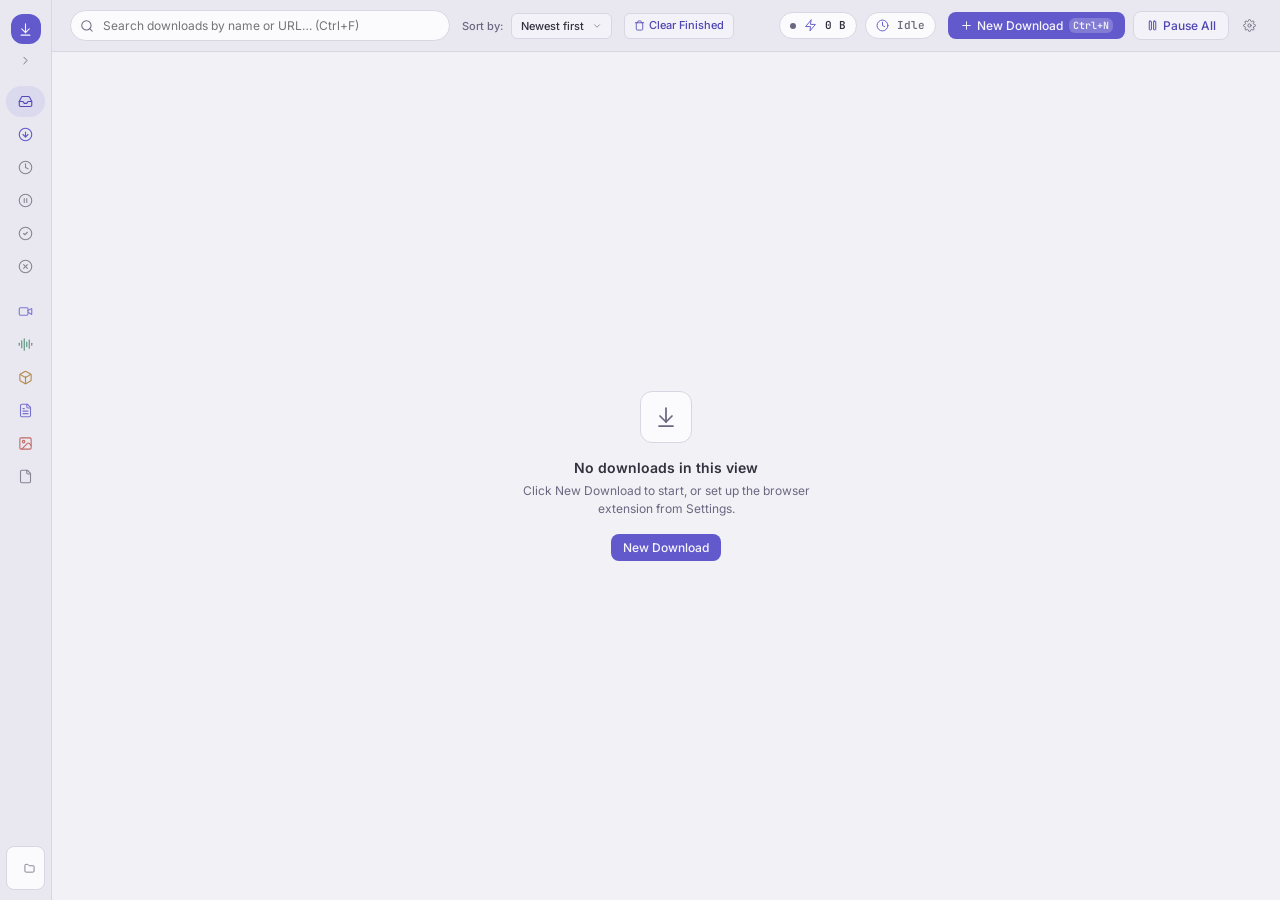
==== ui/index.html @ 0dd6a1e4 "refactor:"Haul DM" across all files - Updated comments, variable names, and strings in JavaScript fi" ====
<!DOCTYPE html>
<html lang="en">
<head>
    <meta charset="UTF-8">
    <meta name="viewport" content="width=device-width, initial-scale=1.0">
    <title>Haul DM</title>
    <link rel="stylesheet" href="styles.css">
    <script>
        (function() {
            try {
                const saved = localStorage.getItem("ldm_theme") || "system";
                let effective = saved;
                if (saved === "system") {
                    effective = window.matchMedia && window.matchMedia("(prefers-color-scheme: dark)").matches ? "dark" : "light";
                }
                document.documentElement.setAttribute("data-theme", effective);
            } catch (e) {}
        })();
    </script>
</head>
<body>
    <div class="app-layout">
        <!-- Main Body: Sidebar + Download List Area -->
        <div class="app-body">
            <!-- Sidebar Navigation -->
            <aside class="sidebar" id="app-sidebar" aria-label="Downloads navigation">
                <div class="sidebar-header">
                    <div class="sidebar-brand">
                        <div class="brand-icon">
                            <svg viewBox="0 0 24 24" fill="none" stroke="currentColor" stroke-width="2" stroke-linecap="round" stroke-linejoin="round">
                                <path d="M12 17V3"></path>
                                <path d="m6 11 6 6 6-6"></path>
                                <path d="M19 21H5"></path>
                            </svg>
                        </div>
                        <div class="brand-info">
                            <div class="brand-title">Haul DM</div>
                            <div class="brand-subtitle">High Performance Downloader</div>
                        </div>
                    </div>
                    <button id="sidebar-collapse-btn" class="sidebar-toggle" title="Collapse sidebar" aria-label="Collapse sidebar" aria-expanded="true">
                        <svg viewBox="0 0 24 24" fill="none" stroke="currentColor" stroke-width="2" stroke-linecap="round" stroke-linejoin="round">
                            <polyline points="15 18 9 12 15 6"></polyline>
                        </svg>
                    </button>
                </div>
                <div class="sidebar-section">
                    <div class="sidebar-section-title">Status</div>
                    <nav class="sidebar-nav">
                        <button class="nav-item active" data-filter="all" title="All Downloads">
                            <svg class="nav-icon" viewBox="0 0 24 24" fill="none" stroke="currentColor" stroke-width="2" stroke-linecap="round" stroke-linejoin="round">
                                <polyline points="22 12 16 12 14 15 10 15 8 12 2 12"></polyline>
                                <path d="M5.45 5.11 2 12v6a2 2 0 0 0 2 2h16a2 2 0 0 0 2-2v-6l-3.45-6.89A2 2 0 0 0 16.8 4H7.2a2 2 0 0 0-1.78 1.11z"></path>
                            </svg>
                            <span class="nav-label">All Downloads</span>
                            <span class="badge" id="count-all">0</span>
                        </button>
                        <button class="nav-item" data-filter="in_progress" title="Downloading">
                            <svg class="nav-icon nav-icon-downloading" viewBox="0 0 24 24" fill="none" stroke="currentColor" stroke-width="2" stroke-linecap="round" stroke-linejoin="round">
                                <circle cx="12" cy="12" r="10"></circle>
                                <path d="M12 8v8"></path>
                                <path d="m8 12 4 4 4-4"></path>
                            </svg>
                            <span class="nav-label">Downloading</span>
                            <span class="badge badge-active" id="count-in_progress">0</span>
                        </button>
                        <button class="nav-item" data-filter="queued" title="Queued">
                            <svg class="nav-icon" viewBox="0 0 24 24" fill="none" stroke="currentColor" stroke-width="2" stroke-linecap="round" stroke-linejoin="round">
                                <circle cx="12" cy="12" r="10"></circle>
                                <polyline points="12 6 12 12 16 14"></polyline>
                            </svg>
                            <span class="nav-label">Queued</span>
                            <span class="badge" id="count-queued">0</span>
                        </button>
                        <button class="nav-item" data-filter="paused" title="Paused">
                            <svg class="nav-icon" viewBox="0 0 24 24" fill="none" stroke="currentColor" stroke-width="2" stroke-linecap="round" stroke-linejoin="round">
                                <circle cx="12" cy="12" r="10"></circle>
                                <line x1="10" y1="15" x2="10" y2="9"></line>
                                <line x1="14" y1="15" x2="14" y2="9"></line>
                            </svg>
                            <span class="nav-label">Paused</span>
                            <span class="badge" id="count-paused">0</span>
                        </button>
                        <button class="nav-item" data-filter="completed" title="Completed">
                            <svg class="nav-icon" viewBox="0 0 24 24" fill="none" stroke="currentColor" stroke-width="2" stroke-linecap="round" stroke-linejoin="round">
                                <circle cx="12" cy="12" r="10"></circle>
                                <path d="m9 12 2 2 4-4"></path>
                            </svg>
                            <span class="nav-label">Completed</span>
                            <span class="badge badge-success" id="count-completed">0</span>
                        </button>
                        <button class="nav-item" data-filter="failed" title="Failed">
                            <svg class="nav-icon" viewBox="0 0 24 24" fill="none" stroke="currentColor" stroke-width="2" stroke-linecap="round" stroke-linejoin="round">
                                <circle cx="12" cy="12" r="10"></circle>
                                <path d="m15 9-6 6"></path>
                                <path d="m9 9 6 6"></path>
                            </svg>
                            <span class="nav-label">Failed</span>
                            <span class="badge badge-danger" id="count-failed">0</span>
                        </button>
                    </nav>
                </div>

                <div class="sidebar-section">
                    <div class="sidebar-section-title">Categories</div>
                    <nav class="sidebar-nav">
                        <button class="nav-item" data-category="video" title="Videos">
                            <svg class="nav-icon cat-video" viewBox="0 0 24 24" fill="none" stroke="currentColor" stroke-width="2" stroke-linecap="round" stroke-linejoin="round">
                                <path d="m16 13 5.223 3.482a.5.5 0 0 0 .777-.416V7.87a.5.5 0 0 0-.752-.432L16 10.5"></path>
                                <rect x="2" y="6" width="14" height="12" rx="2" ry="2"></rect>
                            </svg>
                            <span class="nav-label">Videos</span>
                            <span class="badge" id="cat-video">0</span>
                        </button>
                        <button class="nav-item" data-category="audio" title="Music & Audio">
                            <svg class="nav-icon cat-audio" viewBox="0 0 24 24" fill="none" stroke="currentColor" stroke-width="2" stroke-linecap="round" stroke-linejoin="round">
                                <path d="M2 10v3"></path>
                                <path d="M6 6v11"></path>
                                <path d="M10 3v18"></path>
                                <path d="M14 8v7"></path>
                                <path d="M18 5v13"></path>
                                <path d="M22 10v3"></path>
                            </svg>
                            <span class="nav-label">Music & Audio</span>
                            <span class="badge" id="cat-audio">0</span>
                        </button>
                        <button class="nav-item" data-category="archive" title="Archives & Apps">
                            <svg class="nav-icon cat-archive" viewBox="0 0 24 24" fill="none" stroke="currentColor" stroke-width="2" stroke-linecap="round" stroke-linejoin="round">
                                <path d="M21 16V8a2 2 0 0 0-1-1.73l-7-4a2 2 0 0 0-2 0l-7 4A2 2 0 0 0 3 8v8a2 2 0 0 0 1 1.73l7 4a2 2 0 0 0 2 0l7-4A2 2 0 0 0 21 16z"></path>
                                <polyline points="3.27 6.96 12 12.01 20.73 6.96"></polyline>
                                <line x1="12" y1="22.08" x2="12" y2="11"></line>
                            </svg>
                            <span class="nav-label">Archives & Apps</span>
                            <span class="badge" id="cat-archive">0</span>
                        </button>
                        <button class="nav-item" data-category="document" title="Documents">
                            <svg class="nav-icon cat-document" viewBox="0 0 24 24" fill="none" stroke="currentColor" stroke-width="2" stroke-linecap="round" stroke-linejoin="round">
                                <path d="M15 2H6a2 2 0 0 0-2 2v16a2 2 0 0 0 2 2h12a2 2 0 0 0 2-2V7Z"></path>
                                <path d="M14 2v4a2 2 0 0 0 2 2h4"></path>
                                <path d="M10 9H8"></path>
                                <path d="M16 13H8"></path>
                                <path d="M16 17H8"></path>
                            </svg>
                            <span class="nav-label">Documents</span>
                            <span class="badge" id="cat-document">0</span>
                        </button>
                        <button class="nav-item" data-category="image" title="Images">
                            <svg class="nav-icon cat-image" viewBox="0 0 24 24" fill="none" stroke="currentColor" stroke-width="2" stroke-linecap="round" stroke-linejoin="round">
                                <rect width="18" height="18" x="3" y="3" rx="2" ry="2"></rect>
                                <circle cx="9" cy="9" r="2"></circle>
                                <path d="m21 15-3.086-3.086a2 2 0 0 0-2.828 0L6 21"></path>
                            </svg>
                            <span class="nav-label">Images</span>
                            <span class="badge" id="cat-image">0</span>
                        </button>
                        <button class="nav-item" data-category="other" title="Other Files">
                            <svg class="nav-icon cat-other" viewBox="0 0 24 24" fill="none" stroke="currentColor" stroke-width="2" stroke-linecap="round" stroke-linejoin="round">
                                <path d="M15 2H6a2 2 0 0 0-2 2v16a2 2 0 0 0 2 2h12a2 2 0 0 0 2-2V7Z"></path>
                                <path d="M14 2v4a2 2 0 0 0 2 2h4"></path>
                            </svg>
                            <span class="nav-label">Other Files</span>
                            <span class="badge" id="cat-other">0</span>
                        </button>
                    </nav>
                </div>

                <!-- Storage quick link at bottom of sidebar -->
                <div class="sidebar-footer">
                    <div class="storage-info">
                        <div class="storage-label">Default Folder</div>
                        <div class="storage-path" id="sidebar-download-dir" title="Click to open download folder">~/Downloads</div>
                    </div>
                    <button id="sidebar-open-folder-btn" class="btn btn-ghost btn-icon-only btn-sm" title="Open Download Folder" aria-label="Open download folder">
                        <svg viewBox="0 0 24 24" fill="none" stroke="currentColor" stroke-width="2" stroke-linecap="round" stroke-linejoin="round">
                            <path d="M20 20a2 2 0 0 0 2-2V8a2 2 0 0 0-2-2h-7.9a2 2 0 0 1-1.69-.9L9.6 3.9A2 2 0 0 0 7.93 3H4a2 2 0 0 0-2 2v13a2 2 0 0 0 2 2Z"></path>
                        </svg>
                    </button>
                </div>
            </aside>

            <!-- Main Content Area -->
            <main class="content-area">
                <!-- Toolbar: Search, Sort, Clear -->
                <div class="content-toolbar">
                    <div class="search-box">
                        <svg class="search-icon" viewBox="0 0 24 24" fill="none" stroke="currentColor" stroke-width="2" stroke-linecap="round" stroke-linejoin="round">
                            <circle cx="11" cy="11" r="8"></circle>
                            <line x1="21" y1="21" x2="16.65" y2="16.65"></line>
                        </svg>
                        <input type="text" id="search-input" placeholder="Search downloads by name or URL… (Ctrl+F)" aria-label="Search downloads" autocomplete="off">
                        <button id="search-clear-btn" class="search-clear" hidden title="Clear search" aria-label="Clear search">
                            <svg viewBox="0 0 24 24" fill="none" stroke="currentColor" stroke-width="2" stroke-linecap="round" stroke-linejoin="round">
                                <path d="M18 6 6 18"></path>
                                <path d="m6 6 12 12"></path>
                            </svg>
                        </button>
                    </div>

                    <div class="toolbar-controls">
                        <div class="sort-selector">
                            <label for="sort-select">Sort by:</label>
                            <div class="custom-dropdown" id="sort-dropdown">
                                <button type="button" class="custom-dropdown-btn" id="sort-dropdown-trigger" aria-haspopup="listbox" aria-expanded="false">
                                    <span class="custom-dropdown-label" id="sort-dropdown-label">Newest first</span>
                                    <svg class="custom-dropdown-chevron" viewBox="0 0 24 24" fill="none" stroke="currentColor" stroke-width="2.2" stroke-linecap="round" stroke-linejoin="round">
                                        <polyline points="6 9 12 15 18 9"></polyline>
                                    </svg>
                                </button>
                                <div class="custom-dropdown-menu" id="sort-dropdown-menu" role="listbox">
                                    <div class="custom-dropdown-item active" data-value="newest" role="option">Newest first</div>
                                    <div class="custom-dropdown-item" data-value="oldest" role="option">Oldest first</div>
                                    <div class="custom-dropdown-item" data-value="name" role="option">Name (A-Z)</div>
                                    <div class="custom-dropdown-item" data-value="size" role="option">Size (Largest)</div>
                                </div>
                                <select id="sort-select" hidden>
                                    <option value="newest">Newest first</option>
                                    <option value="oldest">Oldest first</option>
                                    <option value="name">Name (A-Z)</option>
                                    <option value="size">Size (Largest)</option>
                                </select>
                            </div>
                        </div>
                        <button id="clear-completed-btn" class="btn btn-secondary btn-sm" title="Remove all completed or failed items from the list">
                            <svg viewBox="0 0 24 24" fill="none" stroke="currentColor" stroke-width="2" stroke-linecap="round" stroke-linejoin="round">
                                <polyline points="3 6 5 6 21 6"></polyline>
                                <path d="M19 6v14a2 2 0 0 1-2 2H7a2 2 0 0 1-2-2V6m3 0V4a2 2 0 0 1 2-2h4a2 2 0 0 1 2 2v2"></path>
                            </svg>
                            <span>Clear Finished</span>
                        </button>
                    </div>

                    <!-- Global Live Speed & Queue Ticker -->
                    <div class="topbar-metrics">
                        <div class="metric-pill" id="global-speed-pill" title="Total current download speed">
                            <span class="speed-pulse" id="speed-pulse"></span>
                            <svg class="metric-icon" viewBox="0 0 24 24" fill="none" stroke="currentColor" stroke-width="2" stroke-linecap="round" stroke-linejoin="round">
                                <polygon points="13 2 3 14 12 14 11 22 21 10 12 10 13 2"></polygon>
                            </svg>
                            <span class="metric-value" id="global-speed">0.0 KB/s</span>
                        </div>
                        <div class="metric-pill metric-pill-subtle" id="global-queue-pill" title="Active transfers and queued jobs">
                            <svg class="metric-icon" viewBox="0 0 24 24" fill="none" stroke="currentColor" stroke-width="2" stroke-linecap="round" stroke-linejoin="round">
                                <circle cx="12" cy="12" r="10"></circle>
                                <polyline points="12 6 12 12 16 14"></polyline>
                            </svg>
                            <span class="metric-value" id="global-queue-status">Idle</span>
                        </div>
                    </div>

                    <!-- Header Actions -->
                    <div class="topbar-actions">
                        <button id="btn-new-download" class="btn btn-primary" title="New Download (Ctrl+N)">
                            <svg viewBox="0 0 24 24" fill="none" stroke="currentColor" stroke-width="2.5" stroke-linecap="round" stroke-linejoin="round">
                                <line x1="12" y1="5" x2="12" y2="19"></line>
                                <line x1="5" y1="12" x2="19" y2="12"></line>
                            </svg>
                            <span>New Download</span>
                            <span class="kbd-badge">Ctrl+N</span>
                        </button>
                        <button id="btn-pause-all" class="btn btn-secondary" title="Pause or resume all active downloads">
                            <svg id="icon-pause-all" viewBox="0 0 24 24" fill="none" stroke="currentColor" stroke-width="2" stroke-linecap="round" stroke-linejoin="round">
                                <rect x="6" y="4" width="4" height="16" rx="1" ry="1"></rect>
                                <rect x="14" y="4" width="4" height="16" rx="1" ry="1"></rect>
                            </svg>
                            <span id="label-pause-all">Pause All</span>
                        </button>
                        <button id="btn-open-settings" class="btn btn-ghost btn-icon-only" title="Settings" aria-label="Open settings">
                            <svg viewBox="0 0 24 24" fill="none" stroke="currentColor" stroke-width="2" stroke-linecap="round" stroke-linejoin="round">
                                <circle cx="12" cy="12" r="3"></circle>
                                <path d="M19.4 15a1.65 1.65 0 0 0 .33 1.82l.06.06a2 2 0 0 1 0 2.83 2 2 0 0 1-2.83 0l-.06-.06a1.65 1.65 0 0 0-1.82-.33 1.65 1.65 0 0 0-1 1.51V21a2 2 0 0 1-2 2 2 2 0 0 1-2-2v-.09A1.65 1.65 0 0 0 9 19.4a1.65 1.65 0 0 0-1.82.33l-.06.06a2 2 0 0 1-2.83 0 2 2 0 0 1 0-2.83l.06-.06a1.65 1.65 0 0 0 .33-1.82 1.65 1.65 0 0 0-1.51-1H3a2 2 0 0 1-2-2 2 2 0 0 1 2-2h.09A1.65 1.65 0 0 0 4.6 9a1.65 1.65 0 0 0-.33-1.82l-.06-.06a2 2 0 0 1 0-2.83 2 2 0 0 1 2.83 0l.06.06a1.65 1.65 0 0 0 1.82.33H9a1.65 1.65 0 0 0 1-1.51V3a2 2 0 0 1 2-2 2 2 0 0 1 2 2v.09a1.65 1.65 0 0 0 1 1.51 1.65 1.65 0 0 0 1.82-.33l.06-.06a2 2 0 0 1 2.83 0 2 2 0 0 1 0 2.83l-.06.06a1.65 1.65 0 0 0-.33 1.82V9a1.65 1.65 0 0 0 1.51 1H21a2 2 0 0 1 2 2 2 2 0 0 1-2 2h-.09a1.65 1.65 0 0 0-1.51 1z"></path>
                            </svg>
                        </button>
                    </div>
                </div>

                <!-- Downloads List Container -->
                <div id="downloads-container" class="downloads-container">
                    <!-- Populated dynamically via JS -->
                </div>
            </main>
        </div>
    </div>

    <!-- NEW DOWNLOAD MODAL -->
    <div id="new-download-modal" class="modal-backdrop" hidden>
        <div class="modal-window" role="dialog" aria-modal="true" aria-labelledby="new-download-title">
            <div class="modal-header">
                <div class="modal-title-group">
                    <div class="modal-icon-badge">
                        <svg viewBox="0 0 24 24" fill="none" stroke="currentColor" stroke-width="2" stroke-linecap="round" stroke-linejoin="round">
                            <path d="M12 17V3"></path>
                            <path d="m6 11 6 6 6-6"></path>
                            <path d="M19 21H5"></path>
                        </svg>
                    </div>
                    <div>
                        <h2 class="modal-title" id="new-download-title">New Download</h2>
                        <div class="modal-subtitle">Paste a direct file URL, media link, or YouTube/Reddit stream</div>
                    </div>
                </div>
                <button id="modal-close-btn" class="btn btn-ghost btn-icon-only" title="Close (Esc)" aria-label="Close dialog">
                    <svg viewBox="0 0 24 24" fill="none" stroke="currentColor" stroke-width="2" stroke-linecap="round" stroke-linejoin="round"><path d="M18 6 6 18"></path><path d="m6 6 12 12"></path></svg>
                </button>
            </div>

            <div class="modal-body">
                <!-- URL Input Group -->
                <div class="form-group">
                    <label for="url-input" class="form-label">Download URL</label>
                    <div class="field-with-actions">
                        <input type="text" id="url-input" class="input-text" placeholder="https://example.com/file.zip" autofocus>
                        <button id="paste-clipboard-btn" class="btn btn-secondary btn-sm" title="Paste from clipboard">
                            <svg viewBox="0 0 24 24" fill="none" stroke="currentColor" stroke-width="2" stroke-linecap="round" stroke-linejoin="round">
                                <path d="M16 4h2a2 2 0 0 1 2 2v14a2 2 0 0 1-2 2H6a2 2 0 0 1-2-2V6a2 2 0 0 1 2-2h2"></path>
                                <rect x="8" y="2" width="8" height="4" rx="1" ry="1"></rect>
                            </svg>
                            <span>Paste</span>
                        </button>                        <button id="inspect-btn" class="btn btn-secondary btn-sm">Inspect</button>
                    </div>
                </div>

                <!-- Save As (always visible so renaming is discoverable) -->
                <div class="form-group">
                    <label for="custom-filename-input" class="form-label">Save As (File Name)</label>
                    <input type="text" id="custom-filename-input" class="input-text" placeholder="File name">
                </div>

                <!-- Metadata Preview Card (Revealed upon inspection or typing) -->
                <div id="metadata-panel" class="metadata-card" hidden>
                    <div class="metadata-header">
                        <span class="meta-card-title">File Details</span>
                        <span id="meta-resumable-badge" class="meta-tag">Resumable: Yes</span>
                    </div>
                    <div class="metadata-grid">
                        <div class="meta-stat">
                            <span class="meta-stat-label">File Size</span>
                            <span class="meta-stat-value" id="meta-size">—</span>
                        </div>
                        <div class="meta-stat">
                            <span class="meta-stat-label">Content Type</span>
                            <span class="meta-stat-value" id="meta-type">—</span>
                        </div>
                        <div class="meta-stat">
                            <span class="meta-stat-label">Server Resume</span>
                            <span class="meta-stat-value" id="meta-resumable">—</span>
                        </div>
                    </div>
                </div>

                <!-- Destination Folder -->
                <div class="form-group">
                    <label for="save-dir-input" class="form-label">Save Folder</label>
                    <div class="field-with-actions">
                        <input type="text" id="save-dir-input" class="input-text" placeholder="Default folder">
                        <button id="pick-dir-btn" class="btn btn-secondary">
                            <svg viewBox="0 0 24 24" fill="none" stroke="currentColor" stroke-width="2" stroke-linecap="round" stroke-linejoin="round">
                                <path d="M20 20a2 2 0 0 0 2-2V8a2 2 0 0 0-2-2h-7.9a2 2 0 0 1-1.69-.9L9.6 3.9A2 2 0 0 0 7.93 3H4a2 2 0 0 0-2 2v13a2 2 0 0 0 2 2Z"></path>
                            </svg>
                            <span>Browse…</span>
                        </button>
                    </div>
                </div>

                <!-- Collapsible Advanced Options -->
                <details class="advanced-accordion" id="advanced-accordion">
                    <summary class="accordion-summary">
                        <svg class="chevron-icon" viewBox="0 0 24 24" fill="none" stroke="currentColor" stroke-width="2" stroke-linecap="round" stroke-linejoin="round">
                            <polyline points="9 18 15 12 9 6"></polyline>
                        </svg>
                        <span>Advanced Options (Checksum, Speed limit, Schedule)</span>
                    </summary>
                    <div class="accordion-content">
                        <div class="form-row">
                            <div class="form-group flex-2">
                                <label for="checksum-input" class="form-label">SHA-256 Checksum (Optional)</label>
                                <input type="text" id="checksum-input" class="input-text mono" placeholder="e.g. 8a2f5c1d… for auto-verification">
                            </div>
                            <div class="form-group flex-1">
                                <label for="bandwidth-input" class="form-label">Speed Limit (KB/s)</label>
                                <input type="number" id="bandwidth-input" class="input-text" min="0" placeholder="0 = unlimited">
                            </div>
                        </div>
                        <div class="form-group">
                            <label for="schedule-input" class="form-label">Schedule Start</label>
                            <input type="datetime-local" id="schedule-input" class="input-text">
                        </div>
                    </div>
                </details>
            </div>

            <div class="modal-footer">
                <button id="modal-cancel-btn" class="btn btn-ghost">Cancel</button>
                <button id="start-btn" class="btn btn-primary btn-cta">
                    <svg viewBox="0 0 24 24" fill="none" stroke="currentColor" stroke-width="2.5" stroke-linecap="round" stroke-linejoin="round">
                        <path d="M12 17V3"></path>
                        <path d="m6 11 6 6 6-6"></path>
                        <path d="M19 21H5"></path>
                    </svg>
                    <span>Start Download</span>
                </button>
            </div>
        </div>
    </div>

    <!-- SETTINGS MODAL -->
    <div id="settings-modal" class="modal-backdrop" hidden>
        <div class="modal-window" role="dialog" aria-modal="true" aria-labelledby="settings-title">
            <div class="modal-header">
                <div class="modal-title-group">
                    <div class="modal-icon-badge">
                        <svg viewBox="0 0 24 24" fill="none" stroke="currentColor" stroke-width="2" stroke-linecap="round" stroke-linejoin="round">
                            <circle cx="12" cy="12" r="3"></circle>
                            <path d="M19.4 15a1.65 1.65 0 0 0 .33 1.82l.06.06a2 2 0 0 1 0 2.83 2 2 0 0 1-2.83 0l-.06-.06a1.65 1.65 0 0 0-1.82-.33 1.65 1.65 0 0 0-1 1.51V21a2 2 0 0 1-2 2 2 2 0 0 1-2-2v-.09A1.65 1.65 0 0 0 9 19.4a1.65 1.65 0 0 0-1.82.33l-.06.06a2 2 0 0 1-2.83 0 2 2 0 0 1 0-2.83l.06-.06a1.65 1.65 0 0 0 .33-1.82 1.65 1.65 0 0 0-1.51-1H3a2 2 0 0 1-2-2 2 2 0 0 1 2-2h.09A1.65 1.65 0 0 0 4.6 9a1.65 1.65 0 0 0-.33-1.82l-.06-.06a2 2 0 0 1 0-2.83 2 2 0 0 1 2.83 0l.06.06a1.65 1.65 0 0 0 1.82.33H9a1.65 1.65 0 0 0 1-1.51V3a2 2 0 0 1 2-2 2 2 0 0 1 2 2v.09a1.65 1.65 0 0 0 1 1.51 1.65 1.65 0 0 0 1.82-.33l.06-.06a2 2 0 0 1 2.83 0 2 2 0 0 1 0 2.83l-.06.06a1.65 1.65 0 0 0-.33 1.82V9a1.65 1.65 0 0 0 1.51 1H21a2 2 0 0 1 2 2 2 2 0 0 1-2 2h-.09a1.65 1.65 0 0 0-1.51 1z"></path>
                        </svg>
                    </div>
                    <div>
                        <h2 class="modal-title" id="settings-title">Settings</h2>
                        <div class="modal-subtitle">Configure application defaults and browser integration</div>
                    </div>
                </div>
                <button id="settings-close-btn" class="btn btn-ghost btn-icon-only" title="Close (Esc)" aria-label="Close settings">
                    <svg viewBox="0 0 24 24" fill="none" stroke="currentColor" stroke-width="2" stroke-linecap="round" stroke-linejoin="round"><path d="M18 6 6 18"></path><path d="m6 6 12 12"></path></svg>
                </button>
            </div>

            <div class="modal-body">
                <div class="settings-card">
                    <div class="settings-card-title">Appearance</div>
                    <div class="setting-item">
                        <div class="setting-text">
                            <div class="setting-name">Theme</div>
                            <div class="setting-desc">Low-glare paper-like light, dark, or match operating system</div>
                        </div>
                        <div class="custom-dropdown" id="theme-dropdown">
                            <button type="button" class="custom-dropdown-btn" id="theme-dropdown-trigger" aria-haspopup="listbox" aria-expanded="false">
                                <span class="custom-dropdown-label" id="theme-dropdown-label">System</span>
                                <svg class="custom-dropdown-chevron" viewBox="0 0 24 24" fill="none" stroke="currentColor" stroke-width="2.2" stroke-linecap="round" stroke-linejoin="round">
                                    <polyline points="6 9 12 15 18 9"></polyline>
                                </svg>
                            </button>
                            <div class="custom-dropdown-menu" id="theme-dropdown-menu" role="listbox">
                                <div class="custom-dropdown-item active" data-value="system" role="option">System</div>
                                <div class="custom-dropdown-item" data-value="light" role="option">Light</div>
                                <div class="custom-dropdown-item" data-value="dark" role="option">Dark</div>
                            </div>
                            <select id="settings-theme-select" hidden>
                                <option value="system">System</option>
                                <option value="light">Light</option>
                                <option value="dark">Dark</option>
                            </select>
                        </div>
                    </div>
                </div>

                <div class="settings-card">
                    <div class="settings-card-title">General Download Settings</div>

                    <div class="setting-item">
                        <div class="setting-text">
                            <div class="setting-name">Default Download Folder</div>
                            <div class="setting-desc">Files will be saved here unless specified otherwise</div>
                        </div>
                        <div class="field-with-actions">
                            <span class="setting-path mono" id="settings-download-dir">~/Downloads</span>
                            <button id="settings-browse-btn" class="btn btn-secondary">Browse…</button>
                        </div>
                    </div>

                    <div class="setting-item">
                        <div class="setting-text">
                            <div class="setting-name">Max Concurrent Downloads</div>
                            <div class="setting-desc">Number of files downloaded at the same time</div>
                        </div>
                        <div class="stepper-input">
                            <input type="range" id="settings-max-concurrent" min="1" max="10" value="3">
                            <span class="range-value" id="concurrent-display">3</span>
                        </div>
                    </div>

                    <div class="setting-item">
                        <div class="setting-text">
                            <div class="setting-name">Default Bandwidth Limit</div>
                            <div class="setting-desc">Global speed cap per download in KB/s (0 = unlimited)</div>
                        </div>
                        <input type="number" id="settings-bandwidth-limit" class="input-text input-compact" min="0" placeholder="0">
                    </div>
                </div>

                <div class="settings-card">
                    <div class="settings-card-title">Browser Extension</div>
                    <div class="settings-tabs" role="tablist" aria-label="Browser extension settings">
                        <button type="button" class="settings-tab active" data-extension-tab="download">Download behavior</button>
                        <button type="button" class="settings-tab" data-extension-tab="hidden-sites">Hidden sites</button>
                    </div>
                    <div id="extension-download-panel" class="extension-settings-panel">
                    <div class="setting-item">
                        <div class="setting-text">
                            <div class="setting-name">Show download details for each browser download</div>
                            <div class="setting-desc">Review the file and edit its save location before it starts.</div>
                        </div>
                        <input type="checkbox" id="settings-ask-browser-location" checked>
                    </div>
                    <div class="setting-item">
                        <div class="setting-text">
                            <div class="setting-name">Chromium Extension Folder</div>
                            <div class="setting-desc">Load unpacked from Chrome/Brave <code>chrome://extensions</code></div>
                        </div>
                        <button id="btn-open-ext-folder" class="btn btn-secondary btn-sm">Open Folder</button>
                    </div>
                    </div>
                    <div id="extension-hidden-sites-panel" class="extension-settings-panel" hidden>
                        <p class="setting-desc">Download buttons are hidden on these sites. Choose “Show on site” to restore a button, then refresh that site.</p>
                        <div id="hidden-sites-list" class="hidden-sites-list"></div>
                        <div class="hidden-site-add">
                            <input id="hidden-site-input" type="text" class="input-text" placeholder="example.com or https://example.com">
                            <button id="hidden-site-add-btn" class="btn btn-secondary">Hide site</button>
                        </div>
                    </div>
                </div>
            </div>

            <div class="modal-footer">
                <button id="settings-cancel-btn" class="btn btn-ghost">Cancel</button>
                <button id="save-settings" class="btn btn-primary">Save Settings</button>
            </div>
        </div>
    </div>

    <div id="browser-download-modal" class="modal-backdrop" hidden>
        <div class="modal-window" role="dialog" aria-modal="true" aria-labelledby="browser-download-title">
            <div class="modal-header">
                <div class="modal-title-group">
                    <div class="modal-icon-badge">
                        <svg viewBox="0 0 24 24" fill="none" stroke="currentColor" stroke-width="2" stroke-linecap="round" stroke-linejoin="round">
                            <path d="M12 17V3"></path>
                            <path d="m6 11 6 6 6-6"></path>
                            <path d="M19 21H5"></path>
                        </svg>
                    </div>
                    <div>
                        <h2 class="modal-title" id="browser-download-title">Confirm Download <span id="bd-queue-counter" class="badge badge-active" hidden></span></h2>
                        <div class="modal-subtitle">Review the download and choose where to save it</div>
                    </div>
                </div>
                <button id="browser-download-close" class="btn btn-ghost btn-icon-only" title="Cancel" aria-label="Cancel download dialog">
                    <svg viewBox="0 0 24 24" fill="none" stroke="currentColor" stroke-width="2" stroke-linecap="round" stroke-linejoin="round"><path d="M18 6 6 18"></path><path d="m6 6 12 12"></path></svg>
                </button>
            </div>
            <div class="modal-body">
                <div class="form-group">
                    <label class="form-label" for="browser-download-url">URL</label>
                    <div class="field-with-actions">
                        <input id="browser-download-url" class="input-text mono" readonly>
                        <button id="bd-copy-url-btn" class="btn btn-ghost btn-sm btn-icon-only" type="button" title="Copy URL" aria-label="Copy URL">
                            <svg viewBox="0 0 24 24" fill="none" stroke="currentColor" stroke-width="2" stroke-linecap="round" stroke-linejoin="round"><rect width="14" height="14" x="8" y="8" rx="2" ry="2"></rect><path d="M4 16c-1.1 0-2-.9-2-2V4c0-1.1.9-2 2-2h10c1.1 0 2 .9 2 2"></path></svg>
                        </button>
                        <button id="bd-inspect-btn" class="btn btn-secondary btn-sm" type="button">Inspect</button>
                    </div>
                </div>
                <div id="bd-source-page" class="form-group" hidden>
                    <label class="form-label">From</label>
                    <span id="bd-source-page-value" class="setting-path mono"></span>
                </div>
                <!-- Metadata Preview Card -->
                <div id="bd-metadata-panel" class="metadata-card" hidden>
                    <div class="metadata-header">
                        <span class="meta-card-title">File Details</span>
                        <span id="bd-resumable-badge" class="meta-tag">Resumable: —</span>
                    </div>
                    <div class="metadata-grid">
                        <div class="meta-stat">
                            <span class="meta-stat-label">File Size</span>
                            <span class="meta-stat-value" id="bd-size">—</span>
                        </div>
                        <div class="meta-stat">
                            <span class="meta-stat-label">Content Type</span>
                            <span class="meta-stat-value" id="bd-type">—</span>
                        </div>
                        <div class="meta-stat">
                            <span class="meta-stat-label">Server Resume</span>
                            <span class="meta-stat-value" id="bd-resumable">—</span>
                        </div>
                    </div>
                </div>
                <div class="form-group">
                    <label class="form-label" for="browser-download-filename">File name</label>
                    <input id="browser-download-filename" class="input-text" type="text">
                </div>
                <div class="form-group">
                    <label class="form-label" for="browser-download-location">Save to</label>
                    <div class="field-with-actions">
                        <input id="browser-download-location" class="input-text mono" type="text" readonly>
                        <button id="browser-download-browse" class="btn btn-secondary" type="button">Browse…</button>
                    </div>
                </div>
            </div>
            <div class="modal-footer">
                <button id="browser-download-cancel" class="btn btn-ghost" title="Skip this download and move to the next">Cancel</button>
                <button id="bd-browser-handle-btn" class="btn btn-secondary" title="Open the URL in your default browser and let it download">
                    <svg viewBox="0 0 24 24" fill="none" stroke="currentColor" stroke-width="2" stroke-linecap="round" stroke-linejoin="round"><path d="M18 13v6a2 2 0 0 1-2 2H5a2 2 0 0 1-2-2V8a2 2 0 0 1 2-2h6"></path><polyline points="15 3 21 3 21 9"></polyline><line x1="10" y1="14" x2="21" y2="3"></line></svg>
                    <span>Let browser handle</span>
                </button>
                <button id="bd-start-all-btn" class="btn btn-secondary" hidden>Start All</button>
                <button id="browser-download-start" class="btn btn-primary btn-cta">Start Download</button>
            </div>
        </div>
    </div>

    <!-- DELETE CONFIRMATION MODAL -->
    <div id="delete-modal" class="modal-backdrop" hidden>
        <div class="modal-window modal-window-sm" role="dialog" aria-modal="true" aria-labelledby="delete-modal-title">
            <div class="modal-header">
                <div class="modal-title-group">
                    <div class="modal-icon-badge badge-danger">
                        <svg viewBox="0 0 24 24" fill="none" stroke="currentColor" stroke-width="2" stroke-linecap="round" stroke-linejoin="round">
                            <polyline points="3 6 5 6 21 6"></polyline>
                            <path d="M19 6v14a2 2 0 0 1-2 2H7a2 2 0 0 1-2-2V6m3 0V4a2 2 0 0 1 2-2h4a2 2 0 0 1 2 2v2"></path>
                        </svg>
                    </div>
                    <div>
                        <h2 class="modal-title" id="delete-modal-title">Remove Download</h2>
                        <div class="modal-subtitle">Choose whether to keep or remove the file from your computer</div>
                    </div>
                </div>
                <button id="delete-modal-close-btn" class="btn btn-ghost btn-icon-only" aria-label="Close dialog">
                    <svg viewBox="0 0 24 24" fill="none" stroke="currentColor" stroke-width="2" stroke-linecap="round" stroke-linejoin="round"><path d="M18 6 6 18"></path><path d="m6 6 12 12"></path></svg>
                </button>
            </div>
            <div class="modal-body">
                <p class="delete-prompt">Remove <strong id="delete-item-name">item</strong> from the downloads list?</p>
                <label class="checkbox-label">
                    <input type="checkbox" id="delete-file-checkbox">
                    <span>Also delete the downloaded file from disk</span>
                </label>
            </div>
            <div class="modal-footer">
                <button id="delete-cancel-btn" class="btn btn-ghost">Cancel</button>
                <button id="delete-confirm-btn" class="btn btn-danger">Remove</button>
            </div>
        </div>
    </div>

    <!-- CLEAR FINISHED CONFIRMATION MODAL -->
    <div id="clear-finished-modal" class="modal-backdrop" hidden>
        <div class="modal-window modal-window-sm" role="dialog" aria-modal="true" aria-labelledby="clear-finished-title">
            <div class="modal-header">
                <div class="modal-title-group">
                    <div class="modal-icon-badge">
                        <svg viewBox="0 0 24 24" fill="none" stroke="currentColor" stroke-width="2" stroke-linecap="round" stroke-linejoin="round">
                            <polyline points="3 6 5 6 21 6"></polyline>
                            <path d="M19 6v14a2 2 0 0 1-2 2H7a2 2 0 0 1-2-2V6m3 0V4a2 2 0 0 1 2-2h4a2 2 0 0 1 2 2v2"></path>
                        </svg>
                    </div>
                    <div>
                        <h2 class="modal-title" id="clear-finished-title">Clear Finished Downloads</h2>
                        <div class="modal-subtitle">Remove completed and failed items from the list</div>
                    </div>
                </div>
                <button id="clear-finished-close-btn" class="btn btn-ghost btn-icon-only" aria-label="Close dialog">
                    <svg viewBox="0 0 24 24" fill="none" stroke="currentColor" stroke-width="2" stroke-linecap="round" stroke-linejoin="round"><path d="M18 6 6 18"></path><path d="m6 6 12 12"></path></svg>
                </button>
            </div>
            <div class="modal-body">
                <p class="delete-prompt">Remove <strong id="clear-finished-count">0</strong> finished download(s) from the list?</p>
                <p class="setting-desc">Downloaded files are kept on disk — only the list entries are removed.</p>
            </div>
            <div class="modal-footer">
                <button id="clear-finished-cancel-btn" class="btn btn-ghost">Cancel</button>
                <button id="clear-finished-confirm-btn" class="btn btn-danger">Clear</button>
            </div>
        </div>
    </div>

    <!-- TOAST NOTIFICATION CONTAINER -->
    <div id="toast-container" class="toast-container" aria-live="polite"></div>

    <script src="main.js"></script>
</body>
</html>
---- ui/styles.css ----
/* ==========================================================================
   Haul DM — "Iris" Design System
   Inter + JetBrains Mono · violet-iris accent · cool slate / cool mist
   ========================================================================== */

@import url("https://fonts.googleapis.com/css2?family=Inter:wght@400;500;600;700&family=JetBrains+Mono:wght@400;500;600&display=swap");

:root,
[data-theme="dark"] {
    color-scheme: dark;
    --font-sans: "Inter", "Segoe UI", system-ui, -apple-system, Roboto, "Helvetica Neue", Arial, sans-serif;
    --font-mono: "JetBrains Mono", "SF Mono", "Fira Code", "Roboto Mono", Consolas, monospace;

    /* Obsidian Dark — deep violet-grey surfaces, calm & restful */
    --bg-base: #141318;
    --bg-sidebar: #1a191f;
    --bg-card: #201f26;
    --bg-card-hover: #27262f;
    --bg-input: #1a1920;
    --bg-elevated: #2b2a34;
    --bg-hover: rgba(255, 255, 255, 0.055);

    /* Iris Accent — soft violet, distinctive from status colors */
    --accent: #7b74e0;
    --accent-hover: #6a62d0;
    --accent-subtle: rgba(123, 116, 224, 0.15);
    --accent-text: #f4f3fc;
    --accent-sidebar-active: #a8a2f2;

    /* Semantic Status Colors */
    --status-active: #857dee;
    --status-active-bg: rgba(133, 125, 238, 0.13);
    --status-active-text: #b3acf7;
    --status-success: #3fbf8f;
    --status-success-bg: rgba(63, 191, 143, 0.12);
    --status-success-text: #7ddfb7;
    --status-warning: #d99a3f;
    --status-warning-bg: rgba(217, 154, 63, 0.12);
    --status-warning-text: #e5b565;
    --status-danger: #e0685c;
    --status-danger-bg: rgba(224, 104, 92, 0.12);
    --status-danger-text: #ef8d84;
    --status-queued: #9aa1ad;
    --status-queued-bg: rgba(154, 161, 173, 0.12);
    --status-queued-text: #b5bbc6;

    /* Text Colors — graduated greys, no pure white */
    --text-main: #e7e8ef;
    --text-muted: #9ba1af;
    --text-dim: #7b8090;
    --text-disabled: #6f7484;

    /* Borders & Geometry — now with a soft, rounded shape language */
    --border-color: rgba(255, 255, 255, 0.075);
    --border-hover: rgba(255, 255, 255, 0.15);
    --border-active: rgba(123, 116, 224, 0.45);
    --radius-xs: 6px;
    --radius-sm: 8px;
    --radius-md: 12px;
    --radius-lg: 16px;

    /* Component & Control Tokens */
    --btn-secondary-bg: rgba(255, 255, 255, 0.06);
    --btn-secondary-hover: rgba(255, 255, 255, 0.1);
    --btn-secondary-border: var(--border-color);
    --btn-secondary-text: var(--text-main);

    --badge-bg: rgba(255, 255, 255, 0.06);
    --progress-track: rgba(255, 255, 255, 0.08);
    --scrollbar-thumb: rgba(255, 255, 255, 0.13);
    --scrollbar-thumb-hover: rgba(255, 255, 255, 0.22);

    --shadow-card: 0 2px 6px rgba(0, 0, 0, 0.25);
    --shadow-modal: 0 20px 48px rgba(0, 0, 0, 0.5);
    --modal-backdrop: rgba(12, 10, 16, 0.6);

    --kbd-bg: rgba(0, 0, 0, 0.28);
    --kbd-text: rgba(231, 232, 239, 0.72);

    --metric-speed: #9fa4f5;
    --metric-eta: #9ba1af;


    --transition: 0.15s ease;
}

[data-theme="light"] {
    color-scheme: light;

    /* Cool Mist Light — soft lavender-grey paper, calm and glare-free */
    --bg-base: #f2f1f6;
    --bg-sidebar: #e9e8f0;
    --bg-card: #fbfbfd;
    --bg-card-hover: #f1f0f7;
    --bg-input: #f3f2f8;
    --bg-elevated: #fbfbfd;
    --bg-hover: rgba(58, 52, 96, 0.05);

    /* Iris Accent — same calm violet as dark, one brand color */
    --accent: #6159cc;
    --accent-hover: #524aba;
    --accent-subtle: rgba(97, 89, 204, 0.11);
    --accent-text: #f7f6fb;
    --accent-sidebar-active: #524aba;

    /* Semantic Status Colors */
    --status-active: #6159cc;
    --status-active-bg: rgba(97, 89, 204, 0.11);
    --status-active-text: #4d45b3;
    --status-success: #2e7d5b;
    --status-success-bg: rgba(46, 125, 91, 0.12);
    --status-success-text: #256a4c;
    --status-warning: #a87426;
    --status-warning-bg: rgba(168, 116, 38, 0.12);
    --status-warning-text: #8a5b15;
    --status-danger: #b84a42;
    --status-danger-bg: rgba(184, 74, 66, 0.12);
    --status-danger-text: #ad4038;
    --status-queued: #7c7786;
    --status-queued-bg: rgba(124, 119, 134, 0.12);
    --status-queued-text: #6b6675;

    /* Text Colors (graduated cool greys — AA contrast, no near-black) */
    --text-main: #33313d;
    --text-muted: #6f6c7e;
    --text-dim: #6c6780;
    --text-disabled: #a9a6b5;

    /* Borders & Dividers */
    --border-color: #d8d6e2;
    --border-hover: #c6c3d5;
    --border-active: rgba(97, 89, 204, 0.45);

    /* Component & Control Tokens */
    --btn-secondary-bg: #f3f2f8;
    --btn-secondary-hover: #eae8f2;
    --btn-secondary-border: #d8d6e2;
    --btn-secondary-text: #4d45b3;

    --badge-bg: rgba(58, 52, 96, 0.07);
    --progress-track: #dedce8;
    --scrollbar-thumb: rgba(58, 52, 96, 0.18);
    --scrollbar-thumb-hover: rgba(58, 52, 96, 0.30);

    /* Subtle Low-Glare Shadows */
    --shadow-card: 0 2px 5px rgba(58, 52, 96, 0.08);
    --shadow-modal: 0 14px 36px rgba(58, 52, 96, 0.18);
    --modal-backdrop: rgba(40, 36, 58, 0.45);

    --kbd-bg: rgba(58, 52, 96, 0.08);
    --kbd-text: #6f6c7e;

    --metric-speed: #5d55c7;
    --metric-eta: #6f6c7e;

}

/* ==========================================================================
   Base
   ========================================================================== */

* {
    margin: 0;
    padding: 0;
    box-sizing: border-box;
}

/* Author display rules (e.g. .btn, .form-group, .metadata-card) must never
   defeat the hidden attribute — without this, elements toggled via
   element.hidden stay visible because display:flex overrides the UA rule. */
[hidden] {
    display: none !important;
}

body {
    font-family: var(--font-sans);
    background-color: var(--bg-base);
    color: var(--text-main);
    min-height: 100vh;
    overflow: hidden;
    user-select: none;
    font-size: 13px;
    line-height: 1.5;
    -webkit-font-smoothing: antialiased;
    -moz-osx-font-smoothing: grayscale;
}

input, button, select, textarea {
    font-family: inherit;
    font-size: inherit;
    color: inherit;
}

/* Visible keyboard focus ring (2px accent, 2px offset) on interactive elements */
:focus-visible {
    outline: 2px solid var(--accent);
    outline-offset: 2px;
}

/* Global icon restyle — thinner, rounder stroke language ("Iris" icon set).
   `svg *` is required: presentation attributes have specificity 0, so this
   descendant selector overrides stroke-width baked into every inline icon. */
svg,
svg * {
    stroke-width: 1.75;
    stroke-linecap: round;
    stroke-linejoin: round;
}

/* 150ms ease transitions for theme switching and interactive elements */
body,
.app-layout,
.sidebar,
.content-area,
.content-toolbar,
.download-card,
.metric-pill,
.modal-window,
.settings-card,
.metadata-card,
.input-text,
.btn,
.nav-item,
.status-pill {
    transition: background-color 0.15s ease, border-color 0.15s ease, color 0.15s ease, box-shadow 0.15s ease;
}

/* Minimal Scrollbars */
::-webkit-scrollbar {
    width: 6px;
    height: 6px;
}
::-webkit-scrollbar-track {
    background: transparent;
}
::-webkit-scrollbar-thumb {
    background: var(--scrollbar-thumb);
    border-radius: 3px;
}
::-webkit-scrollbar-thumb:hover {
    background: var(--scrollbar-thumb-hover);
}

/* ==========================================================================
   App Shell
   ========================================================================== */

.app-layout {
    display: flex;
    flex-direction: column;
    height: 100vh;
    background: var(--bg-base);
}

/* Brand identity — lives in the sidebar header */
.brand-icon {
    width: 32px;
    height: 32px;
    border-radius: var(--radius-sm);
    background: var(--accent);
    display: flex;
    align-items: center;
    justify-content: center;
    color: var(--accent-text);
    flex-shrink: 0;
}

.brand-icon svg {
    width: 18px;
    height: 18px;
}

.brand-info {
    display: flex;
    flex-direction: column;
}

.brand-title {
    font-size: 13px;
    font-weight: 600;
    color: var(--text-main);
    letter-spacing: -0.01em;
}

.brand-subtitle {
    font-size: 11px;
    color: var(--text-dim);
}

/* Speed / Status Pill */
.topbar-metrics {
    display: flex;
    align-items: center;
    gap: 8px;
    margin-left: auto;
}

.metric-pill {
    display: flex;
    align-items: center;
    gap: 8px;
    padding: 4px 10px;
    border-radius: 999px;
    background: var(--bg-card);
    border: 1px solid var(--border-color);
    font-family: var(--font-mono);
    font-size: 11px;
    color: var(--text-main);
}

.metric-pill-subtle {
    color: var(--text-muted);
}

.metric-icon {
    width: 13px;
    height: 13px;
    color: var(--accent);
}

.metric-value {
    font-weight: 600;
    font-variant-numeric: tabular-nums;
}

.speed-pulse {
    width: 6px;
    height: 6px;
    border-radius: 50%;
    background: var(--text-dim);
}

.speed-pulse.active {
    background: var(--status-success);
    box-shadow: 0 0 6px var(--status-success);
}

.topbar-actions {
    display: flex;
    align-items: center;
    gap: 8px;
}

/* ==========================================================================
   Body & Sidebar
   ========================================================================== */

.app-body {
    display: flex;
    flex: 1;
    overflow: hidden;
}

.sidebar {
    width: 210px;
    background: var(--bg-sidebar);
    border-right: 1px solid var(--border-color);
    display: flex;
    flex-direction: column;
    padding: 10px 10px;
    overflow-y: auto;
    overflow-x: hidden;
    flex-shrink: 0;
    transition: width 0.18s ease, padding 0.18s ease, background-color 0.15s ease, border-color 0.15s ease;
}

/* Sidebar header: brand identity + collapse toggle. This replaces the old
   separate topbar brand row, so the top of the sidebar is never empty.
   Layout: icon (+ toggle right) on line 1, full-width name + tagline below —
   the name never has to fight the toggle for horizontal space. */
.sidebar-header {
    display: grid;
    grid-template-columns: auto 1fr;
    align-items: center;
    gap: 2px 8px;
    padding: 4px 4px 12px;
    margin-bottom: 4px;
}

/* Promote the brand's children to header grid items */
.sidebar-brand {
    display: contents;
}

.sidebar-header .sidebar-toggle {
    grid-column: 2;
    grid-row: 1;
    justify-self: end;
}

.sidebar-header .brand-icon {
    grid-column: 1;
    grid-row: 1;
}

.sidebar-header .brand-info {
    grid-column: 1 / -1;
    grid-row: 2;
    min-width: 0;
    overflow: hidden;
}

.sidebar-header .brand-icon {
    width: 30px;
    height: 30px;
    border-radius: var(--radius-md);
}

.sidebar-header .brand-icon svg {
    width: 15px;
    height: 15px;
}

.sidebar-brand .brand-title {
    white-space: nowrap;
    overflow: hidden;
    text-overflow: ellipsis;
}

.sidebar-brand .brand-subtitle {
    white-space: nowrap;
    overflow: hidden;
    text-overflow: ellipsis;
}

.sidebar-toggle {
    width: 24px;
    height: 24px;
    border: none;
    border-radius: var(--radius-sm);
    background: transparent;
    color: var(--text-muted);
    cursor: pointer;
    display: flex;
    align-items: center;
    justify-content: center;
    transition: var(--transition);
}

.sidebar-toggle:hover {
    background: var(--bg-hover);
    color: var(--text-main);
}

.sidebar-toggle svg {
    width: 13px;
    height: 13px;
    transition: transform 0.18s ease;
}

.sidebar.collapsed .sidebar-toggle svg {
    transform: rotate(180deg);
}

/* Collapsed = icon-only rail. Labels and counts hide, icons stay tappable,
   tooltips (title attributes) carry the names. */
.sidebar.collapsed {
    width: 52px;
    padding: 10px 6px;
}

.sidebar.collapsed .sidebar-header {
    display: flex;
    flex-direction: column;
    justify-content: center;
    gap: 4px;
    padding-bottom: 10px;
}

.sidebar.collapsed .sidebar-brand {
    display: flex;
    justify-content: center;
}

.sidebar.collapsed .brand-info {
    display: none;
}

.sidebar.collapsed .sidebar-section-title,
.sidebar.collapsed .nav-label,
.sidebar.collapsed .badge,
.sidebar.collapsed .storage-label,
.sidebar.collapsed .storage-path {
    display: none;
}

.sidebar.collapsed .sidebar-section {
    margin-bottom: 14px;
}

.sidebar.collapsed .nav-item {
    justify-content: center;
    padding: 8px 0;
}

.sidebar.collapsed .sidebar-footer {
    margin-top: auto;
    padding: 8px 2px;
    justify-content: center;
}

.sidebar-section {
    margin-bottom: 18px;
}

.sidebar-section-title {
    font-size: 11px;
    font-weight: 600;
    text-transform: uppercase;
    letter-spacing: 0.05em;
    color: var(--text-dim);
    padding: 4px 10px 6px;
}

.sidebar-nav {
    display: flex;
    flex-direction: column;
    gap: 2px;
}

.nav-item {
    display: flex;
    align-items: center;
    gap: 8px;
    width: 100%;
    padding: 7px 11px;
    border-radius: 999px;
    border: none;
    background: transparent;
    color: var(--text-muted);
    font-weight: 500;
    font-size: 13px;
    cursor: pointer;
    text-align: left;
    transition: var(--transition);
}

.nav-item:hover {
    background: var(--bg-hover);
    color: var(--text-main);
}

.nav-item.active {
    background: var(--accent-subtle);
    color: var(--accent-sidebar-active);
    font-weight: 600;
}

.nav-icon {
    width: 15px;
    height: 15px;
    flex-shrink: 0;
    opacity: 0.8;
}

/* "Downloading" nav icon carries the live status color */
.nav-icon-downloading {
    color: var(--status-active);
    opacity: 1;
}

/* Category accent colors — shared by sidebar nav icons and card file icons */
.cat-video { color: var(--status-active); }
.cat-audio { color: var(--status-success); }
.cat-archive { color: var(--status-warning); }
.cat-document { color: var(--metric-speed); }
.cat-image { color: var(--status-danger); }
.cat-other { color: var(--text-muted); }

.nav-item.active .nav-icon {
    opacity: 1;
    color: var(--accent-sidebar-active);
}

.nav-label {
    flex: 1;
    white-space: nowrap;
    overflow: hidden;
    text-overflow: ellipsis;
}

.badge {
    padding: 1px 6px;
    border-radius: 999px;
    font-size: 11px;
    font-family: var(--font-mono);
    background: var(--badge-bg);
    color: var(--text-muted);
}

.badge-active {
    background: var(--accent-subtle);
    color: var(--accent-sidebar-active);
}

.badge-success {
    background: var(--status-success-bg);
    color: var(--status-success-text);
}

.badge-danger {
    background: var(--status-danger-bg);
    color: var(--status-danger-text);
}

.status-dot {
    width: 6px;
    height: 6px;
    border-radius: 50%;
    background: var(--accent);
}

.status-dot-active {
    background: var(--status-active);
    box-shadow: 0 0 6px var(--status-active);
}

/* Sidebar Footer */
.sidebar-footer {
    margin-top: auto;
    padding: 10px 12px;
    border-radius: var(--radius-sm);
    background: var(--bg-card);
    border: 1px solid var(--border-color);
    display: flex;
    align-items: center;
    justify-content: space-between;
    gap: 8px;
}

.storage-info {
    overflow: hidden;
}

.storage-label {
    font-size: 10px;
    color: var(--text-dim);
    text-transform: uppercase;
    font-weight: 600;
}

.storage-path {
    font-size: 12px;
    font-family: var(--font-mono);
    color: var(--text-muted);
    white-space: nowrap;
    overflow: hidden;
    text-overflow: ellipsis;
    cursor: pointer;
}

.storage-path:hover {
    color: var(--text-main);
}

/* ==========================================================================
   Content Area & Toolbar
   ========================================================================== */

.content-area {
    flex: 1;
    display: flex;
    flex-direction: column;
    overflow: hidden;
    background: var(--bg-base);
}

.content-toolbar {
    display: flex;
    align-items: center;
    flex-wrap: wrap;
    padding: 10px 18px;
    border-bottom: 1px solid var(--border-color);
    background: var(--bg-sidebar);
    gap: 12px;
    flex-shrink: 0;
}

.search-box {
    display: flex;
    align-items: center;
    position: relative;
    flex: 1;
    max-width: 380px;
    min-width: 140px;
}

.search-icon {
    position: absolute;
    left: 10px;
    width: 14px;
    height: 14px;
    color: var(--text-dim);
    pointer-events: none;
}

.search-box input {
    width: 100%;
    padding: 7px 30px 7px 32px;
    border-radius: 999px;
    border: 1px solid var(--border-color);
    background: var(--bg-card);
    color: var(--text-main);
    font-size: 12px;
    outline: none;
    transition: var(--transition);
}

.search-box input:focus {
    border-color: var(--accent);
    background: var(--bg-elevated);
}

.search-clear {
    position: absolute;
    right: 6px;
    width: 18px;
    height: 18px;
    display: flex;
    align-items: center;
    justify-content: center;
    padding: 0;
    background: none;
    border: none;
    border-radius: var(--radius-xs);
    color: var(--text-dim);
    cursor: pointer;
}

.search-clear svg {
    width: 13px;
    height: 13px;
}

.search-clear:hover {
    color: var(--text-main);
}

.toolbar-controls {
    display: flex;
    align-items: center;
    gap: 12px;
}

.sort-selector {
    display: inline-flex;
    align-items: center;
    gap: 8px;
}

.sort-selector label {
    font-size: 11px;
    font-weight: 500;
    color: var(--text-dim);
    white-space: nowrap;
    user-select: none;
    line-height: 26px;
}

/* Custom Dropdown (Theme-Aware HTML Menu, Replaces native GTK select popup) */
.custom-dropdown {
    position: relative;
    display: inline-block;
}

.custom-dropdown-btn {
    height: 26px;
    padding: 0 9px;
    border-radius: var(--radius-xs);
    border: 1px solid var(--border-color);
    background-color: var(--bg-input);
    color: var(--text-main);
    font-size: 11px;
    font-family: inherit;
    font-weight: 500;
    line-height: 24px;
    outline: none;
    cursor: pointer;
    display: inline-flex;
    align-items: center;
    justify-content: space-between;
    gap: 8px;
    box-sizing: border-box;
    transition: var(--transition);
}

.custom-dropdown-btn:hover {
    background-color: var(--bg-card-hover);
    border-color: var(--border-hover);
}

.custom-dropdown-btn:focus-visible {
    border-color: var(--accent);
    outline: 2px solid var(--accent);
    outline-offset: 2px;
}

.custom-dropdown.open .custom-dropdown-btn {
    border-color: var(--accent);
    box-shadow: 0 0 0 2px var(--accent-subtle);
}

.custom-dropdown-label {
    white-space: nowrap;
    overflow: hidden;
    text-overflow: ellipsis;
    user-select: none;
}

.custom-dropdown-chevron {
    width: 10px;
    height: 10px;
    color: var(--text-muted);
    transition: transform 0.15s ease;
    flex-shrink: 0;
}

.custom-dropdown.open .custom-dropdown-chevron {
    transform: rotate(180deg);
}

.custom-dropdown-menu {
    position: absolute;
    top: calc(100% + 4px);
    left: 0;
    min-width: 100%;
    width: max-content;
    background: var(--bg-card);
    border: 1px solid var(--border-color);
    border-radius: var(--radius-sm);
    box-shadow: var(--shadow-modal);
    z-index: 1000;
    padding: 4px;
    display: none;
    flex-direction: column;
    gap: 2px;
}

.custom-dropdown.open .custom-dropdown-menu {
    display: flex;
    animation: dropdownFadeIn 0.12s ease-out;
}

@keyframes dropdownFadeIn {
    from { opacity: 0; transform: translateY(-3px); }
    to { opacity: 1; transform: translateY(0); }
}

.custom-dropdown-item {
    padding: 5px 10px;
    border-radius: var(--radius-xs);
    font-size: 12px;
    font-weight: 500;
    color: var(--text-main);
    cursor: pointer;
    white-space: nowrap;
    transition: var(--transition);
    display: flex;
    align-items: center;
    justify-content: space-between;
}

.custom-dropdown-item:hover {
    background: var(--bg-hover);
    color: var(--text-main);
}

.custom-dropdown-item.active {
    background: var(--accent-subtle);
    color: var(--accent);
    font-weight: 600;
}

.custom-dropdown-item:focus-visible {
    outline: 2px solid var(--accent);
    outline-offset: -2px;
}

.downloads-container {
    flex: 1;
    overflow-y: auto;
    padding: 14px 18px;
    display: flex;
    flex-direction: column;
    gap: 8px;
}

/* On very wide windows, center the list instead of stretching cards
   edge-to-edge (2000px progress bars read poorly) */
@media (min-width: 1400px) {
    .downloads-container {
        max-width: 1100px;
        margin: 0 auto;
    }
}

/* ==========================================================================
   Empty State
   ========================================================================== */

.empty-state {
    display: flex;
    flex-direction: column;
    align-items: center;
    justify-content: center;
    text-align: center;
    padding: 60px 20px;
    margin: auto 0;
}

.empty-state-icon {
    width: 52px;
    height: 52px;
    border-radius: var(--radius-md);
    background: var(--bg-card);
    display: flex;
    align-items: center;
    justify-content: center;
    color: var(--text-dim);
    margin-bottom: 14px;
    border: 1px solid var(--border-color);
}

.empty-state-icon svg {
    width: 24px;
    height: 24px;
}

.empty-state-title {
    font-size: 14px;
    font-weight: 600;
    color: var(--text-main);
    margin-bottom: 4px;
}

.empty-state-desc {
    font-size: 12px;
    color: var(--text-dim);
    max-width: 320px;
    margin-bottom: 16px;
}

/* ==========================================================================
   Download Card (Clean, Simple, High-Density)
   ========================================================================== */

.download-card {
    background: var(--bg-card);
    border: 1px solid var(--border-color);
    border-radius: var(--radius-md);
    padding: 12px 14px;
    display: flex;
    flex-direction: column;
    gap: 8px;
    transition: var(--transition), transform 0.15s ease;
    box-shadow: var(--shadow-card);
}

.download-card:hover {
    background: var(--bg-card-hover);
    border-color: var(--border-hover);
    box-shadow: 0 4px 14px rgba(0, 0, 0, 0.14);
    transform: translateY(-1px);
}

[data-theme="light"] .download-card:hover {
    box-shadow: 0 4px 14px rgba(58, 52, 96, 0.14);
}

.download-card.card-active {
    border-color: var(--border-active);
}

.card-header {
    display: flex;
    align-items: center;
    gap: 8px;
}

.file-type-icon {
    width: 32px;
    height: 32px;
    border-radius: var(--radius-sm);
    background: var(--bg-input);
    display: flex;
    align-items: center;
    justify-content: center;
    flex-shrink: 0;
    border: 1px solid var(--border-color);
    color: var(--text-muted);
}

.file-type-icon svg {
    width: 16px;
    height: 16px;
}

.card-title-group {
    flex: 1;
    min-width: 0;
    display: flex;
    flex-direction: column;
    gap: 2px;
}

.file-name-row {
    display: flex;
    align-items: center;
    gap: 8px;
    min-width: 0;
    overflow: hidden;
}

.file-name {
    font-size: 13px;
    font-weight: 600;
    color: var(--text-main);
    white-space: nowrap;
    overflow: hidden;
    text-overflow: ellipsis;
    cursor: pointer;
}

.file-name:hover {
    color: var(--accent);
}

.domain-pill {
    font-size: 10px;
    color: var(--text-dim);
    font-family: var(--font-mono);
    background: var(--badge-bg);
    padding: 1px 5px;
    border-radius: var(--radius-xs);
    flex-shrink: 1;
    min-width: 0;
    white-space: nowrap;
    overflow: hidden;
    text-overflow: ellipsis;
}

/* Status Badges */
.status-pill {
    font-size: 11px;
    font-weight: 600;
    text-transform: uppercase;
    letter-spacing: 0.03em;
    padding: 3px 10px;
    border-radius: 999px;
    display: flex;
    align-items: center;
    gap: 4px;
    flex-shrink: 0;
}

.status-pill.status-in_progress {
    background: var(--status-active-bg);
    color: var(--status-active-text);
}

.status-pill.status-completed {
    background: var(--status-success-bg);
    color: var(--status-success-text);
}

.status-pill.status-paused {
    background: var(--status-warning-bg);
    color: var(--status-warning-text);
}

.status-pill.status-queued,
.status-pill.status-scheduled {
    background: var(--status-queued-bg);
    color: var(--status-queued-text);
}

.status-pill.status-failed {
    background: var(--status-danger-bg);
    color: var(--status-danger-text);
}

.status-pill.status-cancelled {
    background: var(--badge-bg);
    color: var(--text-dim);
}

/* Progress Bar */
.progress-container {
    display: flex;
    flex-direction: column;
    gap: 4px;
}

.progress-track {
    height: 5px;
    background: var(--progress-track);
    border-radius: 999px;
    overflow: hidden;
}

.progress-fill {
    height: 100%;
    background: var(--accent);
    border-radius: 999px;
    transition: width 0.15s ease-out;
}

.card-active .progress-fill {
    background: var(--accent);
}

/* Card Footer */
.card-footer {
    display: flex;
    align-items: center;
    justify-content: space-between;
    gap: 8px;
}

.card-metrics {
    display: flex;
    align-items: center;
    gap: 8px;
    font-size: 12px;
    color: var(--text-muted);
    font-family: var(--font-mono);
    flex-wrap: wrap;
}

.metric-divider {
    color: var(--border-color);
    margin: 0 1px;
}

.metric-speed {
    color: var(--metric-speed);
    font-weight: 600;
}

.metric-size {
    font-weight: 500;
}

.metric-percent {
    color: var(--text-dim);
}

.metric-eta {
    color: var(--metric-eta);
    font-weight: 500;
}

.metric-checksum {
    font-size: 11px;
}
.metric-checksum.verified {
    color: var(--status-success);
}
.metric-checksum.mismatch {
    color: var(--status-danger);
}

.card-actions {
    display: flex;
    align-items: center;
    gap: 4px;
    margin-left: auto;
}

.card-error-box {
    padding: 5px 8px;
    border-radius: var(--radius-sm);
    background: var(--status-danger-bg);
    font-size: 11px;
    color: var(--status-danger-text);
    word-break: break-all;
    user-select: text;
    cursor: text;
}

/* ==========================================================================
   Buttons
   ========================================================================== */

.btn {
    display: inline-flex;
    align-items: center;
    justify-content: center;
    gap: 4px;
    border: none;
    border-radius: var(--radius-sm);
    padding: 6px 12px;
    font-size: 12px;
    font-weight: 500;
    cursor: pointer;
    transition: var(--transition);
    outline: none;
    white-space: nowrap;
}

.btn:active {
    transform: scale(0.98);
}

/* JS disables buttons during async work - they must read as inert */
.btn:disabled {
    opacity: 0.55;
    cursor: not-allowed;
    pointer-events: none;
}

.btn svg {
    width: 13px;
    height: 13px;
}

.btn-primary {
    background: var(--accent);
    color: var(--accent-text);
}

.btn-primary:hover {
    background: var(--accent-hover);
}

.btn-secondary {
    background: var(--btn-secondary-bg);
    color: var(--btn-secondary-text);
    border: 1px solid var(--btn-secondary-border);
}

.btn-secondary:hover {
    background: var(--btn-secondary-hover);
    border-color: var(--border-hover);
}

.btn-ghost {
    background: transparent;
    color: var(--text-muted);
}

.btn-ghost:hover {
    background: var(--bg-hover);
    color: var(--text-main);
}

.btn-danger {
    background: var(--status-danger);
    color: var(--accent-text);
}

.btn-danger:hover {
    filter: brightness(0.95);
}

.btn-sm {
    height: 26px;
    padding: 0 9px;
    font-size: 11px;
    border-radius: var(--radius-xs);
    box-sizing: border-box;
    line-height: 1;
}

.btn-sm.btn-icon-only {
    width: 26px;
    height: 26px;
    padding: 0;
}

.btn-sm svg {
    width: 11px;
    height: 11px;
    flex-shrink: 0;
}

.btn-icon-only {
    padding: 6px;
    border-radius: var(--radius-sm);
}

.btn-cta {
    padding: 8px 18px;
    font-size: 13px;
    font-weight: 600;
}

.kbd-badge {
    background: var(--kbd-bg);
    border-radius: var(--radius-xs);
    padding: 1px 4px;
    font-size: 10px;
    font-family: var(--font-mono);
    color: var(--kbd-text);
    margin-left: 2px;
}

.btn-primary .kbd-badge {
    background: rgba(247, 245, 240, 0.22);
    color: var(--accent-text);
}

/* ==========================================================================
   Modals
   ========================================================================== */

.modal-backdrop {
    position: fixed;
    top: 0;
    left: 0;
    width: 100vw;
    height: 100vh;
    background: var(--modal-backdrop);
    backdrop-filter: blur(4px);
    display: flex;
    align-items: center;
    justify-content: center;
    z-index: 100;
    padding: 20px;
}

.modal-backdrop[hidden] {
    display: none;
}

.modal-window {
    background: var(--bg-card);
    border: 1px solid var(--border-color);
    border-radius: var(--radius-md);
    width: 100%;
    max-width: 520px;
    box-shadow: var(--shadow-modal);
    display: flex;
    flex-direction: column;
    overflow: hidden;
}

.modal-window-sm {
    max-width: 400px;
}

.settings-tabs {
    display: flex;
    gap: 8px;
    padding: 0 0 14px;
    border-bottom: 1px solid var(--border-color);
    margin-bottom: 0;
}

.settings-tab {
    border: 0;
    border-radius: var(--radius-sm);
    padding: 9px 12px;
    background: transparent;
    color: var(--text-muted);
    font: 600 13px/1.2 var(--font-sans);
    cursor: pointer;
}

.settings-tab.active {
    background: var(--bg-hover);
    color: var(--text-main);
}

/* Tab panels inside Extension settings; visibility is driven by [hidden] */
.extension-settings-panel {
    display: flex;
    flex-direction: column;
    gap: 8px;
}

.hidden-sites-list {
    display: grid;
    gap: 8px;
    margin: 14px 0;
}

.hidden-site-row {
    display: flex;
    align-items: center;
    justify-content: space-between;
    gap: 12px;
    padding: 11px 12px;
    border: 1px solid var(--border-color);
    border-radius: var(--radius-sm);
    background: var(--bg-hover);
}

.hidden-site-domain {
    color: var(--text-main);
    font: 600 13px/1.3 var(--font-mono);
    overflow-wrap: anywhere;
}

.hidden-sites-empty {
    padding: 18px 12px;
    color: var(--text-muted);
    text-align: center;
    font-size: 13px;
}

.hidden-site-add {
    display: flex;
    gap: 8px;
}

.hidden-site-add .input-text {
    flex: 1;
    min-width: 0;
}

.modal-header {
    display: flex;
    align-items: center;
    justify-content: space-between;
    padding: 14px 18px;
    border-bottom: 1px solid var(--border-color);
}

.modal-title-group {
    display: flex;
    align-items: center;
    gap: 12px;
}

.modal-icon-badge {
    width: 32px;
    height: 32px;
    border-radius: var(--radius-sm);
    background: var(--accent-subtle);
    color: var(--accent);
    display: flex;
    align-items: center;
    justify-content: center;
}

.modal-icon-badge.badge-danger {
    background: var(--status-danger-bg);
    color: var(--status-danger);
}

.modal-icon-badge svg {
    width: 16px;
    height: 16px;
}

.modal-title {
    font-size: 14px;
    font-weight: 600;
    color: var(--text-main);
}

.modal-subtitle {
    font-size: 12px;
    color: var(--text-dim);
}

.modal-body {
    padding: 18px;
    overflow-y: auto;
    max-height: 70vh;
    display: flex;
    flex-direction: column;
    gap: 16px;
}

.modal-footer {
    display: flex;
    align-items: center;
    justify-content: flex-end;
    gap: 8px;
    padding: 14px 18px;
    border-top: 1px solid var(--border-color);
}

/* Forms */
.form-group {
    display: flex;
    flex-direction: column;
    gap: 4px;
}

.form-row {
    display: flex;
    gap: 12px;
}

.flex-1 { flex: 1; }
.flex-2 { flex: 2; }

.form-label {
    font-size: 11px;
    font-weight: 600;
    color: var(--text-muted);
}

.input-text {
    width: 100%;
    padding: 7px 10px;
    border-radius: var(--radius-sm);
    border: 1px solid var(--border-color);
    background: var(--bg-input);
    color: var(--text-main);
    font-size: 13px;
    outline: none;
    transition: var(--transition);
}

.input-text:focus {
    border-color: var(--accent);
}

.input-text.mono {
    font-family: var(--font-mono);
    font-size: 12px;
}

.input-compact {
    max-width: 140px;
}

.field-with-actions {
    display: flex;
    gap: 8px;
    min-width: 0;
}

.field-with-actions input {
    flex: 1;
    min-width: 0;
}

/* Metadata Card */
.metadata-card {
    background: var(--bg-input);
    border: 1px solid var(--border-color);
    border-radius: var(--radius-sm);
    padding: 12px 14px;
    display: flex;
    flex-direction: column;
    gap: 8px;
}

.metadata-header {
    display: flex;
    align-items: center;
    justify-content: space-between;
}

.meta-card-title {
    font-size: 11px;
    font-weight: 600;
    text-transform: uppercase;
    color: var(--text-dim);
}

.meta-tag {
    font-size: 11px;
    font-family: var(--font-mono);
    color: var(--status-success);
    background: var(--status-success-bg);
    padding: 1px 6px;
    border-radius: var(--radius-xs);
}

.metadata-grid {
    display: grid;
    grid-template-columns: repeat(3, 1fr);
    gap: 8px;
    padding-top: 8px;
    border-top: 1px solid var(--border-color);
}

.meta-stat {
    display: flex;
    flex-direction: column;
    gap: 2px;
}

.meta-stat-label {
    font-size: 10px;
    color: var(--text-dim);
}

.meta-stat-value {
    font-size: 12px;
    font-family: var(--font-mono);
    color: var(--text-main);
}

/* Accordion */
.advanced-accordion {
    border: 1px solid var(--border-color);
    border-radius: var(--radius-sm);
}

.accordion-summary {
    display: flex;
    align-items: center;
    gap: 8px;
    padding: 8px 10px;
    cursor: pointer;
    font-size: 12px;
    color: var(--text-muted);
    list-style: none;
}

.accordion-summary::-webkit-details-marker {
    display: none;
}

.chevron-icon {
    width: 12px;
    height: 12px;
    transition: transform 0.15s ease;
}

.advanced-accordion[open] .chevron-icon {
    transform: rotate(90deg);
}

.accordion-content {
    padding: 10px 12px;
    border-top: 1px solid var(--border-color);
    display: flex;
    flex-direction: column;
    gap: 12px;
}

/* Settings Card */
.settings-card {
    background: var(--bg-input);
    border: 1px solid var(--border-color);
    border-radius: var(--radius-sm);
    padding: 12px 14px;
    display: flex;
    flex-direction: column;
    gap: 16px;
}

.settings-card-title {
    font-size: 11px;
    font-weight: 600;
    text-transform: uppercase;
    color: var(--text-dim);
}

.setting-item {
    display: flex;
    align-items: center;
    justify-content: space-between;
    gap: 12px;
}

.setting-text {
    display: flex;
    flex-direction: column;
    gap: 2px;
}

.setting-name {
    font-size: 13px;
    font-weight: 500;
    color: var(--text-main);
}

.setting-desc {
    font-size: 11px;
    color: var(--text-dim);
}

.setting-path {
    font-size: 12px;
    color: var(--text-main);
    background: var(--bg-card);
    padding: 4px 8px;
    border-radius: var(--radius-sm);
    border: 1px solid var(--border-color);
    min-width: 0;
    max-width: 100%;
    white-space: nowrap;
    overflow: hidden;
    text-overflow: ellipsis;
}

.stepper-input {
    display: flex;
    align-items: center;
    gap: 12px;
}

.stepper-input input[type="range"] {
    accent-color: var(--accent);
    cursor: pointer;
}

/* Native checkbox blue clashes with the accent theme — tint both toggles */
input[type="checkbox"] {
    accent-color: var(--accent);
}

.range-value {
    font-family: var(--font-mono);
    font-weight: 600;
    font-size: 13px;
    color: var(--accent);
    min-width: 18px;
}

.checkbox-label {
    display: flex;
    align-items: center;
    gap: 8px;
    font-size: 13px;
    color: var(--text-muted);
    cursor: pointer;
    margin-top: 10px;
}

.delete-prompt {
    font-size: 13px;
    color: var(--text-main);
}

/* ==========================================================================
   Toasts
   ========================================================================== */

.toast-container {
    position: fixed;
    top: 64px;
    left: 0;
    right: 0;
    display: flex;
    flex-direction: column;
    align-items: center;
    gap: 8px;
    z-index: 1000;
    pointer-events: none;
}

.toast {
    display: flex;
    align-items: center;
    gap: 8px;
    padding: 8px 14px;
    border-radius: var(--radius-sm);
    background: var(--bg-elevated);
    border: 1px solid var(--border-hover);
    color: var(--text-main);
    font-size: 12px;
    box-shadow: var(--shadow-card);
    pointer-events: auto;
    max-width: 340px;
}

.toast-icon {
    width: 14px;
    height: 14px;
    flex-shrink: 0;
}
.toast-success .toast-icon { color: var(--status-success); }
.toast-error .toast-icon { color: var(--status-danger); }
.toast-info .toast-icon { color: var(--accent); }

/* Action button inside a rich toast (e.g. "Open file" on completion) */
.toast-action {
    flex-shrink: 0;
    padding: 4px 10px;
    border-radius: 999px;
    border: 1px solid var(--border-hover);
    background: var(--btn-secondary-bg);
    color: var(--text-main);
    font-size: 11px;
    font-weight: 600;
    cursor: pointer;
    margin-left: 4px;
    transition: var(--transition);
}

.toast-action:hover {
    background: var(--accent-subtle);
    border-color: var(--border-active);
    color: var(--accent-sidebar-active);
}
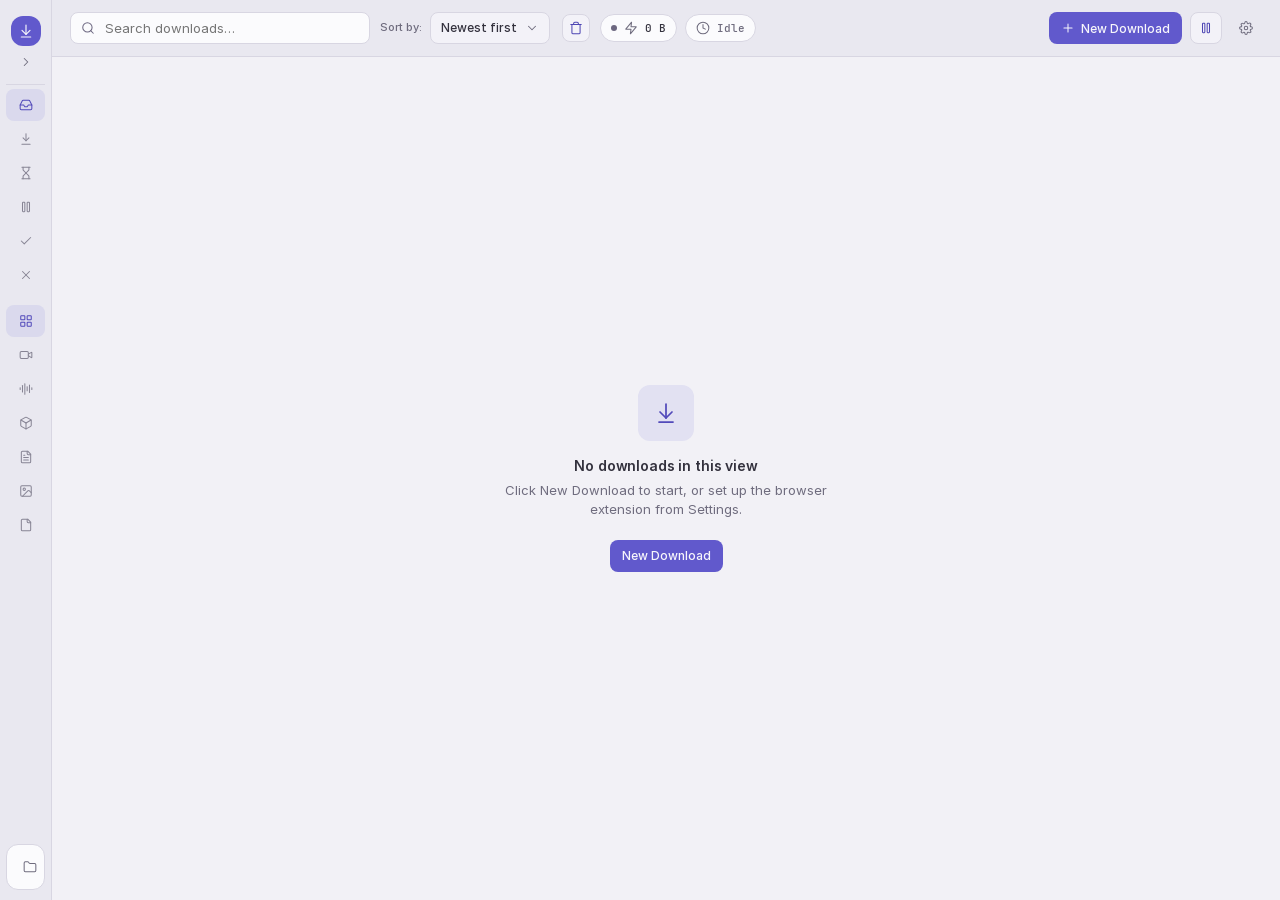
==== commit 0f271942: "Add font licenses for Inter and JetBrains Mono - Added LICENSE-Inter.txt for the Inter font, license" ====
--- a/ui/index.html
+++ b/ui/index.html
@@ -35,7 +35,6 @@
                         </div>
                         <div class="brand-info">
                             <div class="brand-title">Haul DM</div>
-                            <div class="brand-subtitle">High Performance Downloader</div>
                         </div>
                     </div>
                     <button id="sidebar-collapse-btn" class="sidebar-toggle" title="Collapse sidebar" aria-label="Collapse sidebar" aria-expanded="true">
@@ -56,44 +55,43 @@
                             <span class="badge" id="count-all">0</span>
                         </button>
                         <button class="nav-item" data-filter="in_progress" title="Downloading">
-                            <svg class="nav-icon nav-icon-downloading" viewBox="0 0 24 24" fill="none" stroke="currentColor" stroke-width="2" stroke-linecap="round" stroke-linejoin="round">
-                                <circle cx="12" cy="12" r="10"></circle>
-                                <path d="M12 8v8"></path>
-                                <path d="m8 12 4 4 4-4"></path>
+                            <svg class="nav-icon" viewBox="0 0 24 24" fill="none" stroke="currentColor" stroke-width="2" stroke-linecap="round" stroke-linejoin="round">
+                                <path d="M12 3v12"></path>
+                                <path d="m7 10 5 5 5-5"></path>
+                                <path d="M5 21h14"></path>
                             </svg>
                             <span class="nav-label">Downloading</span>
                             <span class="badge badge-active" id="count-in_progress">0</span>
                         </button>
                         <button class="nav-item" data-filter="queued" title="Queued">
                             <svg class="nav-icon" viewBox="0 0 24 24" fill="none" stroke="currentColor" stroke-width="2" stroke-linecap="round" stroke-linejoin="round">
-                                <circle cx="12" cy="12" r="10"></circle>
-                                <polyline points="12 6 12 12 16 14"></polyline>
+                                <path d="M5 22h14"></path>
+                                <path d="M5 2h14"></path>
+                                <path d="M17 22v-4.172a2 2 0 0 0-.586-1.414L12 12l-4.414 4.414A2 2 0 0 0 7 17.828V22"></path>
+                                <path d="M7 2v4.172a2 2 0 0 0 .586 1.414L12 12l4.414-4.414A2 2 0 0 0 17 6.172V2"></path>
                             </svg>
                             <span class="nav-label">Queued</span>
                             <span class="badge" id="count-queued">0</span>
                         </button>
                         <button class="nav-item" data-filter="paused" title="Paused">
                             <svg class="nav-icon" viewBox="0 0 24 24" fill="none" stroke="currentColor" stroke-width="2" stroke-linecap="round" stroke-linejoin="round">
-                                <circle cx="12" cy="12" r="10"></circle>
-                                <line x1="10" y1="15" x2="10" y2="9"></line>
-                                <line x1="14" y1="15" x2="14" y2="9"></line>
+                                <rect x="6" y="4" width="4" height="16" rx="1" ry="1"></rect>
+                                <rect x="14" y="4" width="4" height="16" rx="1" ry="1"></rect>
                             </svg>
                             <span class="nav-label">Paused</span>
                             <span class="badge" id="count-paused">0</span>
                         </button>
                         <button class="nav-item" data-filter="completed" title="Completed">
                             <svg class="nav-icon" viewBox="0 0 24 24" fill="none" stroke="currentColor" stroke-width="2" stroke-linecap="round" stroke-linejoin="round">
-                                <circle cx="12" cy="12" r="10"></circle>
-                                <path d="m9 12 2 2 4-4"></path>
+                                <path d="M20 6 9 17l-5-5"></path>
                             </svg>
                             <span class="nav-label">Completed</span>
                             <span class="badge badge-success" id="count-completed">0</span>
                         </button>
                         <button class="nav-item" data-filter="failed" title="Failed">
                             <svg class="nav-icon" viewBox="0 0 24 24" fill="none" stroke="currentColor" stroke-width="2" stroke-linecap="round" stroke-linejoin="round">
-                                <circle cx="12" cy="12" r="10"></circle>
-                                <path d="m15 9-6 6"></path>
-                                <path d="m9 9 6 6"></path>
+                                <path d="M18 6 6 18"></path>
+                                <path d="m6 6 12 12"></path>
                             </svg>
                             <span class="nav-label">Failed</span>
                             <span class="badge badge-danger" id="count-failed">0</span>
@@ -104,6 +102,16 @@
                 <div class="sidebar-section">
                     <div class="sidebar-section-title">Categories</div>
                     <nav class="sidebar-nav">
+                        <button class="nav-item" data-category="all" title="All categories">
+                            <svg class="nav-icon" viewBox="0 0 24 24" fill="none" stroke="currentColor" stroke-width="2" stroke-linecap="round" stroke-linejoin="round">
+                                <rect x="3" y="3" width="7" height="7" rx="1"></rect>
+                                <rect x="14" y="3" width="7" height="7" rx="1"></rect>
+                                <rect x="14" y="14" width="7" height="7" rx="1"></rect>
+                                <rect x="3" y="14" width="7" height="7" rx="1"></rect>
+                            </svg>
+                            <span class="nav-label">All</span>
+                            <span class="badge" id="cat-all">0</span>
+                        </button>
                         <button class="nav-item" data-category="video" title="Videos">
                             <svg class="nav-icon cat-video" viewBox="0 0 24 24" fill="none" stroke="currentColor" stroke-width="2" stroke-linecap="round" stroke-linejoin="round">
                                 <path d="m16 13 5.223 3.482a.5.5 0 0 0 .777-.416V7.87a.5.5 0 0 0-.752-.432L16 10.5"></path>
@@ -187,7 +195,7 @@
                             <circle cx="11" cy="11" r="8"></circle>
                             <line x1="21" y1="21" x2="16.65" y2="16.65"></line>
                         </svg>
-                        <input type="text" id="search-input" placeholder="Search downloads by name or URL… (Ctrl+F)" aria-label="Search downloads" autocomplete="off">
+                        <input type="text" id="search-input" placeholder="Search downloads…" title="Search downloads (Ctrl+F)" aria-label="Search downloads" autocomplete="off">
                         <button id="search-clear-btn" class="search-clear" hidden title="Clear search" aria-label="Clear search">
                             <svg viewBox="0 0 24 24" fill="none" stroke="currentColor" stroke-width="2" stroke-linecap="round" stroke-linejoin="round">
                                 <path d="M18 6 6 18"></path>
@@ -220,7 +228,7 @@
                                 </select>
                             </div>
                         </div>
-                        <button id="clear-completed-btn" class="btn btn-secondary btn-sm" title="Remove all completed or failed items from the list">
+                        <button id="clear-completed-btn" class="btn btn-secondary btn-sm" title="Remove all completed or failed items from the list" aria-label="Clear finished downloads">
                             <svg viewBox="0 0 24 24" fill="none" stroke="currentColor" stroke-width="2" stroke-linecap="round" stroke-linejoin="round">
                                 <polyline points="3 6 5 6 21 6"></polyline>
                                 <path d="M19 6v14a2 2 0 0 1-2 2H7a2 2 0 0 1-2-2V6m3 0V4a2 2 0 0 1 2-2h4a2 2 0 0 1 2 2v2"></path>
@@ -257,7 +265,7 @@
                             <span>New Download</span>
                             <span class="kbd-badge">Ctrl+N</span>
                         </button>
-                        <button id="btn-pause-all" class="btn btn-secondary" title="Pause or resume all active downloads">
+                        <button id="btn-pause-all" class="btn btn-secondary" title="Pause or resume all active downloads" aria-label="Pause or resume all active downloads">
                             <svg id="icon-pause-all" viewBox="0 0 24 24" fill="none" stroke="currentColor" stroke-width="2" stroke-linecap="round" stroke-linejoin="round">
                                 <rect x="6" y="4" width="4" height="16" rx="1" ry="1"></rect>
                                 <rect x="14" y="4" width="4" height="16" rx="1" ry="1"></rect>
@@ -472,8 +480,19 @@
                             <div class="setting-desc">Number of files downloaded at the same time</div>
                         </div>
                         <div class="stepper-input">
-                            <input type="range" id="settings-max-concurrent" min="1" max="10" value="3">
+                            <input type="range" id="settings-max-concurrent" min="1" max="10" value="3" aria-label="Max concurrent downloads">
                             <span class="range-value" id="concurrent-display">3</span>
+                        </div>
+                    </div>
+
+                    <div class="setting-item">
+                        <div class="setting-text">
+                            <div class="setting-name">Connections per Download</div>
+                            <div class="setting-desc">Parallel connections per download — applies to new downloads (1–16)</div>
+                        </div>
+                        <div class="stepper-input">
+                            <input type="range" id="settings-connections" min="1" max="16" value="4" aria-label="Parallel connections per download">
+                            <span class="range-value" id="connections-display">4</span>
                         </div>
                     </div>
 
@@ -482,7 +501,7 @@
                             <div class="setting-name">Default Bandwidth Limit</div>
                             <div class="setting-desc">Global speed cap per download in KB/s (0 = unlimited)</div>
                         </div>
-                        <input type="number" id="settings-bandwidth-limit" class="input-text input-compact" min="0" placeholder="0">
+                        <input type="number" id="settings-bandwidth-limit" class="input-text input-compact" min="0" placeholder="0" aria-label="Default bandwidth limit in KB/s">
                     </div>
                 </div>
 
--- a/ui/styles.css
+++ b/ui/styles.css
@@ -1,15 +1,76 @@
 /* ==========================================================================
    Haul DM — "Iris" Design System
-   Inter + JetBrains Mono · violet-iris accent · cool slate / cool mist
+   Inter + JetBrains Mono (bundled) · violet-iris accent · cool slate / cool mist
    ========================================================================== */
 
-@import url("https://fonts.googleapis.com/css2?family=Inter:wght@400;500;600;700&family=JetBrains+Mono:wght@400;500;600&display=swap");
+/* Fonts are bundled in ui/fonts so the app is fully offline — the previous
+   Google Fonts @import silently failed and the UI fell back to the OS font. */
+@font-face {
+    font-family: "Inter";
+    src: url("fonts/Inter-Regular.woff2") format("woff2");
+    font-weight: 400;
+    font-style: normal;
+    font-display: swap;
+}
+
+@font-face {
+    font-family: "Inter";
+    src: url("fonts/Inter-Medium.woff2") format("woff2");
+    font-weight: 500;
+    font-style: normal;
+    font-display: swap;
+}
+
+@font-face {
+    font-family: "Inter";
+    src: url("fonts/Inter-SemiBold.woff2") format("woff2");
+    font-weight: 600;
+    font-style: normal;
+    font-display: swap;
+}
+
+@font-face {
+    font-family: "JetBrains Mono";
+    src: url("fonts/JetBrainsMono-Regular.woff2") format("woff2");
+    font-weight: 400;
+    font-style: normal;
+    font-display: swap;
+}
+
+@font-face {
+    font-family: "JetBrains Mono";
+    src: url("fonts/JetBrainsMono-Medium.woff2") format("woff2");
+    font-weight: 500;
+    font-style: normal;
+    font-display: swap;
+}
+
+@font-face {
+    font-family: "JetBrains Mono";
+    src: url("fonts/JetBrainsMono-SemiBold.woff2") format("woff2");
+    font-weight: 600;
+    font-style: normal;
+    font-display: swap;
+}
 
 :root,
 [data-theme="dark"] {
     color-scheme: dark;
-    --font-sans: "Inter", "Segoe UI", system-ui, -apple-system, Roboto, "Helvetica Neue", Arial, sans-serif;
-    --font-mono: "JetBrains Mono", "SF Mono", "Fira Code", "Roboto Mono", Consolas, monospace;
+    --font-sans: "Inter", ui-sans-serif, system-ui, "Segoe UI", Roboto, "Cantarell", "DejaVu Sans", sans-serif;
+    --font-mono: "JetBrains Mono", ui-monospace, "SF Mono", "DejaVu Sans Mono", Consolas, monospace;
+
+    /* Line-height + control sizing tokens */
+    --lh-tight: 1.25;
+    --lh-snug: 1.4;
+    --lh-body: 1.5;
+    --control-h-sm: 28px;
+    --control-h: 32px;
+
+    /* Icon sizing — never below 14px (14px → ~1px stroke at 24 viewBox) */
+    --icon-sm: 14px;
+    --icon-md: 16px;
+    --icon-lg: 20px;
+    --icon-xl: 24px;
 
     /* Obsidian Dark — deep violet-grey surfaces, calm & restful */
     --bg-base: #141318;
@@ -23,9 +84,13 @@
     /* Iris Accent — soft violet, distinctive from status colors */
     --accent: #7b74e0;
     --accent-hover: #6a62d0;
+    --accent-solid: #6159cc;
+    --accent-solid-hover: #5750bd;
     --accent-subtle: rgba(123, 116, 224, 0.15);
     --accent-text: #f4f3fc;
     --accent-sidebar-active: #a8a2f2;
+    --danger-solid: #b8483f;
+    --danger-solid-hover: #a63c34;
 
     /* Semantic Status Colors */
     --status-active: #857dee;
@@ -47,11 +112,11 @@
     /* Text Colors — graduated greys, no pure white */
     --text-main: #e7e8ef;
     --text-muted: #9ba1af;
-    --text-dim: #7b8090;
+    --text-dim: #8b90a0;
     --text-disabled: #6f7484;
 
     /* Borders & Geometry — now with a soft, rounded shape language */
-    --border-color: rgba(255, 255, 255, 0.075);
+    --border-color: rgba(255, 255, 255, 0.09);
     --border-hover: rgba(255, 255, 255, 0.15);
     --border-active: rgba(123, 116, 224, 0.45);
     --radius-xs: 6px;
@@ -70,7 +135,7 @@
     --scrollbar-thumb: rgba(255, 255, 255, 0.13);
     --scrollbar-thumb-hover: rgba(255, 255, 255, 0.22);
 
-    --shadow-card: 0 2px 6px rgba(0, 0, 0, 0.25);
+    --shadow-card: none;
     --shadow-modal: 0 20px 48px rgba(0, 0, 0, 0.5);
     --modal-backdrop: rgba(12, 10, 16, 0.6);
 
@@ -99,9 +164,13 @@
     /* Iris Accent — same calm violet as dark, one brand color */
     --accent: #6159cc;
     --accent-hover: #524aba;
+    --accent-solid: #6159cc;
+    --accent-solid-hover: #524aba;
     --accent-subtle: rgba(97, 89, 204, 0.11);
     --accent-text: #f7f6fb;
     --accent-sidebar-active: #524aba;
+    --danger-solid: #b8483f;
+    --danger-solid-hover: #a63c34;
 
     /* Semantic Status Colors */
     --status-active: #6159cc;
@@ -180,7 +249,7 @@
     overflow: hidden;
     user-select: none;
     font-size: 13px;
-    line-height: 1.5;
+    line-height: var(--lh-body);
     -webkit-font-smoothing: antialiased;
     -moz-osx-font-smoothing: grayscale;
 }
@@ -195,6 +264,13 @@
 :focus-visible {
     outline: 2px solid var(--accent);
     outline-offset: 2px;
+}
+
+/* Accent-on-accent is invisible on filled buttons — use the text colour so
+   the ring always reads against both the button and the dark surface. */
+.btn-primary:focus-visible,
+.btn-danger:focus-visible {
+    outline-color: var(--text-main);
 }
 
 /* Global icon restyle — thinner, rounder stroke language ("Iris" icon set).
@@ -225,6 +301,13 @@
     transition: background-color 0.15s ease, border-color 0.15s ease, color 0.15s ease, box-shadow 0.15s ease;
 }
 
+/* Monospace values: slashed zero reads better in byte sizes and paths */
+.dlw-value.mono,
+.storage-path,
+.input-text.mono {
+    font-feature-settings: "zero" 1;
+}
+
 /* Minimal Scrollbars */
 ::-webkit-scrollbar {
     width: 6px;
@@ -239,6 +322,18 @@
 }
 ::-webkit-scrollbar-thumb:hover {
     background: var(--scrollbar-thumb-hover);
+}
+
+/* Respect the OS reduced-motion setting. */
+@media (prefers-reduced-motion: reduce) {
+    *,
+    *::before,
+    *::after {
+        animation-duration: 0.01ms !important;
+        animation-iteration-count: 1 !important;
+        transition-duration: 0.01ms !important;
+        scroll-behavior: auto !important;
+    }
 }
 
 /* ==========================================================================
@@ -257,7 +352,7 @@
     width: 32px;
     height: 32px;
     border-radius: var(--radius-sm);
-    background: var(--accent);
+    background: var(--accent-solid);
     display: flex;
     align-items: center;
     justify-content: center;
@@ -266,8 +361,8 @@
 }
 
 .brand-icon svg {
-    width: 18px;
-    height: 18px;
+    width: var(--icon-md);
+    height: var(--icon-md);
 }
 
 .brand-info {
@@ -276,15 +371,11 @@
 }
 
 .brand-title {
-    font-size: 13px;
+    font-size: 14px;
     font-weight: 600;
     color: var(--text-main);
-    letter-spacing: -0.01em;
-}
-
-.brand-subtitle {
-    font-size: 11px;
-    color: var(--text-dim);
+    letter-spacing: -0.015em;
+    line-height: var(--lh-tight);
 }
 
 /* Speed / Status Pill */
@@ -292,20 +383,23 @@
     display: flex;
     align-items: center;
     gap: 8px;
-    margin-left: auto;
 }
 
 .metric-pill {
     display: flex;
     align-items: center;
-    gap: 8px;
-    padding: 4px 10px;
+    gap: 7px;
+    height: var(--control-h-sm);
+    padding: 0 10px;
     border-radius: 999px;
     background: var(--bg-card);
     border: 1px solid var(--border-color);
     font-family: var(--font-mono);
     font-size: 11px;
-    color: var(--text-main);
+    font-weight: 500;
+    font-variant-numeric: tabular-nums;
+    color: var(--text-main);
+    white-space: nowrap;
 }
 
 .metric-pill-subtle {
@@ -313,9 +407,9 @@
 }
 
 .metric-icon {
-    width: 13px;
-    height: 13px;
-    color: var(--accent);
+    width: var(--icon-sm);
+    height: var(--icon-sm);
+    color: var(--text-muted);
 }
 
 .metric-value {
@@ -339,6 +433,7 @@
     display: flex;
     align-items: center;
     gap: 8px;
+    margin-left: auto;
 }
 
 /* ==========================================================================
@@ -370,11 +465,12 @@
    the name never has to fight the toggle for horizontal space. */
 .sidebar-header {
     display: grid;
-    grid-template-columns: auto 1fr;
-    align-items: center;
-    gap: 2px 8px;
-    padding: 4px 4px 12px;
+    grid-template-columns: auto 1fr auto;
+    align-items: center;
+    gap: 8px;
+    padding: 6px 6px 12px;
     margin-bottom: 4px;
+    border-bottom: 1px solid var(--border-color);
 }
 
 /* Promote the brand's children to header grid items */
@@ -383,7 +479,7 @@
 }
 
 .sidebar-header .sidebar-toggle {
-    grid-column: 2;
+    grid-column: 3;
     grid-row: 1;
     justify-self: end;
 }
@@ -394,10 +490,12 @@
 }
 
 .sidebar-header .brand-info {
-    grid-column: 1 / -1;
-    grid-row: 2;
+    grid-column: 2;
+    grid-row: 1;
     min-width: 0;
     overflow: hidden;
+    align-items: center;
+    text-align: center;
 }
 
 .sidebar-header .brand-icon {
@@ -407,17 +505,11 @@
 }
 
 .sidebar-header .brand-icon svg {
-    width: 15px;
-    height: 15px;
+    width: var(--icon-md);
+    height: var(--icon-md);
 }
 
 .sidebar-brand .brand-title {
-    white-space: nowrap;
-    overflow: hidden;
-    text-overflow: ellipsis;
-}
-
-.sidebar-brand .brand-subtitle {
     white-space: nowrap;
     overflow: hidden;
     text-overflow: ellipsis;
@@ -443,8 +535,8 @@
 }
 
 .sidebar-toggle svg {
-    width: 13px;
-    height: 13px;
+    width: var(--icon-sm);
+    height: var(--icon-sm);
     transition: transform 0.18s ease;
 }
 
@@ -507,9 +599,9 @@
     font-size: 11px;
     font-weight: 600;
     text-transform: uppercase;
-    letter-spacing: 0.05em;
+    letter-spacing: 0.06em;
     color: var(--text-dim);
-    padding: 4px 10px 6px;
+    padding: 10px 10px 6px;
 }
 
 .sidebar-nav {
@@ -523,13 +615,15 @@
     align-items: center;
     gap: 8px;
     width: 100%;
-    padding: 7px 11px;
-    border-radius: 999px;
+    min-height: 32px;
+    padding: 0 10px;
+    border-radius: var(--radius-sm);
     border: none;
     background: transparent;
     color: var(--text-muted);
     font-weight: 500;
     font-size: 13px;
+    line-height: var(--lh-snug);
     cursor: pointer;
     text-align: left;
     transition: var(--transition);
@@ -547,29 +641,26 @@
 }
 
 .nav-icon {
-    width: 15px;
-    height: 15px;
+    width: var(--icon-sm);
+    height: var(--icon-sm);
     flex-shrink: 0;
     opacity: 0.8;
 }
 
-/* "Downloading" nav icon carries the live status color */
-.nav-icon-downloading {
-    color: var(--status-active);
-    opacity: 1;
-}
-
-/* Category accent colors — shared by sidebar nav icons and card file icons */
-.cat-video { color: var(--status-active); }
-.cat-audio { color: var(--status-success); }
-.cat-archive { color: var(--status-warning); }
-.cat-document { color: var(--metric-speed); }
-.cat-image { color: var(--status-danger); }
-.cat-other { color: var(--text-muted); }
+/* Category glyphs are monochrome: meaning comes from the shape, and the
+   sidebar keeps exactly one accent (the active row). */
+.cat-video,
+.cat-audio,
+.cat-archive,
+.cat-document,
+.cat-image,
+.cat-other {
+    color: inherit;
+}
 
 .nav-item.active .nav-icon {
     opacity: 1;
-    color: var(--accent-sidebar-active);
+    color: inherit;
 }
 
 .nav-label {
@@ -580,12 +671,16 @@
 }
 
 .badge {
-    padding: 1px 6px;
+    padding: 1px 5px;
     border-radius: 999px;
-    font-size: 11px;
+    min-width: 18px;
+    text-align: center;
+    font-size: 10px;
+    font-weight: 500;
     font-family: var(--font-mono);
+    font-variant-numeric: tabular-nums;
     background: var(--badge-bg);
-    color: var(--text-muted);
+    color: var(--text-dim);
 }
 
 .badge-active {
@@ -618,8 +713,8 @@
 /* Sidebar Footer */
 .sidebar-footer {
     margin-top: auto;
-    padding: 10px 12px;
-    border-radius: var(--radius-sm);
+    padding: 10px;
+    border-radius: var(--radius-md);
     background: var(--bg-card);
     border: 1px solid var(--border-color);
     display: flex;
@@ -634,13 +729,14 @@
 
 .storage-label {
     font-size: 10px;
+    letter-spacing: 0.06em;
     color: var(--text-dim);
     text-transform: uppercase;
     font-weight: 600;
 }
 
 .storage-path {
-    font-size: 12px;
+    font-size: 11px;
     font-family: var(--font-mono);
     color: var(--text-muted);
     white-space: nowrap;
@@ -669,10 +765,10 @@
     display: flex;
     align-items: center;
     flex-wrap: wrap;
-    padding: 10px 18px;
+    padding: 12px 18px;
     border-bottom: 1px solid var(--border-color);
     background: var(--bg-sidebar);
-    gap: 12px;
+    gap: 10px;
     flex-shrink: 0;
 }
 
@@ -680,28 +776,29 @@
     display: flex;
     align-items: center;
     position: relative;
-    flex: 1;
+    flex: 1 1 220px;
     max-width: 380px;
     min-width: 140px;
 }
 
 .search-icon {
     position: absolute;
-    left: 10px;
-    width: 14px;
-    height: 14px;
+    left: 11px;
+    width: var(--icon-sm);
+    height: var(--icon-sm);
     color: var(--text-dim);
     pointer-events: none;
 }
 
 .search-box input {
     width: 100%;
-    padding: 7px 30px 7px 32px;
-    border-radius: 999px;
+    height: var(--control-h);
+    padding: 0 32px 0 34px;
+    border-radius: var(--radius-sm);
     border: 1px solid var(--border-color);
     background: var(--bg-card);
     color: var(--text-main);
-    font-size: 12px;
+    font-size: 13px;
     outline: none;
     transition: var(--transition);
 }
@@ -709,13 +806,14 @@
 .search-box input:focus {
     border-color: var(--accent);
     background: var(--bg-elevated);
+    box-shadow: 0 0 0 2px var(--accent-subtle);
 }
 
 .search-clear {
     position: absolute;
     right: 6px;
-    width: 18px;
-    height: 18px;
+    width: 22px;
+    height: 22px;
     display: flex;
     align-items: center;
     justify-content: center;
@@ -728,8 +826,8 @@
 }
 
 .search-clear svg {
-    width: 13px;
-    height: 13px;
+    width: var(--icon-sm);
+    height: var(--icon-sm);
 }
 
 .search-clear:hover {
@@ -751,10 +849,10 @@
 .sort-selector label {
     font-size: 11px;
     font-weight: 500;
-    color: var(--text-dim);
+    color: var(--text-muted);
     white-space: nowrap;
     user-select: none;
-    line-height: 26px;
+    line-height: var(--lh-snug);
 }
 
 /* Custom Dropdown (Theme-Aware HTML Menu, Replaces native GTK select popup) */
@@ -764,16 +862,16 @@
 }
 
 .custom-dropdown-btn {
-    height: 26px;
-    padding: 0 9px;
-    border-radius: var(--radius-xs);
+    height: var(--control-h);
+    padding: 0 10px;
+    border-radius: var(--radius-sm);
     border: 1px solid var(--border-color);
     background-color: var(--bg-input);
     color: var(--text-main);
-    font-size: 11px;
+    font-size: 12px;
     font-family: inherit;
     font-weight: 500;
-    line-height: 24px;
+    line-height: 1;
     outline: none;
     cursor: pointer;
     display: inline-flex;
@@ -808,8 +906,8 @@
 }
 
 .custom-dropdown-chevron {
-    width: 10px;
-    height: 10px;
+    width: var(--icon-sm);
+    height: var(--icon-sm);
     color: var(--text-muted);
     transition: transform 0.15s ease;
     flex-shrink: 0;
@@ -847,7 +945,7 @@
 }
 
 .custom-dropdown-item {
-    padding: 5px 10px;
+    padding: 7px 10px;
     border-radius: var(--radius-xs);
     font-size: 12px;
     font-weight: 500;
@@ -885,12 +983,49 @@
     gap: 8px;
 }
 
-/* On very wide windows, center the list instead of stretching cards
-   edge-to-edge (2000px progress bars read poorly) */
-@media (min-width: 1400px) {
-    .downloads-container {
-        max-width: 1100px;
-        margin: 0 auto;
+/* Single-row toolbar: secondary labels drop away before the bar is allowed
+   to wrap. Only .topbar-actions keeps the auto margin that pins it right. */
+@media (max-width: 1400px) {
+    .search-box {
+        max-width: 300px;
+    }
+    #btn-new-download .kbd-badge {
+        display: none;
+    }
+    #clear-completed-btn {
+        width: var(--control-h-sm);
+        padding: 0;
+    }
+    #clear-completed-btn span,
+    #btn-pause-all span {
+        display: none;
+    }
+    #btn-pause-all {
+        width: var(--control-h);
+        padding: 0;
+    }
+}
+
+@media (max-width: 1100px) {
+    .content-toolbar {
+        gap: 8px;
+        padding: 10px 14px;
+    }
+    .sort-selector label {
+        display: none;
+    }
+    #global-queue-pill {
+        display: none;
+    }
+    .search-box {
+        flex-basis: 160px;
+        max-width: 300px;
+    }
+}
+
+@media (max-width: 900px) {
+    .topbar-actions {
+        margin-left: 0;
     }
 }
 
@@ -909,35 +1044,38 @@
 }
 
 .empty-state-icon {
-    width: 52px;
-    height: 52px;
+    width: 56px;
+    height: 56px;
     border-radius: var(--radius-md);
-    background: var(--bg-card);
+    background: var(--accent-subtle);
     display: flex;
     align-items: center;
     justify-content: center;
-    color: var(--text-dim);
-    margin-bottom: 14px;
-    border: 1px solid var(--border-color);
+    color: var(--accent-sidebar-active);
+    margin-bottom: 16px;
+    border: none;
 }
 
 .empty-state-icon svg {
-    width: 24px;
-    height: 24px;
+    width: var(--icon-xl);
+    height: var(--icon-xl);
 }
 
 .empty-state-title {
     font-size: 14px;
     font-weight: 600;
-    color: var(--text-main);
-    margin-bottom: 4px;
+    letter-spacing: -0.01em;
+    line-height: var(--lh-tight);
+    color: var(--text-main);
+    margin-bottom: 6px;
 }
 
 .empty-state-desc {
-    font-size: 12px;
-    color: var(--text-dim);
-    max-width: 320px;
-    margin-bottom: 16px;
+    font-size: 13px;
+    line-height: var(--lh-body);
+    color: var(--text-muted);
+    max-width: 360px;
+    margin-bottom: 20px;
 }
 
 /* ==========================================================================
@@ -948,19 +1086,18 @@
     background: var(--bg-card);
     border: 1px solid var(--border-color);
     border-radius: var(--radius-md);
-    padding: 12px 14px;
-    display: flex;
-    flex-direction: column;
-    gap: 8px;
-    transition: var(--transition), transform 0.15s ease;
+    padding: 12px 16px;
+    display: flex;
+    flex-direction: column;
+    gap: 10px;
+    cursor: pointer;
+    transition: var(--transition);
     box-shadow: var(--shadow-card);
 }
 
 .download-card:hover {
     background: var(--bg-card-hover);
     border-color: var(--border-hover);
-    box-shadow: 0 4px 14px rgba(0, 0, 0, 0.14);
-    transform: translateY(-1px);
 }
 
 [data-theme="light"] .download-card:hover {
@@ -1012,8 +1149,10 @@
 }
 
 .file-name {
-    font-size: 13px;
+    font-size: 14px;
     font-weight: 600;
+    line-height: var(--lh-tight);
+    letter-spacing: -0.01em;
     color: var(--text-main);
     white-space: nowrap;
     overflow: hidden;
@@ -1022,65 +1161,81 @@
 }
 
 .file-name:hover {
-    color: var(--accent);
+    color: var(--accent-sidebar-active);
+}
+
+.file-name:focus-visible {
+    outline: 2px solid var(--accent);
+    outline-offset: 3px;
+    border-radius: var(--radius-xs);
 }
 
 .domain-pill {
-    font-size: 10px;
+    font-size: 11px;
     color: var(--text-dim);
     font-family: var(--font-mono);
     background: var(--badge-bg);
-    padding: 1px 5px;
+    padding: 1px 6px;
     border-radius: var(--radius-xs);
     flex-shrink: 1;
     min-width: 0;
+    max-width: 160px;
     white-space: nowrap;
     overflow: hidden;
     text-overflow: ellipsis;
 }
 
-/* Status Badges */
+/* Status: quiet dot + label, not a second row of filled chips. */
 .status-pill {
     font-size: 11px;
     font-weight: 600;
     text-transform: uppercase;
-    letter-spacing: 0.03em;
-    padding: 3px 10px;
-    border-radius: 999px;
-    display: flex;
-    align-items: center;
-    gap: 4px;
+    letter-spacing: 0.04em;
+    line-height: 1;
+    padding: 0;
+    background: transparent;
+    display: flex;
+    align-items: center;
+    gap: 6px;
     flex-shrink: 0;
 }
 
+.status-pill::before {
+    content: "";
+    width: 6px;
+    height: 6px;
+    border-radius: 50%;
+    background: currentColor;
+    flex-shrink: 0;
+}
+
+/* The in-progress card already renders a live dot in its markup. */
+.status-pill .status-dot {
+    display: none;
+}
+
 .status-pill.status-in_progress {
-    background: var(--status-active-bg);
     color: var(--status-active-text);
 }
 
 .status-pill.status-completed {
-    background: var(--status-success-bg);
     color: var(--status-success-text);
 }
 
 .status-pill.status-paused {
-    background: var(--status-warning-bg);
     color: var(--status-warning-text);
 }
 
 .status-pill.status-queued,
 .status-pill.status-scheduled {
-    background: var(--status-queued-bg);
     color: var(--status-queued-text);
 }
 
 .status-pill.status-failed {
-    background: var(--status-danger-bg);
     color: var(--status-danger-text);
 }
 
 .status-pill.status-cancelled {
-    background: var(--badge-bg);
     color: var(--text-dim);
 }
 
@@ -1092,7 +1247,7 @@
 }
 
 .progress-track {
-    height: 5px;
+    height: 6px;
     background: var(--progress-track);
     border-radius: 999px;
     overflow: hidden;
@@ -1102,13 +1257,31 @@
     height: 100%;
     background: var(--accent);
     border-radius: 999px;
-    transition: width 0.15s ease-out;
+    transition: width 0.2s linear;
 }
 
 .card-active .progress-fill {
     background: var(--accent);
 }
 
+/* Progress carries the outcome colour, so a finished row does not look live. */
+.download-card.status-completed .progress-fill {
+    background: var(--status-success);
+}
+
+.download-card.status-paused .progress-fill {
+    background: var(--status-warning);
+}
+
+.download-card.status-failed .progress-fill {
+    background: var(--status-danger);
+}
+
+.download-card.status-queued .progress-fill,
+.download-card.status-scheduled .progress-fill {
+    background: var(--text-disabled);
+}
+
 /* Card Footer */
 .card-footer {
     display: flex;
@@ -1120,15 +1293,17 @@
 .card-metrics {
     display: flex;
     align-items: center;
-    gap: 8px;
+    gap: 7px;
     font-size: 12px;
+    font-weight: 500;
     color: var(--text-muted);
     font-family: var(--font-mono);
+    font-variant-numeric: tabular-nums;
     flex-wrap: wrap;
 }
 
 .metric-divider {
-    color: var(--border-color);
+    color: var(--text-dim);
     margin: 0 1px;
 }
 
@@ -1142,7 +1317,9 @@
 }
 
 .metric-percent {
-    color: var(--text-dim);
+    order: -1;
+    color: var(--text-main);
+    font-weight: 600;
 }
 
 .metric-eta {
@@ -1163,15 +1340,21 @@
 .card-actions {
     display: flex;
     align-items: center;
-    gap: 4px;
+    gap: 6px;
     margin-left: auto;
 }
 
+.card-actions [data-action="delete"]:hover {
+    color: var(--status-danger-text);
+    background: var(--status-danger-bg);
+}
+
 .card-error-box {
-    padding: 5px 8px;
+    padding: 6px 10px;
     border-radius: var(--radius-sm);
     background: var(--status-danger-bg);
-    font-size: 11px;
+    font-size: 12px;
+    line-height: var(--lh-snug);
     color: var(--status-danger-text);
     word-break: break-all;
     user-select: text;
@@ -1186,10 +1369,11 @@
     display: inline-flex;
     align-items: center;
     justify-content: center;
-    gap: 4px;
+    gap: 6px;
     border: none;
     border-radius: var(--radius-sm);
-    padding: 6px 12px;
+    height: var(--control-h);
+    padding: 0 12px;
     font-size: 12px;
     font-weight: 500;
     cursor: pointer;
@@ -1210,17 +1394,17 @@
 }
 
 .btn svg {
-    width: 13px;
-    height: 13px;
+    width: var(--icon-sm);
+    height: var(--icon-sm);
 }
 
 .btn-primary {
-    background: var(--accent);
+    background: var(--accent-solid);
     color: var(--accent-text);
 }
 
 .btn-primary:hover {
-    background: var(--accent-hover);
+    background: var(--accent-solid-hover);
 }
 
 .btn-secondary {
@@ -1245,42 +1429,45 @@
 }
 
 .btn-danger {
-    background: var(--status-danger);
+    background: var(--danger-solid);
     color: var(--accent-text);
 }
 
 .btn-danger:hover {
-    filter: brightness(0.95);
+    background: var(--danger-solid-hover);
 }
 
 .btn-sm {
-    height: 26px;
-    padding: 0 9px;
-    font-size: 11px;
-    border-radius: var(--radius-xs);
+    height: var(--control-h-sm);
+    padding: 0 10px;
+    font-size: 12px;
+    border-radius: var(--radius-sm);
     box-sizing: border-box;
     line-height: 1;
 }
 
 .btn-sm.btn-icon-only {
-    width: 26px;
-    height: 26px;
+    width: var(--control-h-sm);
+    height: var(--control-h-sm);
     padding: 0;
 }
 
 .btn-sm svg {
-    width: 11px;
-    height: 11px;
+    width: var(--icon-sm);
+    height: var(--icon-sm);
     flex-shrink: 0;
 }
 
 .btn-icon-only {
-    padding: 6px;
+    width: var(--control-h);
+    height: var(--control-h);
+    padding: 0;
     border-radius: var(--radius-sm);
 }
 
 .btn-cta {
-    padding: 8px 18px;
+    height: 34px;
+    padding: 0 18px;
     font-size: 13px;
     font-weight: 600;
 }
@@ -1328,7 +1515,7 @@
     border: 1px solid var(--border-color);
     border-radius: var(--radius-md);
     width: 100%;
-    max-width: 520px;
+    max-width: 560px;
     box-shadow: var(--shadow-modal);
     display: flex;
     flex-direction: column;
@@ -1341,25 +1528,30 @@
 
 .settings-tabs {
     display: flex;
-    gap: 8px;
-    padding: 0 0 14px;
-    border-bottom: 1px solid var(--border-color);
+    gap: 2px;
+    padding: 3px;
+    background: var(--bg-input);
+    border-radius: var(--radius-sm);
+    border-bottom: none;
     margin-bottom: 0;
 }
 
 .settings-tab {
     border: 0;
-    border-radius: var(--radius-sm);
-    padding: 9px 12px;
+    border-radius: var(--radius-xs);
+    padding: 0 12px;
+    height: var(--control-h-sm);
     background: transparent;
     color: var(--text-muted);
-    font: 600 13px/1.2 var(--font-sans);
+    font: 500 12px/1 var(--font-sans);
     cursor: pointer;
+    transition: var(--transition);
 }
 
 .settings-tab.active {
-    background: var(--bg-hover);
-    color: var(--text-main);
+    background: var(--bg-card);
+    color: var(--text-main);
+    box-shadow: 0 1px 2px rgba(0, 0, 0, 0.2);
 }
 
 /* Tab panels inside Extension settings; visibility is driven by [hidden] */
@@ -1409,11 +1601,15 @@
     min-width: 0;
 }
 
+.hidden-site-add .btn {
+    height: var(--control-h);
+}
+
 .modal-header {
     display: flex;
     align-items: center;
     justify-content: space-between;
-    padding: 14px 18px;
+    padding: 16px 20px;
     border-bottom: 1px solid var(--border-color);
 }
 
@@ -1447,29 +1643,32 @@
 .modal-title {
     font-size: 14px;
     font-weight: 600;
+    letter-spacing: -0.015em;
+    line-height: var(--lh-tight);
     color: var(--text-main);
 }
 
 .modal-subtitle {
     font-size: 12px;
-    color: var(--text-dim);
+    line-height: var(--lh-snug);
+    color: var(--text-muted);
 }
 
 .modal-body {
-    padding: 18px;
+    padding: 20px;
     overflow-y: auto;
     max-height: 70vh;
     display: flex;
     flex-direction: column;
-    gap: 16px;
+    gap: 12px;
 }
 
 .modal-footer {
     display: flex;
     align-items: center;
     justify-content: flex-end;
-    gap: 8px;
-    padding: 14px 18px;
+    gap: 10px;
+    padding: 14px 20px;
     border-top: 1px solid var(--border-color);
 }
 
@@ -1496,7 +1695,8 @@
 
 .input-text {
     width: 100%;
-    padding: 7px 10px;
+    height: var(--control-h);
+    padding: 0 10px;
     border-radius: var(--radius-sm);
     border: 1px solid var(--border-color);
     background: var(--bg-input);
@@ -1610,8 +1810,8 @@
 }
 
 .chevron-icon {
-    width: 12px;
-    height: 12px;
+    width: var(--icon-sm);
+    height: var(--icon-sm);
     transition: transform 0.15s ease;
 }
 
@@ -1629,44 +1829,55 @@
 
 /* Settings Card */
 .settings-card {
-    background: var(--bg-input);
+    background: var(--bg-base);
     border: 1px solid var(--border-color);
-    border-radius: var(--radius-sm);
-    padding: 12px 14px;
-    display: flex;
-    flex-direction: column;
-    gap: 16px;
+    border-radius: var(--radius-md);
+    padding: 14px 16px;
+    display: flex;
+    flex-direction: column;
+    gap: 14px;
 }
 
 .settings-card-title {
     font-size: 11px;
     font-weight: 600;
     text-transform: uppercase;
+    letter-spacing: 0.06em;
     color: var(--text-dim);
+    padding-bottom: 10px;
+    border-bottom: 1px solid var(--border-color);
 }
 
 .setting-item {
-    display: flex;
-    align-items: center;
-    justify-content: space-between;
-    gap: 12px;
+    display: grid;
+    grid-template-columns: minmax(0, 1fr) 240px;
+    align-items: center;
+    gap: 20px;
+    min-height: 44px;
+}
+
+.setting-item > .btn {
+    justify-self: start;
 }
 
 .setting-text {
     display: flex;
     flex-direction: column;
     gap: 2px;
+    min-width: 0;
 }
 
 .setting-name {
     font-size: 13px;
     font-weight: 500;
+    line-height: var(--lh-snug);
     color: var(--text-main);
 }
 
 .setting-desc {
-    font-size: 11px;
-    color: var(--text-dim);
+    font-size: 12px;
+    line-height: var(--lh-snug);
+    color: var(--text-muted);
 }
 
 .setting-path {
@@ -1683,28 +1894,93 @@
     text-overflow: ellipsis;
 }
 
+.field-with-actions .setting-path {
+    flex: 1;
+    min-width: 0;
+}
+
 .stepper-input {
     display: flex;
     align-items: center;
     gap: 12px;
-}
-
+    width: 100%;
+}
+
+/* Custom range skin — the native WebKitGTK slider is the most obviously
+   unstyled control in the app. Track + thumb follow the Iris tokens. */
 .stepper-input input[type="range"] {
-    accent-color: var(--accent);
+    appearance: none;
+    -webkit-appearance: none;
+    flex: 1;
+    min-width: 0;
+    height: 24px;
+    margin: 0;
+    background: transparent;
     cursor: pointer;
 }
 
-/* Native checkbox blue clashes with the accent theme — tint both toggles */
+.stepper-input input[type="range"]::-webkit-slider-runnable-track {
+    height: 4px;
+    border-radius: 999px;
+    background: linear-gradient(
+        to right,
+        var(--accent-solid) 0 var(--fill, 0%),
+        var(--border-hover) var(--fill, 0%) 100%
+    );
+}
+
+.stepper-input input[type="range"]::-webkit-slider-thumb {
+    -webkit-appearance: none;
+    appearance: none;
+    width: 16px;
+    height: 16px;
+    margin-top: -6px;
+    border-radius: 50%;
+    border: 2px solid var(--bg-card);
+    background: var(--accent-solid);
+    box-shadow: 0 0 0 1px var(--accent-solid);
+}
+
+.stepper-input input[type="range"]:focus-visible::-webkit-slider-thumb {
+    box-shadow: 0 0 0 3px var(--accent-subtle), 0 0 0 1px var(--accent-solid);
+}
+
+/* Custom checkbox — replaces the native blue WebKitGTK square. */
 input[type="checkbox"] {
-    accent-color: var(--accent);
+    appearance: none;
+    -webkit-appearance: none;
+    width: 16px;
+    height: 16px;
+    flex-shrink: 0;
+    border: 1px solid var(--border-hover);
+    border-radius: var(--radius-xs);
+    background: var(--bg-input);
+    cursor: pointer;
+    transition: var(--transition);
+}
+
+input[type="checkbox"]:checked {
+    background-color: var(--accent-solid);
+    border-color: var(--accent-solid);
+    background-image: url("data:image/svg+xml,%3Csvg xmlns='http://www.w3.org/2000/svg' viewBox='0 0 24 24' fill='none' stroke='%23ffffff' stroke-width='3' stroke-linecap='round' stroke-linejoin='round'%3E%3Cpolyline points='20 6 9 17 4 12'/%3E%3C/svg%3E");
+    background-repeat: no-repeat;
+    background-position: center;
+    background-size: 11px;
+}
+
+input[type="checkbox"]:focus-visible {
+    outline: 2px solid var(--accent);
+    outline-offset: 2px;
 }
 
 .range-value {
     font-family: var(--font-mono);
     font-weight: 600;
-    font-size: 13px;
-    color: var(--accent);
-    min-width: 18px;
+    font-size: 12px;
+    font-variant-numeric: tabular-nums;
+    color: var(--text-main);
+    min-width: 24px;
+    text-align: right;
 }
 
 .checkbox-label {
@@ -1728,15 +2004,17 @@
 
 .toast-container {
     position: fixed;
-    top: 64px;
-    left: 0;
-    right: 0;
-    display: flex;
-    flex-direction: column;
-    align-items: center;
+    bottom: 20px;
+    right: 20px;
+    left: auto;
+    top: auto;
+    display: flex;
+    flex-direction: column;
+    align-items: flex-end;
     gap: 8px;
     z-index: 1000;
     pointer-events: none;
+    max-width: min(360px, calc(100vw - 32px));
 }
 
 .toast {
@@ -1783,3 +2061,309 @@
     border-color: var(--border-active);
     color: var(--accent-sidebar-active);
 }
+
+/* Visible dismiss for sticky (error) toasts — they never auto-hide. */
+.toast-dismiss {
+    display: flex;
+    align-items: center;
+    justify-content: center;
+    width: 22px;
+    height: 22px;
+    flex-shrink: 0;
+    margin-left: 2px;
+    padding: 0;
+    border: none;
+    border-radius: var(--radius-xs);
+    background: transparent;
+    color: var(--text-muted);
+    cursor: pointer;
+    transition: var(--transition);
+}
+
+.toast-dismiss:hover {
+    background: var(--bg-hover);
+    color: var(--text-main);
+}
+
+.toast-dismiss svg {
+    width: var(--icon-sm);
+    height: var(--icon-sm);
+}
+
+/* ==========================================================================
+   Per-download window
+   ========================================================================== */
+
+.dlw-body {
+    background: var(--bg-base);
+    color: var(--text-main);
+    overflow-y: auto;
+}
+
+.dlw {
+    display: flex;
+    flex-direction: column;
+    gap: 14px;
+    min-height: 100vh;
+    width: 100%;
+    max-width: 760px;
+    margin: 0 auto;
+    padding: 18px 20px;
+}
+
+.dlw-header {
+    display: flex;
+    align-items: center;
+    gap: 10px;
+    padding-bottom: 14px;
+    border-bottom: 1px solid var(--border-color);
+    cursor: default;
+    user-select: none;
+}
+
+.dlw-window-actions {
+    margin-left: auto;
+    display: flex;
+    align-items: center;
+    gap: 2px;
+    flex-shrink: 0;
+}
+
+.dlw-winbtn {
+    width: 30px;
+    height: 30px;
+    display: flex;
+    align-items: center;
+    justify-content: center;
+    flex-shrink: 0;
+    border: none;
+    border-radius: var(--radius-xs);
+    background: transparent;
+    color: var(--text-muted);
+    cursor: pointer;
+    transition: var(--transition);
+}
+
+.dlw-winbtn:hover {
+    background: var(--bg-hover);
+    color: var(--text-main);
+}
+
+.dlw-winbtn-close:hover {
+    background: var(--status-danger-bg);
+    color: var(--status-danger);
+}
+
+.dlw-winbtn svg {
+    width: 14px;
+    height: 14px;
+}
+
+.dlw-heading {
+    flex: 1;
+    min-width: 0;
+    display: flex;
+    flex-direction: column;
+}
+
+.dlw-title-row {
+    display: flex;
+    align-items: baseline;
+    justify-content: space-between;
+    gap: 12px;
+    width: 100%;
+    min-width: 0;
+}
+
+.dlw-percent {
+    flex-shrink: 0;
+    font-family: var(--font-mono);
+    font-variant-numeric: tabular-nums;
+    font-size: 14px;
+    font-weight: 600;
+    color: var(--text-main);
+}
+
+.dlw-title {
+    flex: 1;
+    min-width: 0;
+    font-size: 14px;
+    font-weight: 600;
+    letter-spacing: -0.01em;
+    line-height: var(--lh-tight);
+    color: var(--text-main);
+    white-space: nowrap;
+    overflow: hidden;
+    text-overflow: ellipsis;
+}
+
+.dlw-summary {
+    display: grid;
+    grid-template-columns: repeat(3, minmax(0, 1fr));
+    gap: 12px 20px;
+}
+
+.dlw-stat,
+.dlw-field {
+    display: flex;
+    flex-direction: column;
+    gap: 2px;
+    min-width: 0;
+}
+
+.dlw-paths {
+    display: flex;
+    flex-direction: column;
+    gap: 8px;
+}
+
+@media (max-width: 560px) {
+    .dlw-summary {
+        grid-template-columns: repeat(2, minmax(0, 1fr));
+    }
+}
+
+.dlw-label {
+    font-size: 12px;
+    font-weight: 500;
+    line-height: var(--lh-snug);
+    color: var(--text-dim);
+}
+
+.dlw-value {
+    min-width: 0;
+    overflow: hidden;
+    white-space: nowrap;
+    text-overflow: ellipsis;
+    font-size: 13px;
+    line-height: var(--lh-snug);
+    color: var(--text-main);
+}
+
+.dlw-value.mono {
+    font-family: var(--font-mono);
+    font-size: 12px;
+    color: var(--text-muted);
+    user-select: text;
+    cursor: text;
+}
+
+.dlw-value .status-pill {
+    width: fit-content;
+}
+
+.dlw-progress {
+    flex-shrink: 0;
+}
+
+.dlw-controls {
+    display: flex;
+    align-items: center;
+    justify-content: space-between;
+    gap: 12px;
+    flex-wrap: wrap;
+}
+
+.dlw-controls-left,
+.dlw-controls-right {
+    display: flex;
+    align-items: center;
+    gap: 10px;
+    flex-wrap: wrap;
+}
+
+.dlw-connections {
+    display: flex;
+    flex-direction: column;
+    gap: 10px;
+}
+
+.dlw-caption {
+    font-size: 12px;
+    color: var(--text-muted);
+    text-align: left;
+}
+
+.dlw-segbar {
+    position: relative;
+    height: 12px;
+    border-radius: 999px;
+    background: var(--progress-track);
+    overflow: hidden;
+}
+
+.dlw-seg {
+    position: absolute;
+    top: 0;
+    bottom: 0;
+    border-radius: 1px;
+    background: var(--border-hover);
+}
+
+.dlw-seg-fill {
+    height: 100%;
+    border-radius: 1px;
+    background: var(--accent);
+}
+
+.dlw-table {
+    width: 100%;
+    border-collapse: collapse;
+    font-size: 12px;
+}
+
+.dlw-table th {
+    padding: 8px 10px;
+    text-align: left;
+    font-size: 11px;
+    font-weight: 600;
+    letter-spacing: 0.05em;
+    text-transform: uppercase;
+    color: var(--text-dim);
+    border-bottom: 1px solid var(--border-color);
+}
+
+.dlw-table td {
+    padding: 8px 10px;
+    color: var(--text-main);
+    border-bottom: 1px solid var(--border-color);
+}
+
+.dlw-table td:nth-child(n + 3) {
+    font-family: var(--font-mono);
+    font-size: 12px;
+    font-variant-numeric: tabular-nums;
+}
+
+.dlw-table th:nth-child(n + 3),
+.dlw-table td:nth-child(n + 3) {
+    text-align: right;
+}
+
+.dlw-conn-status {
+    color: var(--text-muted);
+}
+
+.dlw-conn-status.is-active {
+    color: var(--status-active-text);
+}
+
+.dlw-conn-status.is-complete {
+    color: var(--status-success-text);
+}
+
+.dlw-footer {
+    margin-top: auto;
+    display: flex;
+    align-items: center;
+    justify-content: space-between;
+    gap: 12px;
+    padding-top: 12px;
+    border-top: 1px solid var(--border-color);
+}
+
+.dlw-note {
+    font-size: 12px;
+    color: var(--text-muted);
+}
+
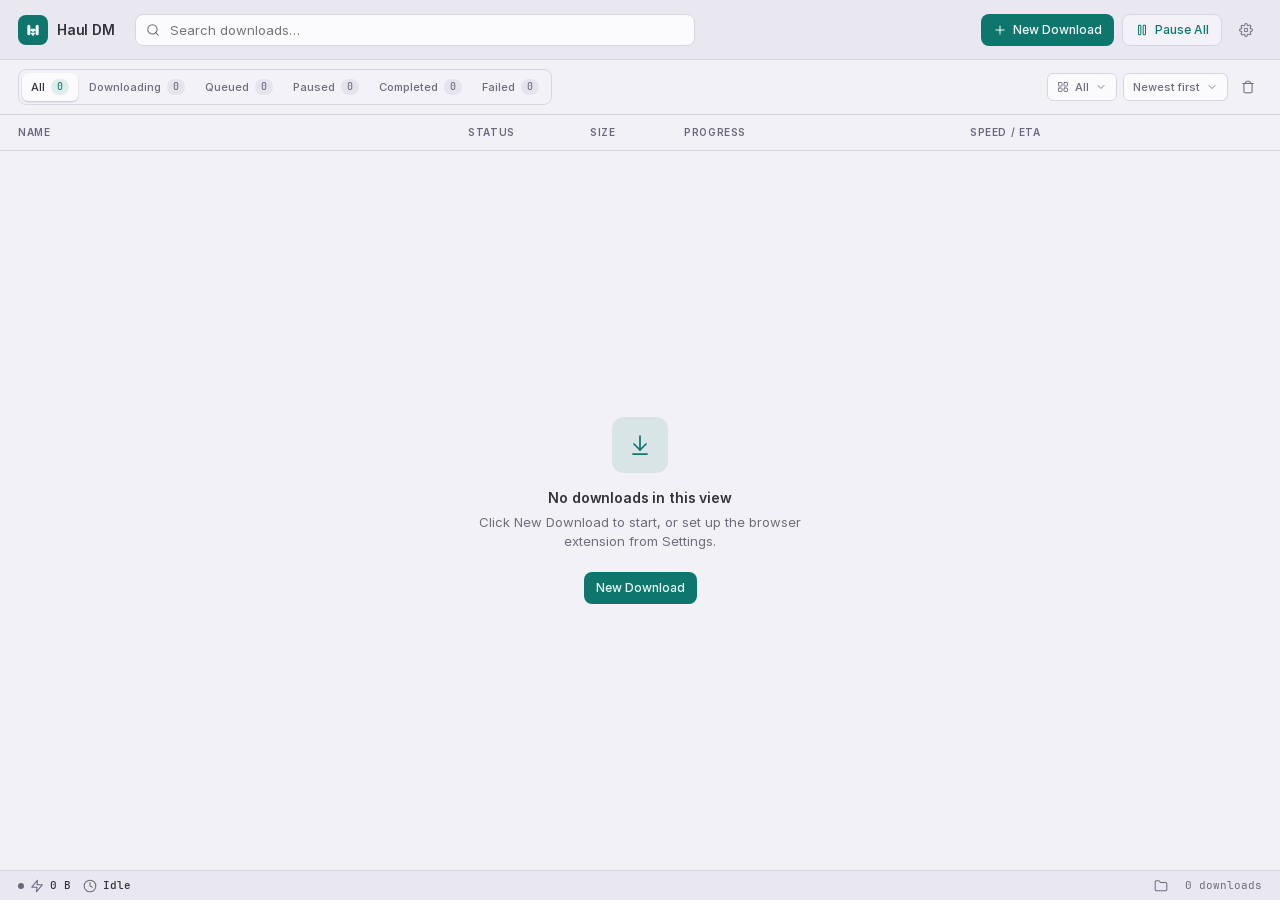
==== commit 19586f81: "Update styles for "Harbor Teal" theme and enhance uninstall script for icon removal - Changed accent" ====
--- a/ui/index.html
+++ b/ui/index.html
@@ -20,273 +20,170 @@
 </head>
 <body>
     <div class="app-layout">
-        <!-- Main Body: Sidebar + Download List Area -->
-        <div class="app-body">
-            <!-- Sidebar Navigation -->
-            <aside class="sidebar" id="app-sidebar" aria-label="Downloads navigation">
-                <div class="sidebar-header">
-                    <div class="sidebar-brand">
-                        <div class="brand-icon">
-                            <svg viewBox="0 0 24 24" fill="none" stroke="currentColor" stroke-width="2" stroke-linecap="round" stroke-linejoin="round">
-                                <path d="M12 17V3"></path>
-                                <path d="m6 11 6 6 6-6"></path>
-                                <path d="M19 21H5"></path>
-                            </svg>
-                        </div>
-                        <div class="brand-info">
-                            <div class="brand-title">Haul DM</div>
-                        </div>
-                    </div>
-                    <button id="sidebar-collapse-btn" class="sidebar-toggle" title="Collapse sidebar" aria-label="Collapse sidebar" aria-expanded="true">
-                        <svg viewBox="0 0 24 24" fill="none" stroke="currentColor" stroke-width="2" stroke-linecap="round" stroke-linejoin="round">
-                            <polyline points="15 18 9 12 15 6"></polyline>
+        <header class="commandbar">
+            <div class="commandbar-brand">
+                <div class="brand-icon">
+                    <svg viewBox="0 0 24 24" fill="currentColor" stroke="none" aria-hidden="true">
+                        <rect x="3.5" y="4" width="4.5" height="16" rx="2.25"></rect>
+                        <rect x="16" y="4" width="4.5" height="16" rx="2.25"></rect>
+                        <rect x="8" y="10" width="8" height="4" rx="2"></rect>
+                        <rect x="10.8" y="13" width="2.4" height="3" rx="1.2"></rect>
+                        <path d="M8 16h8l-4 5.2z"></path>
+                    </svg>
+                </div>
+                <span class="brand-title">Haul DM</span>
+            </div>
+
+            <div class="search-box">
+                <svg class="search-icon" viewBox="0 0 24 24" fill="none" stroke="currentColor" stroke-width="2" stroke-linecap="round" stroke-linejoin="round">
+                    <circle cx="11" cy="11" r="8"></circle>
+                    <line x1="21" y1="21" x2="16.65" y2="16.65"></line>
+                </svg>
+                <input type="text" id="search-input" placeholder="Search downloads…" title="Search downloads (Ctrl+F)" aria-label="Search downloads" autocomplete="off">
+                <button id="search-clear-btn" class="search-clear" hidden title="Clear search" aria-label="Clear search">
+                    <svg viewBox="0 0 24 24" fill="none" stroke="currentColor" stroke-width="2" stroke-linecap="round" stroke-linejoin="round">
+                        <path d="M18 6 6 18"></path>
+                        <path d="m6 6 12 12"></path>
+                    </svg>
+                </button>
+            </div>
+
+            <div class="commandbar-actions">
+                <button id="btn-new-download" class="btn btn-primary" title="New Download (Ctrl+N)">
+                    <svg viewBox="0 0 24 24" fill="none" stroke="currentColor" stroke-width="2.5" stroke-linecap="round" stroke-linejoin="round">
+                        <line x1="12" y1="5" x2="12" y2="19"></line>
+                        <line x1="5" y1="12" x2="19" y2="12"></line>
+                    </svg>
+                    <span>New Download</span>
+                    <span class="kbd-badge">Ctrl+N</span>
+                </button>
+                <button id="btn-pause-all" class="btn btn-secondary" title="Pause or resume all active downloads" aria-label="Pause or resume all active downloads">
+                    <svg id="icon-pause-all" viewBox="0 0 24 24" fill="none" stroke="currentColor" stroke-width="2" stroke-linecap="round" stroke-linejoin="round">
+                        <rect x="6" y="4" width="4" height="16" rx="1" ry="1"></rect>
+                        <rect x="14" y="4" width="4" height="16" rx="1" ry="1"></rect>
+                    </svg>
+                    <span id="label-pause-all">Pause All</span>
+                </button>
+                <button id="btn-open-settings" class="btn btn-ghost btn-icon-only" title="Settings" aria-label="Open settings">
+                    <svg viewBox="0 0 24 24" fill="none" stroke="currentColor" stroke-width="2" stroke-linecap="round" stroke-linejoin="round">
+                        <circle cx="12" cy="12" r="3"></circle>
+                        <path d="M19.4 15a1.65 1.65 0 0 0 .33 1.82l.06.06a2 2 0 0 1 0 2.83 2 2 0 0 1-2.83 0l-.06-.06a1.65 1.65 0 0 0-1.82-.33 1.65 1.65 0 0 0-1 1.51V21a2 2 0 0 1-2 2 2 2 0 0 1-2-2v-.09A1.65 1.65 0 0 0 9 19.4a1.65 1.65 0 0 0-1.82.33l-.06.06a2 2 0 0 1-2.83 0 2 2 0 0 1 0-2.83l.06-.06a1.65 1.65 0 0 0 .33-1.82 1.65 1.65 0 0 0-1.51-1H3a2 2 0 0 1-2-2 2 2 0 0 1 2-2h.09A1.65 1.65 0 0 0 4.6 9a1.65 1.65 0 0 0-.33-1.82l-.06-.06a2 2 0 0 1 0-2.83 2 2 0 0 1 2.83 0l.06.06a1.65 1.65 0 0 0 1.82.33H9a1.65 1.65 0 0 0 1-1.51V3a2 2 0 0 1 2-2 2 2 0 0 1 2 2v.09a1.65 1.65 0 0 0 1 1.51 1.65 1.65 0 0 0 1.82-.33l.06-.06a2 2 0 0 1 2.83 0 2 2 0 0 1 0 2.83l-.06.06a1.65 1.65 0 0 0-.33 1.82V9a1.65 1.65 0 0 0 1.51 1H21a2 2 0 0 1 2 2 2 2 0 0 1-2 2h-.09a1.65 1.65 0 0 0-1.51 1z"></path>
+                    </svg>
+                </button>
+            </div>
+        </header>
+
+        <div class="filterbar">
+            <div class="status-filters" role="group" aria-label="Filter by status">
+                <button class="status-filter active" data-filter="all">All <span class="filter-count" id="count-all">0</span></button>
+                <button class="status-filter" data-filter="in_progress">Downloading <span class="filter-count" id="count-in_progress">0</span></button>
+                <button class="status-filter" data-filter="queued">Queued <span class="filter-count" id="count-queued">0</span></button>
+                <button class="status-filter" data-filter="paused">Paused <span class="filter-count" id="count-paused">0</span></button>
+                <button class="status-filter" data-filter="completed">Completed <span class="filter-count" id="count-completed">0</span></button>
+                <button class="status-filter" data-filter="failed">Failed <span class="filter-count" id="count-failed">0</span></button>
+            </div>
+
+            <div class="filterbar-right">
+                <div class="custom-dropdown" id="category-dropdown">
+                    <button type="button" class="custom-dropdown-btn filter-chip" id="category-dropdown-trigger" aria-haspopup="listbox" aria-expanded="false" title="Filter by category">
+                        <svg class="filter-icon" viewBox="0 0 24 24" fill="none" stroke="currentColor" stroke-width="2" stroke-linecap="round" stroke-linejoin="round">
+                            <rect x="3" y="3" width="7" height="7" rx="1"></rect>
+                            <rect x="14" y="3" width="7" height="7" rx="1"></rect>
+                            <rect x="14" y="14" width="7" height="7" rx="1"></rect>
+                            <rect x="3" y="14" width="7" height="7" rx="1"></rect>
+                        </svg>
+                        <span class="custom-dropdown-label" id="category-dropdown-label">All</span>
+                        <svg class="custom-dropdown-chevron" viewBox="0 0 24 24" fill="none" stroke="currentColor" stroke-width="2.2" stroke-linecap="round" stroke-linejoin="round">
+                            <polyline points="6 9 12 15 18 9"></polyline>
                         </svg>
                     </button>
-                </div>
-                <div class="sidebar-section">
-                    <div class="sidebar-section-title">Status</div>
-                    <nav class="sidebar-nav">
-                        <button class="nav-item active" data-filter="all" title="All Downloads">
-                            <svg class="nav-icon" viewBox="0 0 24 24" fill="none" stroke="currentColor" stroke-width="2" stroke-linecap="round" stroke-linejoin="round">
-                                <polyline points="22 12 16 12 14 15 10 15 8 12 2 12"></polyline>
-                                <path d="M5.45 5.11 2 12v6a2 2 0 0 0 2 2h16a2 2 0 0 0 2-2v-6l-3.45-6.89A2 2 0 0 0 16.8 4H7.2a2 2 0 0 0-1.78 1.11z"></path>
-                            </svg>
-                            <span class="nav-label">All Downloads</span>
-                            <span class="badge" id="count-all">0</span>
-                        </button>
-                        <button class="nav-item" data-filter="in_progress" title="Downloading">
-                            <svg class="nav-icon" viewBox="0 0 24 24" fill="none" stroke="currentColor" stroke-width="2" stroke-linecap="round" stroke-linejoin="round">
-                                <path d="M12 3v12"></path>
-                                <path d="m7 10 5 5 5-5"></path>
-                                <path d="M5 21h14"></path>
-                            </svg>
-                            <span class="nav-label">Downloading</span>
-                            <span class="badge badge-active" id="count-in_progress">0</span>
-                        </button>
-                        <button class="nav-item" data-filter="queued" title="Queued">
-                            <svg class="nav-icon" viewBox="0 0 24 24" fill="none" stroke="currentColor" stroke-width="2" stroke-linecap="round" stroke-linejoin="round">
-                                <path d="M5 22h14"></path>
-                                <path d="M5 2h14"></path>
-                                <path d="M17 22v-4.172a2 2 0 0 0-.586-1.414L12 12l-4.414 4.414A2 2 0 0 0 7 17.828V22"></path>
-                                <path d="M7 2v4.172a2 2 0 0 0 .586 1.414L12 12l4.414-4.414A2 2 0 0 0 17 6.172V2"></path>
-                            </svg>
-                            <span class="nav-label">Queued</span>
-                            <span class="badge" id="count-queued">0</span>
-                        </button>
-                        <button class="nav-item" data-filter="paused" title="Paused">
-                            <svg class="nav-icon" viewBox="0 0 24 24" fill="none" stroke="currentColor" stroke-width="2" stroke-linecap="round" stroke-linejoin="round">
-                                <rect x="6" y="4" width="4" height="16" rx="1" ry="1"></rect>
-                                <rect x="14" y="4" width="4" height="16" rx="1" ry="1"></rect>
-                            </svg>
-                            <span class="nav-label">Paused</span>
-                            <span class="badge" id="count-paused">0</span>
-                        </button>
-                        <button class="nav-item" data-filter="completed" title="Completed">
-                            <svg class="nav-icon" viewBox="0 0 24 24" fill="none" stroke="currentColor" stroke-width="2" stroke-linecap="round" stroke-linejoin="round">
-                                <path d="M20 6 9 17l-5-5"></path>
-                            </svg>
-                            <span class="nav-label">Completed</span>
-                            <span class="badge badge-success" id="count-completed">0</span>
-                        </button>
-                        <button class="nav-item" data-filter="failed" title="Failed">
-                            <svg class="nav-icon" viewBox="0 0 24 24" fill="none" stroke="currentColor" stroke-width="2" stroke-linecap="round" stroke-linejoin="round">
-                                <path d="M18 6 6 18"></path>
-                                <path d="m6 6 12 12"></path>
-                            </svg>
-                            <span class="nav-label">Failed</span>
-                            <span class="badge badge-danger" id="count-failed">0</span>
-                        </button>
-                    </nav>
-                </div>
-
-                <div class="sidebar-section">
-                    <div class="sidebar-section-title">Categories</div>
-                    <nav class="sidebar-nav">
-                        <button class="nav-item" data-category="all" title="All categories">
-                            <svg class="nav-icon" viewBox="0 0 24 24" fill="none" stroke="currentColor" stroke-width="2" stroke-linecap="round" stroke-linejoin="round">
-                                <rect x="3" y="3" width="7" height="7" rx="1"></rect>
-                                <rect x="14" y="3" width="7" height="7" rx="1"></rect>
-                                <rect x="14" y="14" width="7" height="7" rx="1"></rect>
-                                <rect x="3" y="14" width="7" height="7" rx="1"></rect>
-                            </svg>
-                            <span class="nav-label">All</span>
-                            <span class="badge" id="cat-all">0</span>
-                        </button>
-                        <button class="nav-item" data-category="video" title="Videos">
-                            <svg class="nav-icon cat-video" viewBox="0 0 24 24" fill="none" stroke="currentColor" stroke-width="2" stroke-linecap="round" stroke-linejoin="round">
-                                <path d="m16 13 5.223 3.482a.5.5 0 0 0 .777-.416V7.87a.5.5 0 0 0-.752-.432L16 10.5"></path>
-                                <rect x="2" y="6" width="14" height="12" rx="2" ry="2"></rect>
-                            </svg>
-                            <span class="nav-label">Videos</span>
-                            <span class="badge" id="cat-video">0</span>
-                        </button>
-                        <button class="nav-item" data-category="audio" title="Music & Audio">
-                            <svg class="nav-icon cat-audio" viewBox="0 0 24 24" fill="none" stroke="currentColor" stroke-width="2" stroke-linecap="round" stroke-linejoin="round">
-                                <path d="M2 10v3"></path>
-                                <path d="M6 6v11"></path>
-                                <path d="M10 3v18"></path>
-                                <path d="M14 8v7"></path>
-                                <path d="M18 5v13"></path>
-                                <path d="M22 10v3"></path>
-                            </svg>
-                            <span class="nav-label">Music & Audio</span>
-                            <span class="badge" id="cat-audio">0</span>
-                        </button>
-                        <button class="nav-item" data-category="archive" title="Archives & Apps">
-                            <svg class="nav-icon cat-archive" viewBox="0 0 24 24" fill="none" stroke="currentColor" stroke-width="2" stroke-linecap="round" stroke-linejoin="round">
-                                <path d="M21 16V8a2 2 0 0 0-1-1.73l-7-4a2 2 0 0 0-2 0l-7 4A2 2 0 0 0 3 8v8a2 2 0 0 0 1 1.73l7 4a2 2 0 0 0 2 0l7-4A2 2 0 0 0 21 16z"></path>
-                                <polyline points="3.27 6.96 12 12.01 20.73 6.96"></polyline>
-                                <line x1="12" y1="22.08" x2="12" y2="11"></line>
-                            </svg>
-                            <span class="nav-label">Archives & Apps</span>
-                            <span class="badge" id="cat-archive">0</span>
-                        </button>
-                        <button class="nav-item" data-category="document" title="Documents">
-                            <svg class="nav-icon cat-document" viewBox="0 0 24 24" fill="none" stroke="currentColor" stroke-width="2" stroke-linecap="round" stroke-linejoin="round">
-                                <path d="M15 2H6a2 2 0 0 0-2 2v16a2 2 0 0 0 2 2h12a2 2 0 0 0 2-2V7Z"></path>
-                                <path d="M14 2v4a2 2 0 0 0 2 2h4"></path>
-                                <path d="M10 9H8"></path>
-                                <path d="M16 13H8"></path>
-                                <path d="M16 17H8"></path>
-                            </svg>
-                            <span class="nav-label">Documents</span>
-                            <span class="badge" id="cat-document">0</span>
-                        </button>
-                        <button class="nav-item" data-category="image" title="Images">
-                            <svg class="nav-icon cat-image" viewBox="0 0 24 24" fill="none" stroke="currentColor" stroke-width="2" stroke-linecap="round" stroke-linejoin="round">
-                                <rect width="18" height="18" x="3" y="3" rx="2" ry="2"></rect>
-                                <circle cx="9" cy="9" r="2"></circle>
-                                <path d="m21 15-3.086-3.086a2 2 0 0 0-2.828 0L6 21"></path>
-                            </svg>
-                            <span class="nav-label">Images</span>
-                            <span class="badge" id="cat-image">0</span>
-                        </button>
-                        <button class="nav-item" data-category="other" title="Other Files">
-                            <svg class="nav-icon cat-other" viewBox="0 0 24 24" fill="none" stroke="currentColor" stroke-width="2" stroke-linecap="round" stroke-linejoin="round">
-                                <path d="M15 2H6a2 2 0 0 0-2 2v16a2 2 0 0 0 2 2h12a2 2 0 0 0 2-2V7Z"></path>
-                                <path d="M14 2v4a2 2 0 0 0 2 2h4"></path>
-                            </svg>
-                            <span class="nav-label">Other Files</span>
-                            <span class="badge" id="cat-other">0</span>
-                        </button>
-                    </nav>
-                </div>
-
-                <!-- Storage quick link at bottom of sidebar -->
-                <div class="sidebar-footer">
-                    <div class="storage-info">
-                        <div class="storage-label">Default Folder</div>
-                        <div class="storage-path" id="sidebar-download-dir" title="Click to open download folder">~/Downloads</div>
-                    </div>
-                    <button id="sidebar-open-folder-btn" class="btn btn-ghost btn-icon-only btn-sm" title="Open Download Folder" aria-label="Open download folder">
-                        <svg viewBox="0 0 24 24" fill="none" stroke="currentColor" stroke-width="2" stroke-linecap="round" stroke-linejoin="round">
-                            <path d="M20 20a2 2 0 0 0 2-2V8a2 2 0 0 0-2-2h-7.9a2 2 0 0 1-1.69-.9L9.6 3.9A2 2 0 0 0 7.93 3H4a2 2 0 0 0-2 2v13a2 2 0 0 0 2 2Z"></path>
+                    <div class="custom-dropdown-menu" id="category-dropdown-menu" role="listbox">
+                        <div class="custom-dropdown-item active" data-value="all" data-label="All" role="option">All <span class="filter-count" id="cat-all">0</span></div>
+                        <div class="custom-dropdown-item" data-value="video" data-label="Videos" role="option">Videos <span class="filter-count" id="cat-video">0</span></div>
+                        <div class="custom-dropdown-item" data-value="audio" data-label="Music & Audio" role="option">Music &amp; Audio <span class="filter-count" id="cat-audio">0</span></div>
+                        <div class="custom-dropdown-item" data-value="archive" data-label="Archives & Apps" role="option">Archives &amp; Apps <span class="filter-count" id="cat-archive">0</span></div>
+                        <div class="custom-dropdown-item" data-value="document" data-label="Documents" role="option">Documents <span class="filter-count" id="cat-document">0</span></div>
+                        <div class="custom-dropdown-item" data-value="image" data-label="Images" role="option">Images <span class="filter-count" id="cat-image">0</span></div>
+                        <div class="custom-dropdown-item" data-value="other" data-label="Other Files" role="option">Other Files <span class="filter-count" id="cat-other">0</span></div>
+                    </div>
+                    <select id="category-select" hidden>
+                        <option value="all">All</option>
+                        <option value="video">Videos</option>
+                        <option value="audio">Music &amp; Audio</option>
+                        <option value="archive">Archives &amp; Apps</option>
+                        <option value="document">Documents</option>
+                        <option value="image">Images</option>
+                        <option value="other">Other Files</option>
+                    </select>
+                </div>
+
+                <div class="custom-dropdown" id="sort-dropdown">
+                    <button type="button" class="custom-dropdown-btn filter-chip" id="sort-dropdown-trigger" aria-haspopup="listbox" aria-expanded="false" title="Sort downloads">
+                        <span class="custom-dropdown-label" id="sort-dropdown-label">Newest first</span>
+                        <svg class="custom-dropdown-chevron" viewBox="0 0 24 24" fill="none" stroke="currentColor" stroke-width="2.2" stroke-linecap="round" stroke-linejoin="round">
+                            <polyline points="6 9 12 15 18 9"></polyline>
                         </svg>
                     </button>
-                </div>
-            </aside>
-
-            <!-- Main Content Area -->
-            <main class="content-area">
-                <!-- Toolbar: Search, Sort, Clear -->
-                <div class="content-toolbar">
-                    <div class="search-box">
-                        <svg class="search-icon" viewBox="0 0 24 24" fill="none" stroke="currentColor" stroke-width="2" stroke-linecap="round" stroke-linejoin="round">
-                            <circle cx="11" cy="11" r="8"></circle>
-                            <line x1="21" y1="21" x2="16.65" y2="16.65"></line>
-                        </svg>
-                        <input type="text" id="search-input" placeholder="Search downloads…" title="Search downloads (Ctrl+F)" aria-label="Search downloads" autocomplete="off">
-                        <button id="search-clear-btn" class="search-clear" hidden title="Clear search" aria-label="Clear search">
-                            <svg viewBox="0 0 24 24" fill="none" stroke="currentColor" stroke-width="2" stroke-linecap="round" stroke-linejoin="round">
-                                <path d="M18 6 6 18"></path>
-                                <path d="m6 6 12 12"></path>
-                            </svg>
-                        </button>
-                    </div>
-
-                    <div class="toolbar-controls">
-                        <div class="sort-selector">
-                            <label for="sort-select">Sort by:</label>
-                            <div class="custom-dropdown" id="sort-dropdown">
-                                <button type="button" class="custom-dropdown-btn" id="sort-dropdown-trigger" aria-haspopup="listbox" aria-expanded="false">
-                                    <span class="custom-dropdown-label" id="sort-dropdown-label">Newest first</span>
-                                    <svg class="custom-dropdown-chevron" viewBox="0 0 24 24" fill="none" stroke="currentColor" stroke-width="2.2" stroke-linecap="round" stroke-linejoin="round">
-                                        <polyline points="6 9 12 15 18 9"></polyline>
-                                    </svg>
-                                </button>
-                                <div class="custom-dropdown-menu" id="sort-dropdown-menu" role="listbox">
-                                    <div class="custom-dropdown-item active" data-value="newest" role="option">Newest first</div>
-                                    <div class="custom-dropdown-item" data-value="oldest" role="option">Oldest first</div>
-                                    <div class="custom-dropdown-item" data-value="name" role="option">Name (A-Z)</div>
-                                    <div class="custom-dropdown-item" data-value="size" role="option">Size (Largest)</div>
-                                </div>
-                                <select id="sort-select" hidden>
-                                    <option value="newest">Newest first</option>
-                                    <option value="oldest">Oldest first</option>
-                                    <option value="name">Name (A-Z)</option>
-                                    <option value="size">Size (Largest)</option>
-                                </select>
-                            </div>
-                        </div>
-                        <button id="clear-completed-btn" class="btn btn-secondary btn-sm" title="Remove all completed or failed items from the list" aria-label="Clear finished downloads">
-                            <svg viewBox="0 0 24 24" fill="none" stroke="currentColor" stroke-width="2" stroke-linecap="round" stroke-linejoin="round">
-                                <polyline points="3 6 5 6 21 6"></polyline>
-                                <path d="M19 6v14a2 2 0 0 1-2 2H7a2 2 0 0 1-2-2V6m3 0V4a2 2 0 0 1 2-2h4a2 2 0 0 1 2 2v2"></path>
-                            </svg>
-                            <span>Clear Finished</span>
-                        </button>
-                    </div>
-
-                    <!-- Global Live Speed & Queue Ticker -->
-                    <div class="topbar-metrics">
-                        <div class="metric-pill" id="global-speed-pill" title="Total current download speed">
-                            <span class="speed-pulse" id="speed-pulse"></span>
-                            <svg class="metric-icon" viewBox="0 0 24 24" fill="none" stroke="currentColor" stroke-width="2" stroke-linecap="round" stroke-linejoin="round">
-                                <polygon points="13 2 3 14 12 14 11 22 21 10 12 10 13 2"></polygon>
-                            </svg>
-                            <span class="metric-value" id="global-speed">0.0 KB/s</span>
-                        </div>
-                        <div class="metric-pill metric-pill-subtle" id="global-queue-pill" title="Active transfers and queued jobs">
-                            <svg class="metric-icon" viewBox="0 0 24 24" fill="none" stroke="currentColor" stroke-width="2" stroke-linecap="round" stroke-linejoin="round">
-                                <circle cx="12" cy="12" r="10"></circle>
-                                <polyline points="12 6 12 12 16 14"></polyline>
-                            </svg>
-                            <span class="metric-value" id="global-queue-status">Idle</span>
-                        </div>
-                    </div>
-
-                    <!-- Header Actions -->
-                    <div class="topbar-actions">
-                        <button id="btn-new-download" class="btn btn-primary" title="New Download (Ctrl+N)">
-                            <svg viewBox="0 0 24 24" fill="none" stroke="currentColor" stroke-width="2.5" stroke-linecap="round" stroke-linejoin="round">
-                                <line x1="12" y1="5" x2="12" y2="19"></line>
-                                <line x1="5" y1="12" x2="19" y2="12"></line>
-                            </svg>
-                            <span>New Download</span>
-                            <span class="kbd-badge">Ctrl+N</span>
-                        </button>
-                        <button id="btn-pause-all" class="btn btn-secondary" title="Pause or resume all active downloads" aria-label="Pause or resume all active downloads">
-                            <svg id="icon-pause-all" viewBox="0 0 24 24" fill="none" stroke="currentColor" stroke-width="2" stroke-linecap="round" stroke-linejoin="round">
-                                <rect x="6" y="4" width="4" height="16" rx="1" ry="1"></rect>
-                                <rect x="14" y="4" width="4" height="16" rx="1" ry="1"></rect>
-                            </svg>
-                            <span id="label-pause-all">Pause All</span>
-                        </button>
-                        <button id="btn-open-settings" class="btn btn-ghost btn-icon-only" title="Settings" aria-label="Open settings">
-                            <svg viewBox="0 0 24 24" fill="none" stroke="currentColor" stroke-width="2" stroke-linecap="round" stroke-linejoin="round">
-                                <circle cx="12" cy="12" r="3"></circle>
-                                <path d="M19.4 15a1.65 1.65 0 0 0 .33 1.82l.06.06a2 2 0 0 1 0 2.83 2 2 0 0 1-2.83 0l-.06-.06a1.65 1.65 0 0 0-1.82-.33 1.65 1.65 0 0 0-1 1.51V21a2 2 0 0 1-2 2 2 2 0 0 1-2-2v-.09A1.65 1.65 0 0 0 9 19.4a1.65 1.65 0 0 0-1.82.33l-.06.06a2 2 0 0 1-2.83 0 2 2 0 0 1 0-2.83l.06-.06a1.65 1.65 0 0 0 .33-1.82 1.65 1.65 0 0 0-1.51-1H3a2 2 0 0 1-2-2 2 2 0 0 1 2-2h.09A1.65 1.65 0 0 0 4.6 9a1.65 1.65 0 0 0-.33-1.82l-.06-.06a2 2 0 0 1 0-2.83 2 2 0 0 1 2.83 0l.06.06a1.65 1.65 0 0 0 1.82.33H9a1.65 1.65 0 0 0 1-1.51V3a2 2 0 0 1 2-2 2 2 0 0 1 2 2v.09a1.65 1.65 0 0 0 1 1.51 1.65 1.65 0 0 0 1.82-.33l.06-.06a2 2 0 0 1 2.83 0 2 2 0 0 1 0 2.83l-.06.06a1.65 1.65 0 0 0-.33 1.82V9a1.65 1.65 0 0 0 1.51 1H21a2 2 0 0 1 2 2 2 2 0 0 1-2 2h-.09a1.65 1.65 0 0 0-1.51 1z"></path>
-                            </svg>
-                        </button>
-                    </div>
-                </div>
-
-                <!-- Downloads List Container -->
-                <div id="downloads-container" class="downloads-container">
-                    <!-- Populated dynamically via JS -->
-                </div>
-            </main>
+                    <div class="custom-dropdown-menu" id="sort-dropdown-menu" role="listbox">
+                        <div class="custom-dropdown-item active" data-value="newest" role="option">Newest first</div>
+                        <div class="custom-dropdown-item" data-value="oldest" role="option">Oldest first</div>
+                        <div class="custom-dropdown-item" data-value="name" role="option">Name (A-Z)</div>
+                        <div class="custom-dropdown-item" data-value="size" role="option">Size (Largest)</div>
+                    </div>
+                    <select id="sort-select" hidden>
+                        <option value="newest">Newest first</option>
+                        <option value="oldest">Oldest first</option>
+                        <option value="name">Name (A-Z)</option>
+                        <option value="size">Size (Largest)</option>
+                    </select>
+                </div>
+
+                <button id="clear-completed-btn" class="btn btn-ghost btn-sm btn-icon-only" title="Remove all completed or failed items from the list" aria-label="Clear finished downloads">
+                    <svg viewBox="0 0 24 24" fill="none" stroke="currentColor" stroke-width="2" stroke-linecap="round" stroke-linejoin="round">
+                        <polyline points="3 6 5 6 21 6"></polyline>
+                        <path d="M19 6v14a2 2 0 0 1-2 2H7a2 2 0 0 1-2-2V6m3 0V4a2 2 0 0 1 2-2h4a2 2 0 0 1 2 2v2"></path>
+                    </svg>
+                </button>
+            </div>
         </div>
+
+        <main class="content-area">
+            <div class="downloads-table">
+                <div class="table-head" aria-hidden="true">
+                    <span>Name</span>
+                    <span>Status</span>
+                    <span class="col-size">Size</span>
+                    <span>Progress</span>
+                    <span class="col-speed">Speed / ETA</span>
+                    <span class="col-actions"></span>
+                </div>
+                <div id="downloads-container" class="downloads-container"></div>
+            </div>
+
+            <footer class="statusbar">
+                <div class="status-metric" id="global-speed-pill" title="Total current download speed">
+                    <span class="speed-pulse" id="speed-pulse"></span>
+                    <svg class="metric-icon" viewBox="0 0 24 24" fill="none" stroke="currentColor" stroke-width="2" stroke-linecap="round" stroke-linejoin="round">
+                        <polygon points="13 2 3 14 12 14 11 22 21 10 12 10 13 2"></polygon>
+                    </svg>
+                    <span class="metric-value" id="global-speed">0.0 KB/s</span>
+                </div>
+                <div class="status-metric" id="global-queue-pill" title="Active transfers and queued jobs">
+                    <svg class="metric-icon" viewBox="0 0 24 24" fill="none" stroke="currentColor" stroke-width="2" stroke-linecap="round" stroke-linejoin="round">
+                        <circle cx="12" cy="12" r="10"></circle>
+                        <polyline points="12 6 12 12 16 14"></polyline>
+                    </svg>
+                    <span class="metric-value" id="global-queue-status">Idle</span>
+                </div>
+                <span class="status-spacer"></span>
+                <button id="status-folder-btn" class="status-folder" title="Open download folder" aria-label="Open download folder">
+                    <svg viewBox="0 0 24 24" fill="none" stroke="currentColor" stroke-width="2" stroke-linecap="round" stroke-linejoin="round">
+                        <path d="M20 20a2 2 0 0 0 2-2V8a2 2 0 0 0-2-2h-7.9a2 2 0 0 1-1.69-.9L9.6 3.9A2 2 0 0 0 7.93 3H4a2 2 0 0 0-2 2v13a2 2 0 0 0 2 2Z"></path>
+                    </svg>
+                </button>
+                <span id="status-totals">0 downloads</span>
+            </footer>
+        </main>
     </div>
 
     <!-- NEW DOWNLOAD MODAL -->
--- a/ui/styles.css
+++ b/ui/styles.css
@@ -1,6 +1,6 @@
 /* ==========================================================================
    Haul DM — "Iris" Design System
-   Inter + JetBrains Mono (bundled) · violet-iris accent · cool slate / cool mist
+   Inter + JetBrains Mono (bundled) · harbor-teal accent · cool slate / cool mist
    ========================================================================== */
 
 /* Fonts are bundled in ui/fonts so the app is fully offline — the previous
@@ -81,21 +81,21 @@
     --bg-elevated: #2b2a34;
     --bg-hover: rgba(255, 255, 255, 0.055);
 
-    /* Iris Accent — soft violet, distinctive from status colors */
-    --accent: #7b74e0;
-    --accent-hover: #6a62d0;
-    --accent-solid: #6159cc;
-    --accent-solid-hover: #5750bd;
-    --accent-subtle: rgba(123, 116, 224, 0.15);
-    --accent-text: #f4f3fc;
-    --accent-sidebar-active: #a8a2f2;
+    /* Harbor Teal — deep teal ink with a bright mint signal */
+    --accent: #2dd4bf;
+    --accent-hover: #5eead4;
+    --accent-solid: #0f766e;
+    --accent-solid-hover: #115e59;
+    --accent-subtle: rgba(45, 212, 191, 0.14);
+    --accent-text: #f0fdfa;
+    --accent-sidebar-active: #5eead4;
     --danger-solid: #b8483f;
     --danger-solid-hover: #a63c34;
 
     /* Semantic Status Colors */
-    --status-active: #857dee;
-    --status-active-bg: rgba(133, 125, 238, 0.13);
-    --status-active-text: #b3acf7;
+    --status-active: #2dd4bf;
+    --status-active-bg: rgba(45, 212, 191, 0.13);
+    --status-active-text: #5eead4;
     --status-success: #3fbf8f;
     --status-success-bg: rgba(63, 191, 143, 0.12);
     --status-success-text: #7ddfb7;
@@ -118,7 +118,7 @@
     /* Borders & Geometry — now with a soft, rounded shape language */
     --border-color: rgba(255, 255, 255, 0.09);
     --border-hover: rgba(255, 255, 255, 0.15);
-    --border-active: rgba(123, 116, 224, 0.45);
+    --border-active: rgba(45, 212, 191, 0.45);
     --radius-xs: 6px;
     --radius-sm: 8px;
     --radius-md: 12px;
@@ -142,7 +142,7 @@
     --kbd-bg: rgba(0, 0, 0, 0.28);
     --kbd-text: rgba(231, 232, 239, 0.72);
 
-    --metric-speed: #9fa4f5;
+    --metric-speed: #5eead4;
     --metric-eta: #9ba1af;
 
 
@@ -161,21 +161,21 @@
     --bg-elevated: #fbfbfd;
     --bg-hover: rgba(58, 52, 96, 0.05);
 
-    /* Iris Accent — same calm violet as dark, one brand color */
-    --accent: #6159cc;
-    --accent-hover: #524aba;
-    --accent-solid: #6159cc;
-    --accent-solid-hover: #524aba;
-    --accent-subtle: rgba(97, 89, 204, 0.11);
-    --accent-text: #f7f6fb;
-    --accent-sidebar-active: #524aba;
+    /* Harbor Teal — one brand colour, darkened for light surfaces */
+    --accent: #0f766e;
+    --accent-hover: #115e59;
+    --accent-solid: #0f766e;
+    --accent-solid-hover: #115e59;
+    --accent-subtle: rgba(15, 118, 110, 0.11);
+    --accent-text: #f0fdfa;
+    --accent-sidebar-active: #0f766e;
     --danger-solid: #b8483f;
     --danger-solid-hover: #a63c34;
 
     /* Semantic Status Colors */
-    --status-active: #6159cc;
-    --status-active-bg: rgba(97, 89, 204, 0.11);
-    --status-active-text: #4d45b3;
+    --status-active: #0f766e;
+    --status-active-bg: rgba(15, 118, 110, 0.11);
+    --status-active-text: #115e59;
     --status-success: #2e7d5b;
     --status-success-bg: rgba(46, 125, 91, 0.12);
     --status-success-text: #256a4c;
@@ -198,13 +198,13 @@
     /* Borders & Dividers */
     --border-color: #d8d6e2;
     --border-hover: #c6c3d5;
-    --border-active: rgba(97, 89, 204, 0.45);
+    --border-active: rgba(15, 118, 110, 0.45);
 
     /* Component & Control Tokens */
     --btn-secondary-bg: #f3f2f8;
     --btn-secondary-hover: #eae8f2;
     --btn-secondary-border: #d8d6e2;
-    --btn-secondary-text: #4d45b3;
+    --btn-secondary-text: #0f766e;
 
     --badge-bg: rgba(58, 52, 96, 0.07);
     --progress-track: #dedce8;
@@ -219,7 +219,7 @@
     --kbd-bg: rgba(58, 52, 96, 0.08);
     --kbd-text: #6f6c7e;
 
-    --metric-speed: #5d55c7;
+    --metric-speed: #0f766e;
     --metric-eta: #6f6c7e;
 
 }
@@ -378,34 +378,6 @@
     line-height: var(--lh-tight);
 }
 
-/* Speed / Status Pill */
-.topbar-metrics {
-    display: flex;
-    align-items: center;
-    gap: 8px;
-}
-
-.metric-pill {
-    display: flex;
-    align-items: center;
-    gap: 7px;
-    height: var(--control-h-sm);
-    padding: 0 10px;
-    border-radius: 999px;
-    background: var(--bg-card);
-    border: 1px solid var(--border-color);
-    font-family: var(--font-mono);
-    font-size: 11px;
-    font-weight: 500;
-    font-variant-numeric: tabular-nums;
-    color: var(--text-main);
-    white-space: nowrap;
-}
-
-.metric-pill-subtle {
-    color: var(--text-muted);
-}
-
 .metric-icon {
     width: var(--icon-sm);
     height: var(--icon-sm);
@@ -429,245 +401,9 @@
     box-shadow: 0 0 6px var(--status-success);
 }
 
-.topbar-actions {
-    display: flex;
-    align-items: center;
-    gap: 8px;
-    margin-left: auto;
-}
-
-/* ==========================================================================
-   Body & Sidebar
-   ========================================================================== */
-
-.app-body {
-    display: flex;
-    flex: 1;
-    overflow: hidden;
-}
-
-.sidebar {
-    width: 210px;
-    background: var(--bg-sidebar);
-    border-right: 1px solid var(--border-color);
-    display: flex;
-    flex-direction: column;
-    padding: 10px 10px;
-    overflow-y: auto;
-    overflow-x: hidden;
-    flex-shrink: 0;
-    transition: width 0.18s ease, padding 0.18s ease, background-color 0.15s ease, border-color 0.15s ease;
-}
-
-/* Sidebar header: brand identity + collapse toggle. This replaces the old
-   separate topbar brand row, so the top of the sidebar is never empty.
-   Layout: icon (+ toggle right) on line 1, full-width name + tagline below —
-   the name never has to fight the toggle for horizontal space. */
-.sidebar-header {
-    display: grid;
-    grid-template-columns: auto 1fr auto;
-    align-items: center;
-    gap: 8px;
-    padding: 6px 6px 12px;
-    margin-bottom: 4px;
-    border-bottom: 1px solid var(--border-color);
-}
-
-/* Promote the brand's children to header grid items */
-.sidebar-brand {
-    display: contents;
-}
-
-.sidebar-header .sidebar-toggle {
-    grid-column: 3;
-    grid-row: 1;
-    justify-self: end;
-}
-
-.sidebar-header .brand-icon {
-    grid-column: 1;
-    grid-row: 1;
-}
-
-.sidebar-header .brand-info {
-    grid-column: 2;
-    grid-row: 1;
-    min-width: 0;
-    overflow: hidden;
-    align-items: center;
-    text-align: center;
-}
-
-.sidebar-header .brand-icon {
-    width: 30px;
-    height: 30px;
-    border-radius: var(--radius-md);
-}
-
 .sidebar-header .brand-icon svg {
     width: var(--icon-md);
     height: var(--icon-md);
-}
-
-.sidebar-brand .brand-title {
-    white-space: nowrap;
-    overflow: hidden;
-    text-overflow: ellipsis;
-}
-
-.sidebar-toggle {
-    width: 24px;
-    height: 24px;
-    border: none;
-    border-radius: var(--radius-sm);
-    background: transparent;
-    color: var(--text-muted);
-    cursor: pointer;
-    display: flex;
-    align-items: center;
-    justify-content: center;
-    transition: var(--transition);
-}
-
-.sidebar-toggle:hover {
-    background: var(--bg-hover);
-    color: var(--text-main);
-}
-
-.sidebar-toggle svg {
-    width: var(--icon-sm);
-    height: var(--icon-sm);
-    transition: transform 0.18s ease;
-}
-
-.sidebar.collapsed .sidebar-toggle svg {
-    transform: rotate(180deg);
-}
-
-/* Collapsed = icon-only rail. Labels and counts hide, icons stay tappable,
-   tooltips (title attributes) carry the names. */
-.sidebar.collapsed {
-    width: 52px;
-    padding: 10px 6px;
-}
-
-.sidebar.collapsed .sidebar-header {
-    display: flex;
-    flex-direction: column;
-    justify-content: center;
-    gap: 4px;
-    padding-bottom: 10px;
-}
-
-.sidebar.collapsed .sidebar-brand {
-    display: flex;
-    justify-content: center;
-}
-
-.sidebar.collapsed .brand-info {
-    display: none;
-}
-
-.sidebar.collapsed .sidebar-section-title,
-.sidebar.collapsed .nav-label,
-.sidebar.collapsed .badge,
-.sidebar.collapsed .storage-label,
-.sidebar.collapsed .storage-path {
-    display: none;
-}
-
-.sidebar.collapsed .sidebar-section {
-    margin-bottom: 14px;
-}
-
-.sidebar.collapsed .nav-item {
-    justify-content: center;
-    padding: 8px 0;
-}
-
-.sidebar.collapsed .sidebar-footer {
-    margin-top: auto;
-    padding: 8px 2px;
-    justify-content: center;
-}
-
-.sidebar-section {
-    margin-bottom: 18px;
-}
-
-.sidebar-section-title {
-    font-size: 11px;
-    font-weight: 600;
-    text-transform: uppercase;
-    letter-spacing: 0.06em;
-    color: var(--text-dim);
-    padding: 10px 10px 6px;
-}
-
-.sidebar-nav {
-    display: flex;
-    flex-direction: column;
-    gap: 2px;
-}
-
-.nav-item {
-    display: flex;
-    align-items: center;
-    gap: 8px;
-    width: 100%;
-    min-height: 32px;
-    padding: 0 10px;
-    border-radius: var(--radius-sm);
-    border: none;
-    background: transparent;
-    color: var(--text-muted);
-    font-weight: 500;
-    font-size: 13px;
-    line-height: var(--lh-snug);
-    cursor: pointer;
-    text-align: left;
-    transition: var(--transition);
-}
-
-.nav-item:hover {
-    background: var(--bg-hover);
-    color: var(--text-main);
-}
-
-.nav-item.active {
-    background: var(--accent-subtle);
-    color: var(--accent-sidebar-active);
-    font-weight: 600;
-}
-
-.nav-icon {
-    width: var(--icon-sm);
-    height: var(--icon-sm);
-    flex-shrink: 0;
-    opacity: 0.8;
-}
-
-/* Category glyphs are monochrome: meaning comes from the shape, and the
-   sidebar keeps exactly one accent (the active row). */
-.cat-video,
-.cat-audio,
-.cat-archive,
-.cat-document,
-.cat-image,
-.cat-other {
-    color: inherit;
-}
-
-.nav-item.active .nav-icon {
-    opacity: 1;
-    color: inherit;
-}
-
-.nav-label {
-    flex: 1;
-    white-space: nowrap;
-    overflow: hidden;
-    text-overflow: ellipsis;
 }
 
 .badge {
@@ -688,67 +424,6 @@
     color: var(--accent-sidebar-active);
 }
 
-.badge-success {
-    background: var(--status-success-bg);
-    color: var(--status-success-text);
-}
-
-.badge-danger {
-    background: var(--status-danger-bg);
-    color: var(--status-danger-text);
-}
-
-.status-dot {
-    width: 6px;
-    height: 6px;
-    border-radius: 50%;
-    background: var(--accent);
-}
-
-.status-dot-active {
-    background: var(--status-active);
-    box-shadow: 0 0 6px var(--status-active);
-}
-
-/* Sidebar Footer */
-.sidebar-footer {
-    margin-top: auto;
-    padding: 10px;
-    border-radius: var(--radius-md);
-    background: var(--bg-card);
-    border: 1px solid var(--border-color);
-    display: flex;
-    align-items: center;
-    justify-content: space-between;
-    gap: 8px;
-}
-
-.storage-info {
-    overflow: hidden;
-}
-
-.storage-label {
-    font-size: 10px;
-    letter-spacing: 0.06em;
-    color: var(--text-dim);
-    text-transform: uppercase;
-    font-weight: 600;
-}
-
-.storage-path {
-    font-size: 11px;
-    font-family: var(--font-mono);
-    color: var(--text-muted);
-    white-space: nowrap;
-    overflow: hidden;
-    text-overflow: ellipsis;
-    cursor: pointer;
-}
-
-.storage-path:hover {
-    color: var(--text-main);
-}
-
 /* ==========================================================================
    Content Area & Toolbar
    ========================================================================== */
@@ -759,17 +434,6 @@
     flex-direction: column;
     overflow: hidden;
     background: var(--bg-base);
-}
-
-.content-toolbar {
-    display: flex;
-    align-items: center;
-    flex-wrap: wrap;
-    padding: 12px 18px;
-    border-bottom: 1px solid var(--border-color);
-    background: var(--bg-sidebar);
-    gap: 10px;
-    flex-shrink: 0;
 }
 
 .search-box {
@@ -838,21 +502,6 @@
     display: flex;
     align-items: center;
     gap: 12px;
-}
-
-.sort-selector {
-    display: inline-flex;
-    align-items: center;
-    gap: 8px;
-}
-
-.sort-selector label {
-    font-size: 11px;
-    font-weight: 500;
-    color: var(--text-muted);
-    white-space: nowrap;
-    user-select: none;
-    line-height: var(--lh-snug);
 }
 
 /* Custom Dropdown (Theme-Aware HTML Menu, Replaces native GTK select popup) */
@@ -1078,42 +727,6 @@
     margin-bottom: 20px;
 }
 
-/* ==========================================================================
-   Download Card (Clean, Simple, High-Density)
-   ========================================================================== */
-
-.download-card {
-    background: var(--bg-card);
-    border: 1px solid var(--border-color);
-    border-radius: var(--radius-md);
-    padding: 12px 16px;
-    display: flex;
-    flex-direction: column;
-    gap: 10px;
-    cursor: pointer;
-    transition: var(--transition);
-    box-shadow: var(--shadow-card);
-}
-
-.download-card:hover {
-    background: var(--bg-card-hover);
-    border-color: var(--border-hover);
-}
-
-[data-theme="light"] .download-card:hover {
-    box-shadow: 0 4px 14px rgba(58, 52, 96, 0.14);
-}
-
-.download-card.card-active {
-    border-color: var(--border-active);
-}
-
-.card-header {
-    display: flex;
-    align-items: center;
-    gap: 8px;
-}
-
 .file-type-icon {
     width: 32px;
     height: 32px;
@@ -1130,22 +743,6 @@
 .file-type-icon svg {
     width: 16px;
     height: 16px;
-}
-
-.card-title-group {
-    flex: 1;
-    min-width: 0;
-    display: flex;
-    flex-direction: column;
-    gap: 2px;
-}
-
-.file-name-row {
-    display: flex;
-    align-items: center;
-    gap: 8px;
-    min-width: 0;
-    overflow: hidden;
 }
 
 .file-name {
@@ -1209,11 +806,6 @@
     flex-shrink: 0;
 }
 
-/* The in-progress card already renders a live dot in its markup. */
-.status-pill .status-dot {
-    display: none;
-}
-
 .status-pill.status-in_progress {
     color: var(--status-active-text);
 }
@@ -1237,13 +829,6 @@
 
 .status-pill.status-cancelled {
     color: var(--text-dim);
-}
-
-/* Progress Bar */
-.progress-container {
-    display: flex;
-    flex-direction: column;
-    gap: 4px;
 }
 
 .progress-track {
@@ -1265,100 +850,21 @@
 }
 
 /* Progress carries the outcome colour, so a finished row does not look live. */
-.download-card.status-completed .progress-fill {
+.download-row.status-completed .progress-fill {
     background: var(--status-success);
 }
 
-.download-card.status-paused .progress-fill {
+.download-row.status-paused .progress-fill {
     background: var(--status-warning);
 }
 
-.download-card.status-failed .progress-fill {
+.download-row.status-failed .progress-fill {
     background: var(--status-danger);
 }
 
-.download-card.status-queued .progress-fill,
-.download-card.status-scheduled .progress-fill {
+.download-row.status-queued .progress-fill,
+.download-row.status-scheduled .progress-fill {
     background: var(--text-disabled);
-}
-
-/* Card Footer */
-.card-footer {
-    display: flex;
-    align-items: center;
-    justify-content: space-between;
-    gap: 8px;
-}
-
-.card-metrics {
-    display: flex;
-    align-items: center;
-    gap: 7px;
-    font-size: 12px;
-    font-weight: 500;
-    color: var(--text-muted);
-    font-family: var(--font-mono);
-    font-variant-numeric: tabular-nums;
-    flex-wrap: wrap;
-}
-
-.metric-divider {
-    color: var(--text-dim);
-    margin: 0 1px;
-}
-
-.metric-speed {
-    color: var(--metric-speed);
-    font-weight: 600;
-}
-
-.metric-size {
-    font-weight: 500;
-}
-
-.metric-percent {
-    order: -1;
-    color: var(--text-main);
-    font-weight: 600;
-}
-
-.metric-eta {
-    color: var(--metric-eta);
-    font-weight: 500;
-}
-
-.metric-checksum {
-    font-size: 11px;
-}
-.metric-checksum.verified {
-    color: var(--status-success);
-}
-.metric-checksum.mismatch {
-    color: var(--status-danger);
-}
-
-.card-actions {
-    display: flex;
-    align-items: center;
-    gap: 6px;
-    margin-left: auto;
-}
-
-.card-actions [data-action="delete"]:hover {
-    color: var(--status-danger-text);
-    background: var(--status-danger-bg);
-}
-
-.card-error-box {
-    padding: 6px 10px;
-    border-radius: var(--radius-sm);
-    background: var(--status-danger-bg);
-    font-size: 12px;
-    line-height: var(--lh-snug);
-    color: var(--status-danger-text);
-    word-break: break-all;
-    user-select: text;
-    cursor: text;
 }
 
 /* ==========================================================================
@@ -1856,8 +1362,12 @@
     min-height: 44px;
 }
 
-.setting-item > .btn {
-    justify-self: start;
+/* Compact controls sit on the same right edge as the sliders/inputs. */
+.setting-item > .btn,
+.setting-item > .custom-dropdown,
+.setting-item > input[type="checkbox"],
+.setting-item > .input-compact {
+    justify-self: end;
 }
 
 .setting-text {
@@ -2197,24 +1707,36 @@
     text-overflow: ellipsis;
 }
 
+.dlw-overview {
+    display: flex;
+    flex-direction: column;
+    gap: 16px;
+    padding: 16px;
+    border: 1px solid var(--border-color);
+    border-radius: var(--radius-md);
+    background: var(--bg-card);
+}
+
 .dlw-summary {
     display: grid;
     grid-template-columns: repeat(3, minmax(0, 1fr));
-    gap: 12px 20px;
+    gap: 14px 20px;
 }
 
 .dlw-stat,
 .dlw-field {
     display: flex;
     flex-direction: column;
-    gap: 2px;
+    gap: 3px;
     min-width: 0;
 }
 
 .dlw-paths {
     display: flex;
     flex-direction: column;
-    gap: 8px;
+    gap: 10px;
+    padding-top: 14px;
+    border-top: 1px solid var(--border-color);
 }
 
 @media (max-width: 560px) {
@@ -2224,9 +1746,11 @@
 }
 
 .dlw-label {
-    font-size: 12px;
-    font-weight: 500;
+    font-size: 11px;
+    font-weight: 600;
     line-height: var(--lh-snug);
+    letter-spacing: 0.05em;
+    text-transform: uppercase;
     color: var(--text-dim);
 }
 
@@ -2236,6 +1760,7 @@
     white-space: nowrap;
     text-overflow: ellipsis;
     font-size: 13px;
+    font-weight: 500;
     line-height: var(--lh-snug);
     color: var(--text-main);
 }
@@ -2248,12 +1773,53 @@
     cursor: text;
 }
 
+.dlw-paths .dlw-value.mono {
+    white-space: normal;
+    overflow: visible;
+    text-overflow: clip;
+    overflow-wrap: anywhere;
+}
+
 .dlw-value .status-pill {
     width: fit-content;
 }
 
 .dlw-progress {
     flex-shrink: 0;
+}
+
+/* Progress and connection fills follow the outcome colour, matching the
+   main table (completed = green, failed = red, paused = amber). */
+.dlw-body[data-status="completed"] .dlw-progress .progress-fill,
+.dlw-body[data-status="completed"] .dlw-seg-fill {
+    background: var(--status-success);
+}
+
+.dlw-body[data-status="paused"] .dlw-progress .progress-fill,
+.dlw-body[data-status="paused"] .dlw-seg-fill {
+    background: var(--status-warning);
+}
+
+.dlw-body[data-status="failed"] .dlw-progress .progress-fill,
+.dlw-body[data-status="failed"] .dlw-seg-fill {
+    background: var(--status-danger);
+}
+
+.dlw-body[data-status="queued"] .dlw-progress .progress-fill,
+.dlw-body[data-status="scheduled"] .dlw-progress .progress-fill,
+.dlw-body[data-status="cancelled"] .dlw-progress .progress-fill {
+    background: var(--text-disabled);
+}
+
+.dlw-error {
+    padding: 9px 12px;
+    border: 1px solid var(--status-danger-bg);
+    border-radius: var(--radius-sm);
+    background: var(--status-danger-bg);
+    color: var(--status-danger-text);
+    font-size: 12px;
+    line-height: var(--lh-snug);
+    overflow-wrap: anywhere;
 }
 
 .dlw-controls {
@@ -2268,19 +1834,22 @@
 .dlw-controls-right {
     display: flex;
     align-items: center;
+    gap: 8px;
+    flex-wrap: wrap;
+}
+
+.dlw-connections {
+    display: flex;
+    flex-direction: column;
     gap: 10px;
-    flex-wrap: wrap;
-}
-
-.dlw-connections {
-    display: flex;
-    flex-direction: column;
-    gap: 10px;
 }
 
 .dlw-caption {
-    font-size: 12px;
-    color: var(--text-muted);
+    font-size: 11px;
+    font-weight: 600;
+    letter-spacing: 0.05em;
+    text-transform: uppercase;
+    color: var(--text-dim);
     text-align: left;
 }
 
@@ -2352,6 +1921,14 @@
     color: var(--status-success-text);
 }
 
+.dlw-conn-status.is-failed {
+    color: var(--status-danger-text);
+}
+
+.dlw-conn-status.is-paused {
+    color: var(--status-warning-text);
+}
+
 .dlw-footer {
     margin-top: auto;
     display: flex;
@@ -2367,3 +1944,446 @@
     color: var(--text-muted);
 }
 
+
+/* ==========================================================================
+   Option A layout — command bar, filter bar, downloads table, status bar
+   ========================================================================== */
+
+.commandbar {
+    flex-shrink: 0;
+    display: flex;
+    align-items: center;
+    flex-wrap: wrap;
+    gap: 10px;
+    min-height: 60px;
+    padding: 10px 18px;
+    background: var(--bg-sidebar);
+    border-bottom: 1px solid var(--border-color);
+}
+
+.commandbar-brand {
+    display: flex;
+    align-items: center;
+    gap: 9px;
+    margin-right: 4px;
+    flex-shrink: 0;
+}
+
+.commandbar-brand .brand-icon {
+    width: 30px;
+    height: 30px;
+    border-radius: var(--radius-sm);
+}
+
+.commandbar-brand .brand-icon svg {
+    width: var(--icon-md);
+    height: var(--icon-md);
+}
+
+.commandbar-brand .brand-title {
+    font-size: 14px;
+    font-weight: 600;
+    letter-spacing: -0.015em;
+}
+
+.commandbar .search-box {
+    flex: 1 1 320px;
+    max-width: 560px;
+    min-width: 180px;
+    margin-left: 6px;
+}
+
+.commandbar-actions {
+    margin-left: auto;
+    display: flex;
+    align-items: center;
+    gap: 8px;
+}
+
+.commandbar #label-pause-all {
+    display: inline;
+}
+
+.commandbar #btn-pause-all {
+    width: auto;
+    padding: 0 12px;
+}
+
+.filterbar {
+    flex-shrink: 0;
+    display: flex;
+    align-items: center;
+    flex-wrap: wrap;
+    gap: 10px;
+    padding: 9px 18px;
+    border-bottom: 1px solid var(--border-color);
+    background: var(--bg-base);
+}
+
+.status-filters {
+    display: flex;
+    align-items: center;
+    flex-wrap: wrap;
+    gap: 2px;
+    padding: 3px;
+    border: 1px solid var(--border-color);
+    border-radius: var(--radius-sm);
+    background: var(--bg-input);
+}
+
+.status-filter {
+    height: 28px;
+    padding: 0 9px;
+    display: inline-flex;
+    align-items: center;
+    gap: 6px;
+    border: none;
+    border-radius: var(--radius-xs);
+    background: transparent;
+    color: var(--text-muted);
+    font: 500 11px/1 var(--font-sans);
+    white-space: nowrap;
+    cursor: pointer;
+    transition: var(--transition);
+}
+
+.status-filter:hover {
+    background: var(--bg-hover);
+    color: var(--text-main);
+}
+
+.status-filter.active {
+    background: var(--bg-card);
+    color: var(--text-main);
+    box-shadow: 0 1px 2px rgba(0, 0, 0, 0.2);
+}
+
+.filter-count {
+    min-width: 18px;
+    padding: 1px 5px;
+    border-radius: 999px;
+    background: var(--badge-bg);
+    color: var(--text-dim);
+    font: 500 10px/1.4 var(--font-mono);
+    font-variant-numeric: tabular-nums;
+    text-align: center;
+}
+
+.status-filter.active .filter-count {
+    background: var(--accent-subtle);
+    color: var(--accent-sidebar-active);
+}
+
+.filterbar-right {
+    margin-left: auto;
+    display: flex;
+    align-items: center;
+    flex-wrap: wrap;
+    gap: 6px;
+}
+
+.filter-chip {
+    height: 28px;
+    padding: 0 9px;
+    border-radius: var(--radius-xs);
+    font-size: 11px;
+    background: var(--bg-card);
+    border: 1px solid var(--border-color);
+    color: var(--text-muted);
+    gap: 6px;
+}
+
+.filter-chip:hover {
+    background: var(--bg-card-hover);
+    border-color: var(--border-hover);
+    color: var(--text-main);
+}
+
+.filter-chip .filter-icon {
+    width: 12px;
+    height: 12px;
+    color: var(--text-dim);
+}
+
+.filter-chip .custom-dropdown-chevron {
+    width: 12px;
+    height: 12px;
+}
+
+.content-area .downloads-table {
+    flex: 1;
+    min-height: 0;
+    display: flex;
+    flex-direction: column;
+}
+
+.table-head,
+.download-row {
+    display: grid;
+    grid-template-columns: minmax(220px, 1.6fr) 110px 82px minmax(150px, 1fr) 130px 150px;
+    gap: 12px;
+    align-items: center;
+    padding: 0 18px;
+}
+
+.table-head {
+    flex-shrink: 0;
+    height: 36px;
+    border-bottom: 1px solid var(--border-color);
+    color: var(--text-dim);
+    font-size: 10px;
+    font-weight: 600;
+    letter-spacing: 0.06em;
+    text-transform: uppercase;
+}
+
+.downloads-container {
+    flex: 1;
+    min-height: 0;
+    overflow-y: auto;
+    padding: 0;
+    display: flex;
+    flex-direction: column;
+    gap: 0;
+}
+
+.download-row {
+    min-height: 58px;
+    border-bottom: 1px solid var(--border-color);
+    cursor: pointer;
+}
+
+.download-row:hover {
+    background: rgba(255, 255, 255, 0.025);
+}
+
+.row-name {
+    display: flex;
+    align-items: center;
+    gap: 10px;
+    min-width: 0;
+}
+
+.row-name .file-type-icon {
+    flex-shrink: 0;
+}
+
+.namewrap {
+    display: flex;
+    flex-direction: column;
+    gap: 1px;
+    min-width: 0;
+}
+
+.download-row .file-name {
+    font-size: 13px;
+    font-weight: 600;
+    line-height: var(--lh-tight);
+    letter-spacing: -0.005em;
+}
+
+.row-status {
+    display: flex;
+    align-items: center;
+    min-width: 0;
+}
+
+.row-status .status-pill {
+    font-size: 10px;
+}
+
+.row-size {
+    color: var(--text-muted);
+    font: 400 12px/1 var(--font-mono);
+    font-variant-numeric: tabular-nums;
+    white-space: nowrap;
+}
+
+.row-progress {
+    display: flex;
+    align-items: center;
+    gap: 8px;
+    min-width: 0;
+}
+
+.row-progress .progress-track {
+    flex: 1;
+    height: 6px;
+}
+
+.row-percent {
+    min-width: 34px;
+    text-align: right;
+    color: var(--text-main);
+    font: 600 11px/1 var(--font-mono);
+    font-variant-numeric: tabular-nums;
+}
+
+.row-speed {
+    display: flex;
+    flex-direction: column;
+    gap: 1px;
+    min-width: 0;
+    overflow: hidden;
+    font-family: var(--font-mono);
+    white-space: nowrap;
+}
+
+.row-speed-main {
+    color: var(--metric-speed);
+    font-size: 11px;
+    font-weight: 600;
+}
+
+.row-speed-sub,
+.row-speed-note {
+    color: var(--text-dim);
+    font-size: 10px;
+    overflow: hidden;
+    text-overflow: ellipsis;
+}
+
+.row-checksum {
+    font-size: 10px;
+    font-weight: 500;
+}
+
+.row-checksum.ok {
+    color: var(--status-success-text);
+}
+
+.row-checksum.bad {
+    color: var(--status-danger-text);
+}
+
+.row-error {
+    display: block;
+    overflow: hidden;
+    color: var(--status-danger-text);
+    font-size: 10px;
+    text-overflow: ellipsis;
+}
+
+.row-actions {
+    display: flex;
+    align-items: center;
+    justify-content: flex-end;
+    gap: 2px;
+}
+
+.row-actions .btn {
+    flex-shrink: 0;
+}
+
+.row-actions .row-danger:hover {
+    background: var(--status-danger-bg);
+    color: var(--status-danger-text);
+}
+
+.statusbar {
+    flex-shrink: 0;
+    height: 30px;
+    display: flex;
+    align-items: center;
+    gap: 12px;
+    padding: 0 18px;
+    border-top: 1px solid var(--border-color);
+    background: var(--bg-sidebar);
+    color: var(--text-dim);
+    font: 400 11px/1 var(--font-mono);
+    white-space: nowrap;
+}
+
+.status-metric {
+    display: flex;
+    align-items: center;
+    gap: 6px;
+    color: var(--text-muted);
+}
+
+.status-metric .metric-icon {
+    width: var(--icon-sm);
+    height: var(--icon-sm);
+    color: var(--text-dim);
+}
+
+.status-metric .metric-value {
+    color: var(--text-main);
+    font-weight: 600;
+}
+
+.status-spacer {
+    flex: 1;
+}
+
+.status-folder {
+    width: 24px;
+    height: 24px;
+    display: flex;
+    align-items: center;
+    justify-content: center;
+    padding: 0;
+    border: none;
+    border-radius: var(--radius-xs);
+    background: transparent;
+    color: var(--text-dim);
+    cursor: pointer;
+    transition: var(--transition);
+}
+
+.status-folder:hover {
+    background: var(--bg-hover);
+    color: var(--text-main);
+}
+
+.status-folder svg {
+    width: var(--icon-sm);
+    height: var(--icon-sm);
+}
+
+#status-totals {
+    color: var(--text-muted);
+}
+
+@media (max-width: 1100px) {
+    .table-head,
+    .download-row {
+        grid-template-columns: minmax(200px, 1.5fr) 100px minmax(130px, 1fr) 120px 150px;
+    }
+    .col-size,
+    .row-size {
+        display: none;
+    }
+    .commandbar #label-pause-all {
+        display: none;
+    }
+    .commandbar #btn-pause-all {
+        width: var(--control-h);
+        padding: 0;
+    }
+}
+
+@media (max-width: 900px) {
+    .table-head,
+    .download-row {
+        grid-template-columns: minmax(180px, 1fr) 100px minmax(120px, 1fr) 150px;
+    }
+    .col-speed,
+    .row-speed {
+        display: none;
+    }
+    .commandbar .search-box {
+        flex-basis: 180px;
+    }
+}
+
+@media (max-width: 720px) {
+    .table-head,
+    .download-row {
+        grid-template-columns: minmax(160px, 1fr) minmax(120px, 1fr) 150px;
+    }
+    .row-status,
+    .table-head span:nth-child(2) {
+        display: none;
+    }
+}
